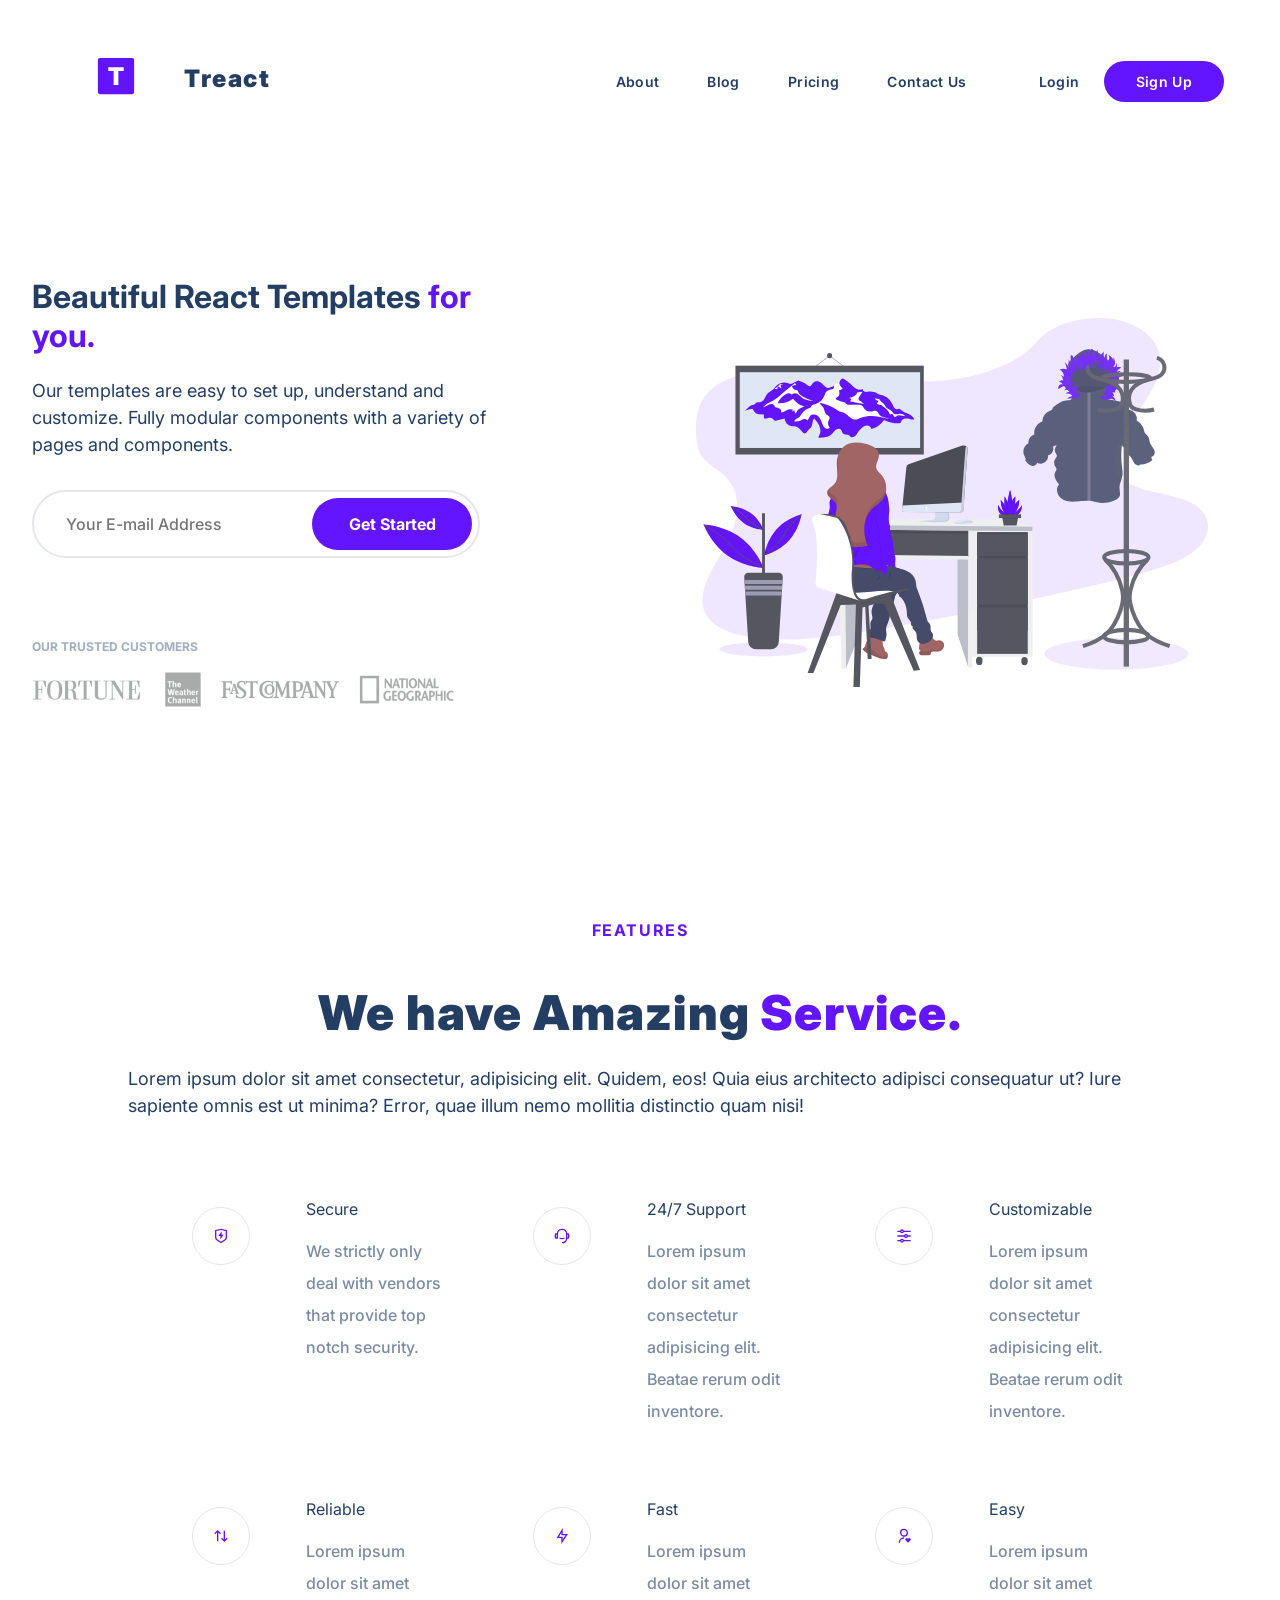
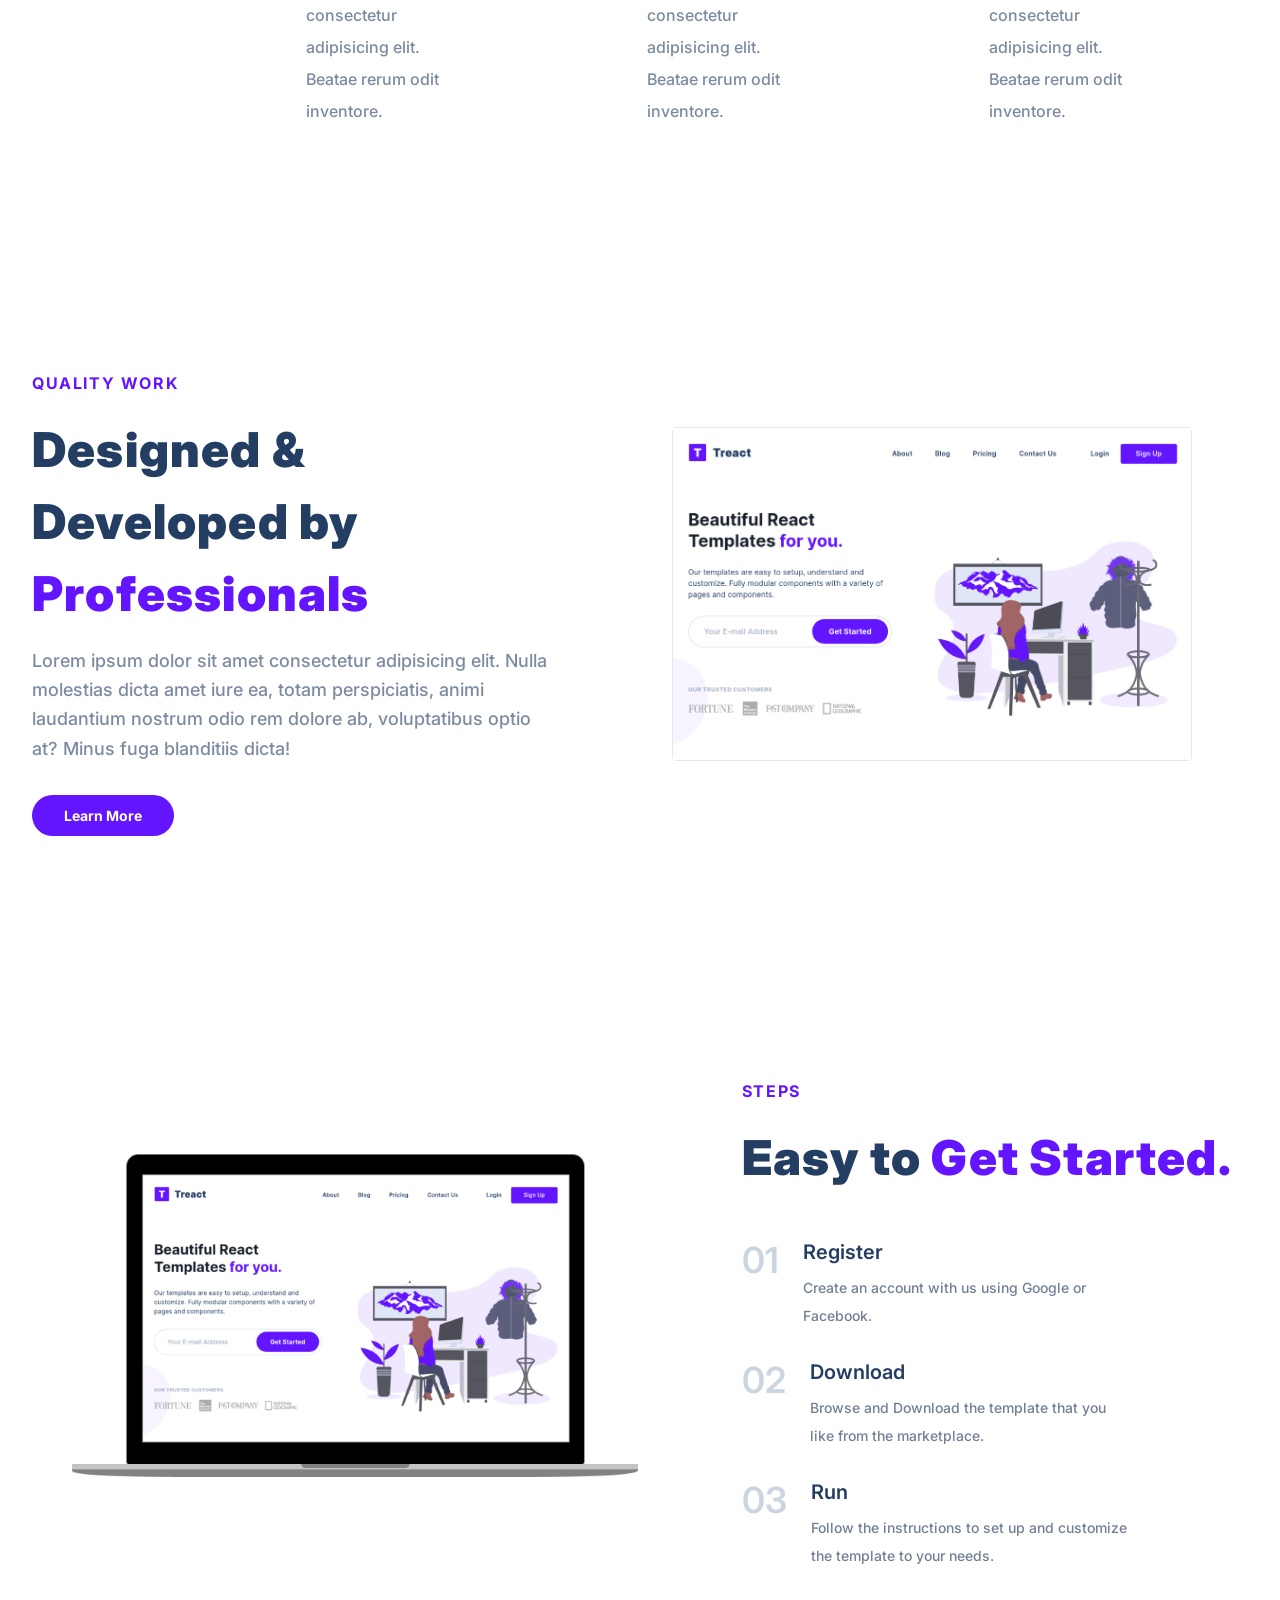
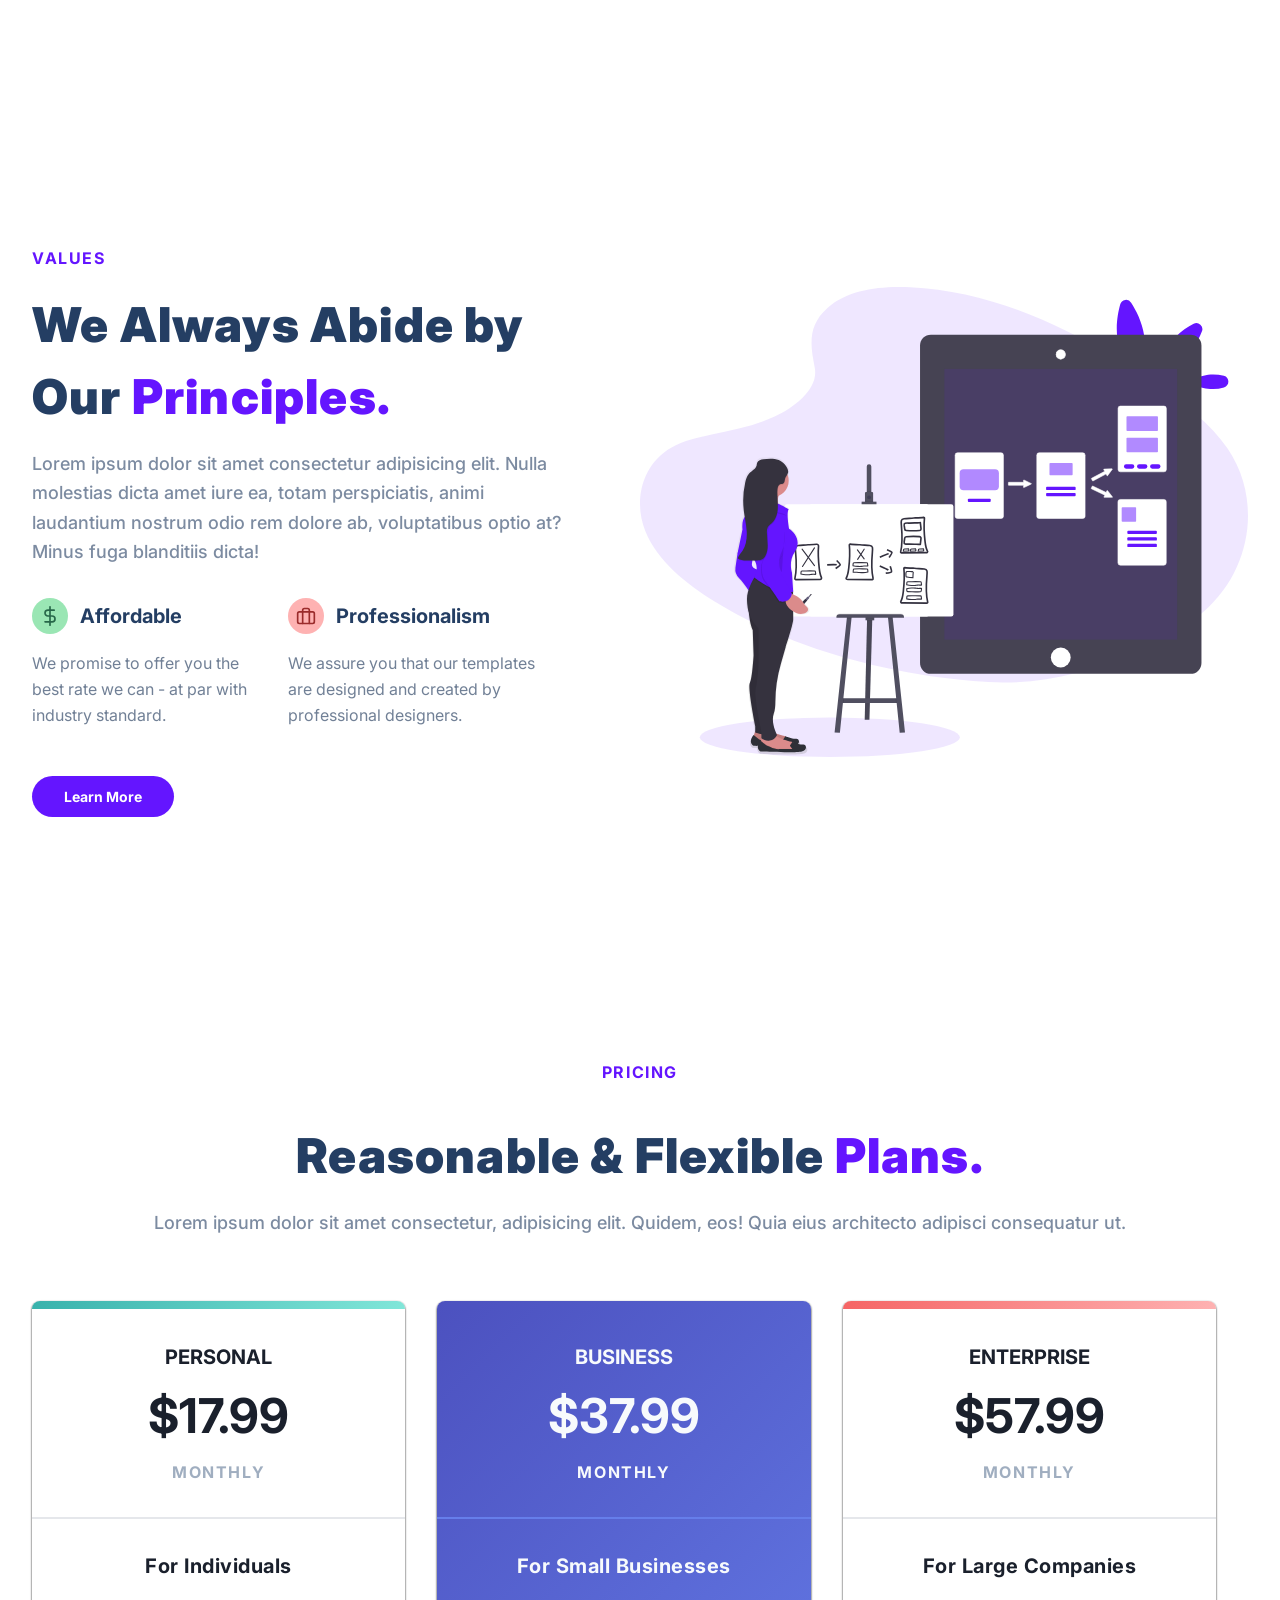
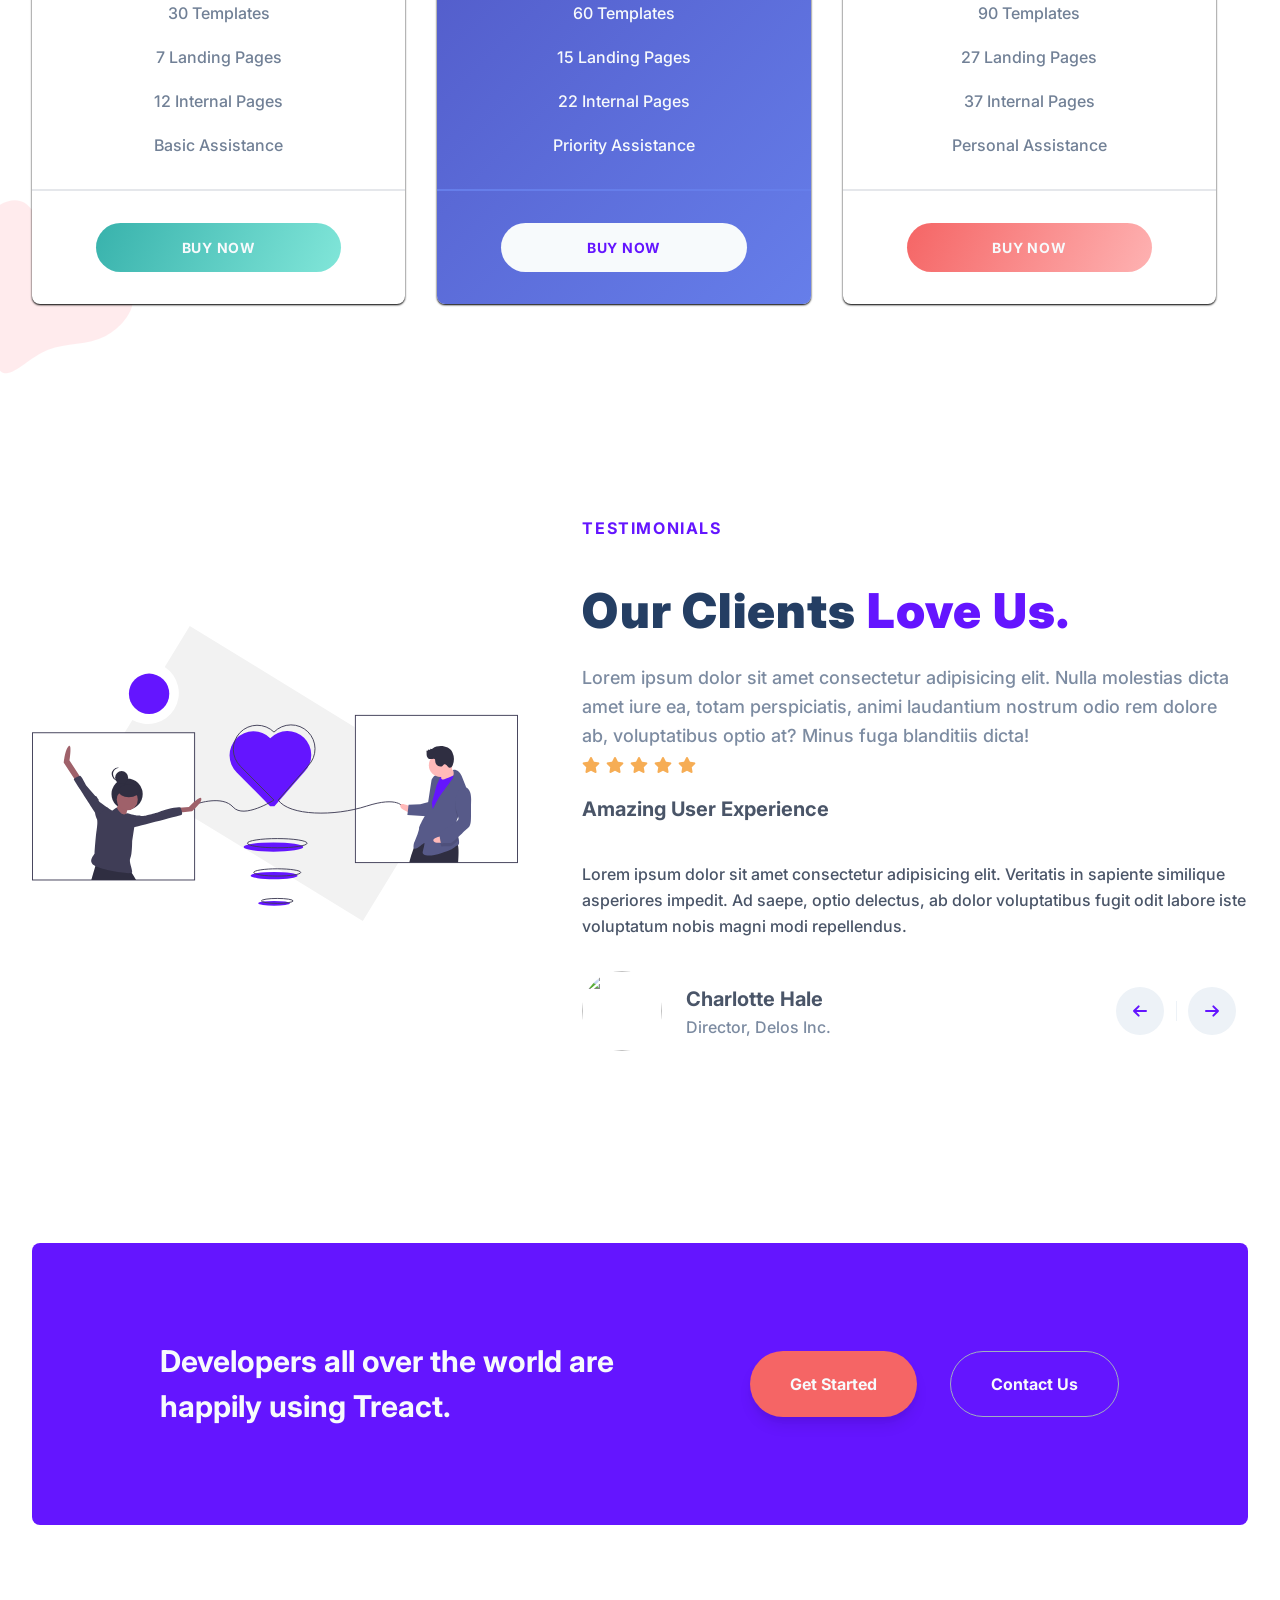
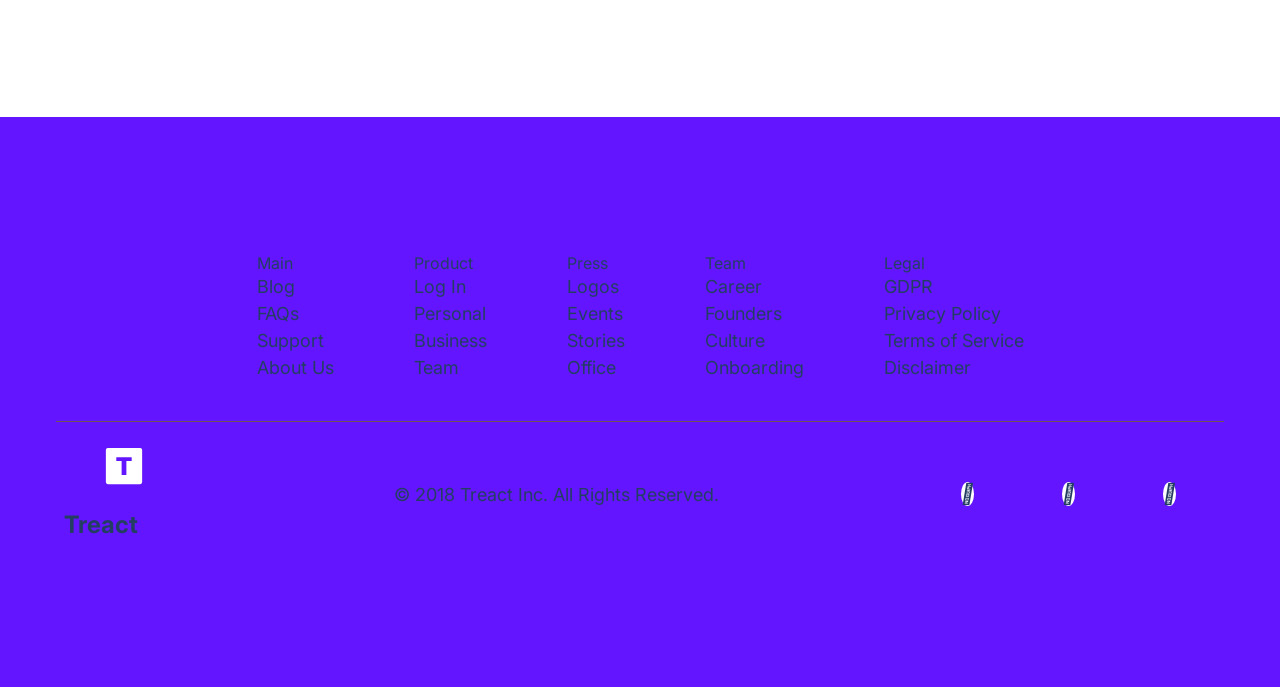
==== index.html @ 93092743 "fix: reconstruct cta section--trouble with svgs" ====
<!doctype html>
<html lang="en">
  <head>
    <meta charset="UTF-8" />
    <meta http-equiv="X-UA-Compatible" content="IE=edge" />
    <meta name="viewport" content="width=device-width, initial-scale=1.0" />
    <title>Document</title>
    <link rel="stylesheet" href="styles.css" />
    <link
      rel="stylesheet"
      href="https://pro.fontawesome.com/releases/v5.10.0/css/all.css"
      integrity="sha384-AYmEC3Yw5cVb3ZcuHtOA93w35dYTsvhLPVnYs9eStHfGJvOvKxVfELGroGkvsg+p"
      crossorigin="anonymous"
    />
    <script src="script.js"></script>

    <!-- -------- SELF -------------- -->
    <!-- <meta charset="UTF-8" />
    <meta name="viewport" content="width=device-width, initial-scale=1.0" />
    <title>Document</title>
    <link rel="stylesheet" href="styles.css" />
    <script src="https://kit.fontawesome.com/5955ae14d6.js" crossorigin="anonymous"></script>
    <script src="script.js"></script> -->
    <!-- ---------------------------- -->
  </head>

  <body>
    <section id="landing">
      <nav>
        <div class="row nav__row">
          <div class="nav__logo">
            <figure>
              <img
                class="logo__img"
                src="./assets/logo.2c489fc453a1783cbadacf914efa3df6.svg"
                alt="Treact Logo"
              />
            </figure>
            <div class="logo__text">Treact</div>
          </div>
          <div class="nav__links">
            <a href="#features" class="nav__link">About</a>
            <a href="#testimonials" class="nav__link">Blog</a>
            <a href="#pricing" class="nav__link">Pricing</a>
            <a href="" class="nav__link">Contact Us</a>
              <a href="" class="nav__link login">Login</a>
              <a href="" class="nav__link sign__button">Sign Up</a>
          </div>
          <button class="btn__menu" onclick="openMenu()">
                    <svg xmlns="http://www.w3.org/2000/svg" width="24" height="24" viewBox="0 0 24 24" fill="none"
                        stroke="currentColor" stroke-width="2" stroke-linecap="round" stroke-linejoin="round"
                        class="btn__menu--svg">
                        <line x1="3" y1="12" x2="21" y2="12"></line>
                        <line x1="3" y1="6" x2="21" y2="6"></line>
                        <line x1="3" y1="18" x2="21" y2="18"></line>
                    </svg>
                </button>
        </div>
      </nav>
      <div class="modal">
        <button class="btn__menu btn__menu--close" onclick="closeMenu()">
          <i class="fa fa-times"></i>
        </button>
        <div class="modal__links">
          <a class="modal__link">About</a>
          <a class="modal__link">Blog</a>
          <a class="modal__link">Pricing</a>
          <a class="modal__link">Contact Us</a>
          <a class="modal__link">Login</a>
          <a class="modal__link modal__link--primary">Sign Up</a>
        </div>
      </div>
      <header>
        <div class="container">
          <div class="row">
              <div class="hero__card">
                <div class="hero__desc--text">
                  <h1>
                    Beautiful React Templates
                    <span class="purple">for you.</span>
                  </h1>
                  <p>
                    Our templates are easy to set up, understand and customize.
                    Fully modular components with a variety of pages and
                    components.
                  </p>
                </div>
                <div class="email__container">
                  <input type="text" class="email__input" placeholder="Your E-mail Address" />
                  <button class="btn__email">Get Started</button>
                </div>
                  <p class="customers__text">OUR TRUSTED CUSTOMERS</p>
                  <img
                    class="customers__img"
                    src="./assets/customers-logo-strip.680ac7c2e8ae28161d2c.png"
                    alt="Logo strip of customers"
                  />

              </div>
              <figure>
                <img
                  class="hero__img"
                  src="./assets/design-illustration-2.6da6a00b20c07c4a9b65d1870679e1b8.svg"
                />
              </figure>
          </div>
        </div>
      </header>
    </section>
    <main>
      <section id="features">
        <div class="container">
          <div class="row__narrow">
            <h4 class="section__tag">FEATURES</h4>
            <h2 class="section__title">We have Amazing <span class="purple">Service.</span></h2>
            <p>
              Lorem ipsum dolor sit amet consectetur, adipisicing elit.
              Quidem, eos! Quia eius architecto adipisci consequatur ut?
              Iure sapiente omnis est ut minima? Error, quae illum nemo
              mollitia distinctio quam nisi!
            </p>
            <div class="features">
                <div class="feature">
                  <div class="feature__row">
                    <figure class="feat__img--wrapper">
                      <img
                        src="./assets/shield-icon.daefe14b320b14fbd9cbd18908ac93ec.svg"
                      />
                    </figure>
                    <div class="feature__text">
                      <div class="feature__title">Secure</div>
                      <p class="feat__para">
                        We strictly only deal with vendors that provide top notch
                        security.
                      </p>
                  </div>
                  </div>
                </div>
                <div class="feature">
                  <div class="feature__row">
                    <figure class="feat__img--wrapper">
                      <img
                        src="./assets/support-icon.f9253ffa8cb6ffde5bbaa05eb5136375.svg"
                      />
                    </figure>
                    <div class="feature__text">
                      <div class="feature__title">24/7 Support</div>
                      <p class="feat__para">
                        Lorem ipsum dolor sit amet consectetur adipisicing elit.
                        Beatae rerum odit inventore.
                      </p>
                    </div>
                  </div>
                </div>
                <div class="feature">
                  <div class="feature__row">
                    <figure class="feat__img--wrapper">
                      <img
                        src="./assets/customize-icon.367468c90fd796009b97fbfba67b2c6a.svg"
                      />
                    </figure>
                    <div class="feature__text">
                      <div class="feature__title">Customizable</div>
                      <p class="feat__para">
                        Lorem ipsum dolor sit amet consectetur adipisicing elit.
                        Beatae rerum odit inventore.
                      </p>
                    </div>
                  </div>
                </div>
                <div class="feature">
                  <div class="feature__row">
                    <figure class="feat__img--wrapper">
                      <img
                        src="./assets/reliable-icon.1367510a8f0a1bec76dc425d25f92f43.svg"
                      />
                    </figure>
                    <div class="feature__text">
                      <div class="feature__title">Reliable</div>
                      <p class="feat__para">
                        Lorem ipsum dolor sit amet consectetur adipisicing elit.
                        Beatae rerum odit inventore.
                      </p>
                    </div>
                  </div>
                </div>
                <div class="feature">
                  <div class="feature__row">
                    <figure class="feat__img--wrapper">
                      <img
                        src="./assets/fast-icon.dbb971a73d4805d2fc3bcdacdb55beba.svg"
                      />
                    </figure>
                    <div class="feature__text">
                      <div class="feature__title">Fast</div>
                      <p class="feat__para">
                        Lorem ipsum dolor sit amet consectetur adipisicing elit.
                        Beatae rerum odit inventore.
                      </p>
                    </div>
                  </div>
                </div>
                <div class="feature">
                  <div class="feature__row">
                    <figure class="feat__img--wrapper">
                      <img
                        src="./assets/simple-icon.673b7e1750b2a4ef32907fc164828d00.svg"
                      />
                    </figure>
                    <div class="feature__text">
                      <div class="feature__title">Easy</div>
                      <p class="feat__para">
                        Lorem ipsum dolor sit amet consectetur adipisicing elit.
                        Beatae rerum odit inventore.
                      </p>
                    </div>
                  </div>
                </div>
              </div>
            </div>
          </div>
        </div>
      </section>
      <section id="quality">
        <div class="container">
          <div class="row">
              <div class="quality__desc">
                <h4 class="section__tag">QUALITY WORK</h4>
                <h2 class="section__title">
                  Designed & Developed by
                  <span class="purple">Professionals</span>
                </h2>
                <p class="section__para">
                  Lorem ipsum dolor sit amet consectetur adipisicing elit. Nulla
                  molestias dicta amet iure ea, totam perspiciatis, animi
                  laudantium nostrum odio rem dolore ab, voluptatibus optio at?
                  Minus fuga blanditiis dicta!
                </p>
                
                <button class="btn">Learn More</button>
              </div>
              <figure class="quality__img--wrapper">
                <img
                  src="./assets/hero-screenshot-1.40a097b525c2f8c9808e.png"
                  class="quality__img"
                />
              </figure>
          </div>
        </div>
      </section>
      <section id="steps">
        <div class="container">
          <div class="row">
              <figure class="steps__img--wrapper">
                <img
                  src="./assets/hero-screenshot-2.241aac1fbc66db29d873.png"
                  class="steps__img"
                />
              </figure>
              <div class="steps__description">
                <h4 class="section__tag">STEPS</h4>
                <h2 class="section__title">Easy to <span class="purple">Get Started.</span></h2>
                <div class="steps__list">
                  <div class="step">
                    <div class="step__number">01</div>
                    <div class="step__description">
                      <div class="step__title">Register</div>
                      <p class="step__para">Create an account with us using Google or Facebook.</p>
                    </div>
                  </div>
                  <div class="step">
                    <div class="step__number">02</div>
                    <div class="step__description">
                      <div class="step__title">Download</div>
                      <p class="step__para">Browse and Download the template that you like from the marketplace.</p>
                    </div>
                  </div>
                  <div class="step">
                    <div class="step__number">03</div>
                    <div class="step__description">
                      <div class="step__title">Run</div>
                      <p class="step__para">Follow the instructions to set up and customize the template to your needs.</p>
                    </div>
                  </div>
                </div>
              </div>
          </div>
        </div>
      </section>
      <section id="values">
        <div class="container">
          <div class="row">
              <div class="values__description">
                <h4 class="section__tag">VALUES</h4>
                <h2 class="section__title">
                  We Always Abide by Our 
                  <span class="purple">Principles.</span>
                </h2>
                <p class="section__para">
                  Lorem ipsum dolor sit amet consectetur adipisicing elit. Nulla
                  molestias dicta amet iure ea, totam perspiciatis, animi
                  laudantium nostrum odio rem dolore ab, voluptatibus optio at?
                  Minus fuga blanditiis dicta!
                </p>
                <div class="values__list">
                  <div class="value">
                    <div class="value__title">
                      <div class="value__img--wrapper">
                        <svg xmlns="http://www.w3.org/2000/svg" width="24" height="24" viewBox="0 0 24 24" fill="none" stroke="rgba(39, 103, 73, 1)" stroke-width="2" stroke-linecap="round" stroke-linejoin="round" class="value__img">
                        <line x1="12" y1="1" x2="12" y2="23"></line>
                        <path d="M17 5H9.5a3.5 3.5 0 0 0 0 7h5a3.5 3.5 0 0 1 0 7H6"></path>
                      </svg>
                      </div>
                      <div class="value__name">Affordable</div>
                    </div>
                    <div class="value__para">
                      We promise to offer you the best rate we can - at par with industry standard.
                    </div>
                  </div>
                  <div class="value">
                    <div class="value__title">
                      <div class="value__img--wrapper">
                        <svg xmlns="http://www.w3.org/2000/svg" width="24" height="24" viewBox="0 0 24 24" fill="none" stroke="rgba(155, 44, 44, 1)" stroke-width="2" stroke-linecap="round" stroke-linejoin="round" class="value__img">
                        <rect x="2" y="7" width="20" height="14" rx="2" ry="2"></rect>
                        <path d="M16 21V5a2 2 0 0 0-2-2h-4a2 2 0 0 0-2 2v16"></path>
                      </svg>
                      </div>
                      <div class="value__name">Professionalism</div>
                    </div>
                    <div class="value__para">
                      We assure you that our templates are designed and created by professional designers.
                    </div>
                  </div>
                </div>
                <button class="btn">Learn More</button>
              </div>
                <img class="values__img" src="./assets/prototype-illustration.21bc4b3f612a2f257c3d361067582485.svg"
                  class="values__img"
                />
              </figure>
          </div>
        </div>
      </section>
      <section id="pricing">
        <div class="container">
          <div class="row">
              <h4 class="section__tag">PRICING</h4>
              <h2 class="section__title">Reasonable & Flexible <span class="purple">Plans.</span></h2>
              <p class="section__para">
                Lorem ipsum dolor sit amet consectetur, adipisicing elit.
                Quidem, eos! Quia eius architecto adipisci consequatur ut.
              </p>
              <div class="plans">
                <div class="plan">
                  <div class="plan__stripe">
                  </div>
                  <div class="plan__top">
                    <div class="plan__name">PERSONAL</div>
                    <div class="plan__price">$17.99</div>
                    <div class="plan__duration">MONTHLY</div>
                  </div>
                  <div class="plan__middle">
                    <div class="plan__target">For Individuals</div>
                    <p class="plan__feature">30 Templates</p>
                    <p class="plan__feature">7 Landing Pages</p>
                    <p class="plan__feature">12 Internal Pages</p>
                    <p class="plan__feature">Basic Assistance</p>
                  </div>
                  <div class="plan__bottom">
                    <button class="plan__button">Buy now</button>
                  </div>
                </div>
                <div class="plan">
                  <div class="plan__stripe">
                  </div>
                  <div class="plan__top">
                    <div class="plan__name">BUSINESS</div>
                    <div class="plan__price">$37.99</div>
                    <div class="plan__duration">MONTHLY</div>
                  </div>
                  <div class="plan__middle">
                    <div class="plan__target">For Small Businesses</div>
                    <p class="plan__feature">60 Templates</p>
                    <p class="plan__feature">15 Landing Pages</p>
                    <p class="plan__feature">22 Internal Pages</p>
                    <p class="plan__feature">Priority Assistance</p>
                  </div>
                  <div class="plan__bottom">
                    <button class="plan__button">Buy now</button>
                  </div>
                </div>
                <div class="plan">
                  <div class="plan__stripe">
                  </div>
                  <div class="plan__top">
                    <div class="plan__name">ENTERPRISE</div>
                    <div class="plan__price">$57.99</div>
                    <div class="plan__duration">MONTHLY</div>
                  </div>
                  <div class="plan__middle">
                    <div class="plan__target">For Large Companies</div>
                    <p class="plan__feature">90 Templates</p>
                    <p class="plan__feature">27 Landing Pages</p>
                    <p class="plan__feature">37 Internal Pages</p>
                    <p class="plan__feature">Personal Assistance</p>
                  </div>
                  <div class="plan__bottom">
                    <button class="plan__button">Buy now</button>
                  </div>
                </div>
                <svg width="600" height="600" viewBox="0 0 600 600" xmlns="http://www.w3.org/2000/svg" class="plans__blob">
                <g transform="translate(300,300)">
                  <path d="M82,-98.3C129.8,-57.7,208.2,-54.1,229.6,-26.6C251.1,1,215.6,52.5,172.9,74.9C130.2,97.2,80.3,90.4,37.8,107.5C-4.8,124.7,-40,165.7,-63.3,162.3C-86.5,158.8,-97.8,110.9,-109.3,72.2C-120.7,33.5,-132.2,4.1,-140.1,-37.4C-147.9,-79,-152.1,-132.6,-128.1,-177.3C-104.1,-222.1,-52.1,-258,-17.5,-237.2C17.1,-216.4,34.3,-138.9,82,-98.3Z" fill="#FFB4BC"></path>
                </g>
              </svg>
              </div>
          </div>
        </div>
      </section>
      <section id="testimonials">
        <div class="container">
          <div class="row">
              <img class="testimonials__img"
                src="./assets/love-illustration.c759090fa833369ad6ffb6eb19cacb3e.svg"
              />
              <div class="testimonials__description">
                <h4 class="section__tag">Testimonials</h4>
                <h2 class="section__title">
                  Our Clients  
                  <span class="purple">Love Us.</span>
                </h2>
                <p class="section__para">
                  Lorem ipsum dolor sit amet consectetur adipisicing elit. Nulla
                  molestias dicta amet iure ea, totam perspiciatis, animi
                  laudantium nostrum odio rem dolore ab, voluptatibus optio at?
                  Minus fuga blanditiis dicta!
                </p>
                <div class="testimonial__rating">
                  <i class="fas fa-star" aria-hidden="true"></i>
                  <i class="fas fa-star" aria-hidden="true"></i>
                  <i class="fas fa-star" aria-hidden="true"></i>
                  <i class="fas fa-star" aria-hidden="true"></i>
                  <i class="fas fa-star" aria-hidden="true"></i>
                </div>
                <h3 class="testimonial__title">Amazing User Experience</h3>
                <p class="testimonial__para">
                  Lorem ipsum dolor sit amet consectetur adipisicing elit. Veritatis in sapiente similique asperiores impedit. Ad saepe, optio delectus, ab dolor voluptatibus fugit odit labore iste voluptatum nobis magni modi repellendus.
                </p>
                <div class="testimonial__bottom">
                  <div class="testimonial__profile">
                    <img src="https://images.unsplash.com/photo-1494790108377-be9c29b29330?ixlib=rb-1.2.1&amp;ixid=eyJhcHBfaWQiOjEyMDd9&amp;auto=format&amp;fit=facearea&amp;facepad=3.25&amp;w=512&amp;h=512&amp;q=80" class="testimonial__img">
                    <div class="testimonial__details">
                      <div class="testimonial__name">Charlotte Hale</div>
                      <div class="testimonial__role">Director, Delos Inc.</div>
                    </div>
                  </div>
                  <div class="testimonial__buttons">
                    <button class="testimonial__button">
                      <svg fill="none" stroke="rgb(100,21,255)" stroke-linecap="round" stroke-linejoin="round" stroke-width="3" viewBox="0 0 24 24">
                        <path d="M10 19l-7-7m0 0l7-7m-7 7h18"></path>
                      </svg>
                    </button>
                    <div class="divider"></div>
                    <button class="testimonial__button">
                      <svg fill="none" stroke="rgb(100,21,255)" stroke-linecap="round" stroke-linejoin="round" stroke-width="3" viewBox="0 0 24 24">
                        <path d="M14 5l7 7m0 0l-7 7m7-7H3"></path>
                      </svg>
                    </button>
                  </div>
                </div>
              </div>
          </div>
        </div>
      </section>
      <section id="cta">
        <div class="container">
          <div class="row">
             <!-- <svg viewBox="0 0 600 600" class="start__blob--1">
              <g transform="translate(300,300)">
                <path d="M153.6,-239C199.1,-209.8,236,-167.2,258.4,-118C280.9,-68.9,288.9,-13.1,281.2,40.4C273.5,93.9,250.1,145.2,214.7,186.1C179.3,226.9,131.9,257.4,80,272.6C28.2,287.8,-28.2,287.8,-80,272.6C-131.9,257.4,-179.3,226.9,-214.7,186.1C-250.1,145.2,-273.5,93.9,-281.2,40.4C-288.9,-13.1,-280.9,-68.9,-258.4,-118C-236,-167.2,-199.1,-209.8,-153.6,-239C-108.1,-268.3,-54.1,-284.1,0,-284.1C54.1,-284.1,108.1,-268.3,153.6,-239Z" fill="rgb(80,17,204)"></path>
              </g>
            </svg>
            <svg viewBox="0 0 600 600" class="start__blob--2">
              <g transform="translate(300,300)">
                <path d="M153.6,-239C199.1,-209.8,236,-167.2,258.4,-118C280.9,-68.9,288.9,-13.1,281.2,40.4C273.5,93.9,250.1,145.2,214.7,186.1C179.3,226.9,131.9,257.4,80,272.6C28.2,287.8,-28.2,287.8,-80,272.6C-131.9,257.4,-179.3,226.9,-214.7,186.1C-250.1,145.2,-273.5,93.9,-281.2,40.4C-288.9,-13.1,-280.9,-68.9,-258.4,-118C-236,-167.2,-199.1,-209.8,-153.6,-239C-108.1,-268.3,-54.1,-284.1,0,-284.1C54.1,-284.1,108.1,-268.3,153.6,-239Z" fill="rgb(80,17,204)"></path>
              </g>
            </svg> -->
            <div class="start__container">
              <div class="start__row">
                <div class="start__title">
                  Developers all over the world are happily using Treact.
                </div>
                <div class="start__buttons">
                  <button class="start__button btn">Get Started</button>
                  <button class="start__button btn">Contact Us</button>
                </div>
              </div>
            </div>
              <!-- Developers all over the world are happy using Treact. -->
          </div>
        </div>
      </section>
    </main>
    <footer>
      <div class="row footer__row">
        <div class="footer__links">
          <div class="link">
            <div class="link__label">Main
            </div>
            <p>
              Blog <br>
              FAQs <br>
              Support <br>
              About Us
            </p>
          </div>
          <div class="link">
            <div class="link__label">Product
            </div>
            <p>
              Log In <br>
              Personal <br>
              Business <br>
              Team
            </p>
          </div>
          <div class="link">
            <div class="link__label">Press
            </div>
            <p>
              Logos <br>
              Events <br>
              Stories <br>
              Office
            </p>
          </div>
          <div class="link">
            <div class="link__label">Team
            </div>
            <p>
              Career <br>
              Founders <br>
              Culture <br>
              Onboarding
            </p>
          </div>
          <div class="link">
            <div class="link__label">Legal
            </div>
            <p>
              GDPR <br>
              Privacy Policy <br>
              Terms of Service <br>
              Disclaimer
            </p>
          </div>
        </div>
        <div class="tm__row">
          <div class="logo">
            <figure class="logo__img--wrapper">
              <img class="logo__img" src="./assets/logo-light.d9a5d1b5be5ea077b26864fdfc2e96a4.svg">
            </figure>
            <h2>Treact</h2>
          </div>
          <p class="tm"> &copy; 2018 Treact Inc. All Rights Reserved.</p>
          <div class="socials">
            <div class="social__imgs--wrapper">
              <figure class="icon__coin">
                <i class="fa-brands fa-facebook"></i>
              </figure>
              <figure class="icon__coin">
                <i class="fa-brands fa-twitter"></i>
              </figure>
              <figure class="icon__coin">
                <i class="fa-brands fa-youtube"></i>
              </figure>
            </div>
          </div>
        </div>
      </div>
    </footer>
  </body>
</html>
---- styles.css ----
@import url('https://fonts.googleapis.com/css2?family=Inter:wght@100;200;300;400;500;600;700;800;900&display=swap');

/* My own code is commented below the stencil sections to easily observe how what I wrote on my own without referencing compares to the stencil I integrated in the fixing stage */

* {
    margin: 0;
    padding: 0;
    box-sizing: border-box;
    font-family: 'Inter', system-ui;
    color: #243e63;
  }
  /* margin: 0;
    padding: 0;
    box-sizing: border-box; */

body {
    max-width: 100vw;
    overflow-x: hidden;
}

a {
  display: inline;
  text-decoration: none;
}

h1 {
  display: block;
    font-size: 2em;
    margin-block-start: 0.67em;
    margin-block-end: 0.67em;
    margin-inline-start: 0px;
    margin-inline-end: 0px;
    font-weight: bold;
    unicode-bidi: isolate; /*? WHAT!*/
}

h2 {
  display: block;
  font-size: 1.5em;
  margin-block-start: 0.83em;
  margin-block-end: 0.83em;
  margin-inline-start: 0px;
  margin-inline-end: 0px;
  font-weight: bold;
  unicode-bidi: isolate;
}

h3 {
  display: block;
  font-size: 1.17em;
  margin-block-start: 1em;
  margin-block-end: 1em;
  margin-inline-start: 0px;
  margin-inline-end: 0px;
  font-weight: bold;
  unicode-bidi: isolate;
}

h4 {
  display: block;
  margin-block-start: 1.33em;
  margin-block-end: 1.33em;
  margin-inline-start: 0px;
  margin-inline-end: 0px;
  font-weight: bold;
  unicode-bidi: isolate;
}

p {
  font-size: 18px;
  line-height: 1.5; /*vertical spacing between the lines*/
}

button {
  cursor: pointer;
  border: none;
  /* border: none;
  background-color: #622be2;
  color: white;
  border-radius: 16px;
  padding: 8px 24px; */
}
.btn {
    background-color: #6415ff;
    padding: 12px 32px;
    border: none;
    border-radius: 500px;
    font-size: 14px;
    color: #fff;
    font-weight: bold;
    transition: all 300ms ease;
    cursor: pointer;
}

img {
  width: 100%;
}

.row {
    width: 100%;
    max-width: 1280px;
    margin: 0 auto;
}


.row__narrow {
    width: 100%;
    max-width: 1024px;
    margin: 0 auto;
}
/* didnt have this section lol */

.container {
    padding: 96px 0;
}

.purple {
    color: #6415ff;
}
/* * */

section {
    padding: 0 32px;
}
/* * */

figure {
  display: block;
  margin-block-start: 1em;
  margin-block-end: 1em;
  margin-inline-start: 40px;
  margin-inline-end: 40px;
  unicode-bidi: isolate;
} /*moderate grasp on how these work but I'm not confident I could decide these values myself in full*/

svg [AttributesStyle] {
    width: 24;
    height: 24;
    fill: none;
    stroke: rgb(39, 103, 73);
    stroke-width: 2;
    stroke-linecap: round;
    stroke-linejoin: round;
}

svg [AttributesStyle] {
    width: 24;
    height: 24;
    fill: none;
    stroke: rgb(155, 44, 44);
    stroke-width: 2;
    stroke-linecap: round;
    stroke-linejoin: round;
}
/*Still iffy on how the attribute style works since we haven't covered it, but included it in the copy just for practice*/

.section__title {
  margin: 16px 0;
  font-size: 48px;
  font-weight: 900;
  color: rgb(36, 62, 99);
  line-height: 1.5;
  letter-spacing: 0.025em;
}

main {
    margin-bottom: 96px;
}
/* NA */


/* 

NAVBAR ↓

*/


nav {
    display: flex;
    padding-top: 32px;
}
/*  display:flex;
  justify-content: space-between;
  align-items: center;
  max-height: 32px; */

.nav__row {
    display: flex;
    justify-content: space-between;
    align-items: center;
    margin: 0 24px;
}

.nav__logo {
    display: flex;
    align-items: center;
    margin: 8px 0;
    padding-bottom: 4px;
}
/* .logo {
  display:flex;
  gap: 8px;
  align-items: center;
} */

.logo__img {
  width: 40px;
  height: 40px;
  margin-right: 8px;
}

.logo__text {
  font-size:24px;
  font-weight: 900;
  letter-spacing: 1.5px;
}

.nav__links {
  display: flex;
  align-items: center;
}

.nav__link {
  position: relative;
  font-size: 14px;
  font-weight: 600;
  padding-top: 4px;
  border-bottom: 2px solid transparent;
  letter-spacing: 0.35px;
  margin: 0 24px;
  transition: all 300ms ease;
}

.login {
  margin: 0 24px 0 48px;
}

.nav__link:after {
  content: "";
  position: absolute;
  left: 0;
  bottom: -6px;
  height: 2px;
  width: 100%;
  background: #6415ff;
  transition: all 300ms ease;
  opacity: 0;
}

.nav__link:hover:after {
    opacity: 1;
}


.sign__button {
  margin: 0;
  padding: 10px 32px;
  margin-top: 2px;
  border-radius: 9999px;
  color: #fff;
  background-color: #6415ff;
  line-height: 1.5;
  border: none;
  width: auto;
  transition: all 300ms ease;
}

.sign__button:hover {
  color: white;
  background:#410fa7;
}

.sign__button:after {
  width: 0;
  height: 0;
}

.btn__menu {
    display: none;
    background: transparent;
    border: none;
    transition: all 300ms ease;
    font-size: 24px;
}

.btn__menu--svg:hover {
    filter: invert(26%) sepia(94%) saturate(7476%) hue-rotate(261deg) brightness(94%) contrast(115%);
}

.btn__menu:hover {
  cursor: pointer;
}

.modal {
    position: fixed;
    top: 0;
    left: 0;
    right: 0;
    height: 378px;
    margin: 24px 16px;
    padding: 32px;
    background-color:#fff;
    border: 1px solid rgb(229, 231, 235);
    border-radius: 8px;
    z-index: 4;
    visibility: hidden;
    opacity: 0;
    transform: translateX(300%);
    transition: all 300ms ease;
}

.modal__links {
    width: 100%;
    height: 100%;
    display: flex;
    flex-direction: column;
    align-items: center;
}

.modal__link {
    color: #1a202c;
    font-size: 18px;
    font-weight: 600;
    line-height: 1.5;
    margin: 8px 0;
    padding-bottom: 4px;
    border-bottom: 2px solid transparent;
}

.modal__link--primary {
    color: #f7fafc;
    padding: 12px 32px;
    background: #6415ff;
    border-radius: 500px;
    border: none;
}

.menu--open .modal {
    visibility: visible;
    opacity: 1;
    transform: translateX(0);
}

.menu--open {
  max-height: 100vh;
  overflow-y: hidden;
} /* stops it from scrolling down if the menu is open */

.btn__menu--close {
    position: fixed;
    top: 24px;
    right: 18px;
}


/* 

HEADER / ABOUT US ↓

*/


header .row {
    display: flex;
    align-items: center;
    justify-content: space-between;
}
/* -- */

.hero {
  display: flex;
  justify-content: center;
  align-items: center;
  padding: 24px;
    /* border:solid blue; */
}

.hero__card {
  /* height:100%; */
  width: 40%;
  display: flex;
  flex-direction: column;
}

.hero__desc--text {
  margin: 32px 0;
}

.customers__text {
      margin-top: 80px;
    color: #a0aec0;
    font-size: 12px;
    font-weight: 700;
    letter-spacing: 0.6;  
}

.customers__img {
  margin-top: 16px;
  padding-right: 128px;
  opacity: 0.5;
}

.hero__img {
  width: 60vw;
  max-width: 768px;
}

input[type="email"] {
  font-size: 8px;
  box-sizing: border-box;
  border: none;
}

.email__container {
  width: 100%;
  position: relative;
  max-width: 448px;
  height: 68px;
  display: flex;
  justify-content: flex-end;
  align-items: center;
}


.email__input {
  width: 100%;
    border-radius: 500px;
    border: 2px solid rgb(229, 231, 235);
    padding: 20px 192px 20px 32px;
    color: rgb(36, 62, 99);
    font-size: 16px;
    font-weight: 500;
    position: absolute;
    top: 0;
    bottom: 0;
    z-index: 1;
    transition: border-color 300ms;
}

.btn__email {
  z-index: 2;
    margin: 8px;
    height: calc(100% - 16px);
    border-radius: 500px;
    width: 160px;
    border: none;
    background-color: #6415ff;
    color: #fff;
    font-weight: 700;
    font-size: 16px;
    transition: all 300ms ease;
}

/* 

FEATURES ↓

*/


#features {
    position: relative;
    justify-content: center;
}

#features .row__narrow {
    display: flex;
    flex-direction: column;
    align-items: center;
}
/* -- */

#features .section__para {
  text-align: center;
  max-width: 576px;
}

.section__tag {
  font-size: 16px;
  color:#6415ff;
  letter-spacing: 1.6px;
  font-weight: 700;
  text-transform: uppercase;
}

.section__para {
    font-size: 18px;
    font-weight: 500;
    color: #7c8ba1;
    line-height: 1.625;
}

.feature__row {
  display: flex;
  align-items: flex-start;
  padding: 32px 24px;
}

.features {
  display: flex;
  flex-wrap: wrap;
  margin-top: 40px;
}

.feature {
  width: calc(100%/3);
}

.feat__img--wrapper {
  display: flex;
  padding: 20px;
  border: 1px solid #e5e7eb;
  border-radius: 500px;
}

.feat__para {
  margin-top: 16px;
  font-size: 16px;
  max-width: calc(634px / 3);
  color: rgb(124, 139, 161);
  line-height: 2;
  font-weight: 500;
}

.feature__text {
  margin-top: 8px;
  margin-left: 16px;
}

/* 

QUALITY WORK ↓

*/


#quality .row {
    display: flex;
    justify-content: space-between;
    align-items: center;
}

#quality .btn {
  margin-top: 32px;
}

.quality__img--wrapper {
  border-radius: 4px;
  border: 1px solid #e5e7eb;
  position: relative;
  margin: 0 56px;
  z-index: 2;
  display: flex;
}

.quality__img {
  z-index: 1;
}

.quality__desc {
  max-width: 576px;
  margin-right: 64px;
}

.quality__desc,
.quality__img--wrapper {
  width: 50%;
}

.quality__img {
  max-width: 100%;
}

/* 

STEPS ↓

*/


#steps .row {
    display: flex;
    justify-content: space-between;
    align-items: center;
}

.steps {
  display: flex;
}

.steps__description {
  padding: 32px 0;
  padding-left: 64px;
}

.step {
  display: flex;
  align-items: flex-start;
  margin-top: 32px;
}

.step__number {
    color: #cbd5e0;
    font-size: 36px;
    font-weight: 600;
    line-height: 1;
}

.step__description {
  display: flex;
  flex-direction: column;
  margin-left: 24px;
  max-width: 320px;
}

.step__title {
  font-weight: 600;
  font-size: 20px;
  color: #243e63;
  line-height: 1;
}

.step__para {
    font-size: 14px;
    color: #718096;
    margin-top: 12px;
    font-weight: 500;
    line-height: 2;
}

.steps__description,
.steps__img--wrapper {
  width: 50%;
}

.steps__img--wrapper {
  display: flex;
  position: relative;
}

.steps__img {
  z-index: 2;
}

.steps__list {
  display: flex;
  flex-direction: column;
}


/* 

VALUES ↓

*/

#values .row {
    display: flex;
    justify-content: space-between;
    align-items: center;
}

#values .btn {
  margin-top: 48px;
}

.values {
  display: flex;
    /* border: 1px solid violet; */
}

.values__description, .values__img {
    width: 50%;
}

.values__description {
    padding: 32px 64px 32px 0;
}

.values__list {
  margin-left: 0px;
  margin-right: 0px;
  display: flex;
  max-width: none;
  flex-direction: row;
}

.value {
  margin-top: 2rem;
  margin-right: 2rem;
  align-items: flex-start;
  display: flex;
  flex-direction: column;
}

.value__title {
  display: flex;
  align-items: center;
}

.value__img--wrapper {
  border-radius: 50%;
  display: flex;
  justify-content: center;
  align-items: center;
  width: 36px;
  height: 36px;
}

.value__img {
  width: 20px;
  height: 20px;
}

svg:not(:root) {
    overflow-clip-margin: content-box;
    overflow: hidden;
}

.value__name {
  margin-left: 12px;
  font-size: 20px;
  font-weight: bold;
  color: #243e63;
}

.value__para {
  margin-top: 16px;
  line-height: 1.625;
  color: #718096;
}

.value:nth-of-type(1) {
    margin-top: 32px;
    margin-right: 32px;
}
.value:nth-child(2) .value__img--wrapper {
    background-color: #feb2b2;
}


.value:nth-child(1) .value__img--wrapper {
    background-color: #9ae6b4;
}

/*

PRICING ↓

*/


#pricing .row {
    display: flex;
    flex-direction: column;
    align-items: center;
}

.plans {
    display: flex;
    position: relative;
    flex-direction: row;
    width: 100%;
    justify-content: space-between;
}

.plan {
    position: relative;
    margin-top: 4rem;
    display: flex;
    width: 100%;
    max-width: 24rem;
    flex-direction: column;
    border-radius: 0.5rem;
    background-color: #fff;
    padding-left: 2rem;
    padding-right: 2rem;
    margin-right: 2rem;
    padding-top: 0.5rem;
    text-align: center;
    color: rgb(26 32 44);
    box-shadow: #000 0px 0px 0px 0px, rgba(0, 0, 0, 0) 0px 0px 0px 0px, rgba(0, 0, 0, 0.1) 0px 1px 3px 0px, #000 0px 1px 2px 0px;
}

.plan__top {
  display: flex;
  flex-direction: column;
  padding-top: 2rem;
  padding-bottom: 2rem;
  text-transform: uppercase;
  line-height: 1.625;
}

.plan__middle {
  margin-left: -2rem;
  margin-right: -2rem;
  display: flex;
  flex: 1 1 0%;
  flex-direction: column;
  border-top-width: 2px;
  border-bottom-width: 2px;
  padding: 2rem;
}

.plan__bottom {
  padding-left: 4rem;
  padding-right: 4rem;
  padding-top: 2rem;
  padding-bottom: 2rem;
}

.plan__name {
  font-size: 20px;
}

.plan__price {
  font-size: 48px;
  margin: 4px 0;
}

.plan__duration {
  font-size: 16px;
  letter-spacing: 0.1em;
}
.plan:nth-child(odd) .plan__duration {
  color: #a0aec0;
}

.plan__target {
  font-size: 20px;
  font-weight: 700;
  line-height: 1.5;
  letter-spacing: 0.025em;
}

.plan__feature {
  margin-top: 20px;
  font-weight: 500;
  color: #718096;
  font-size: 16px;
  line-height: 1.5;
}

.plan:nth-child(1) .plan__middle, .plan:nth-child(3) .plan__middle {
    border-top: 2px solid #e5e7eb;
    border-bottom: 2px solid #e5e7eb;
}

.plan__name, .plan__price, .plan__duration {
  font-weight: bold;
  line-height: 1.625;
}

.plan:nth-child(odd) .plan__name, .plan:nth-child(odd) .plan__price, .plan:nth-child(odd) .plan__target {
  color: #1a202c;
}

.plan__stripe {
  position: absolute;
  left: 0px;
  right: 0px;
  top: 0px;
  height: 0.5rem;
  border-top-left-radius: 0.5rem;
  border-top-right-radius: 0.5rem;
}

.plan:nth-child(1) .plan__stripe, .plan:nth-child(1) .plan__button {
  color: #f7fafc;
  background: linear-gradient(115deg, rgb(56, 178, 172) 0%, rgb(129, 230, 217) 100%);
}

.plan:nth-child(2) {
  background: linear-gradient(135deg, rgb(76, 81, 191) 0%, rgb(102, 126, 234) 100%);
}

.plan:nth-child(2) .plan__name, .plan:nth-child(2) .plan__price, .plan:nth-child(2) .plan__target, .plan:nth-child(2) .plan__duration, .plan:nth-child(2) .plan__feature {
    color: #f7fafc;
}

.plan:nth-child(2) .plan__button {
  color: #6415ff;
  background-color: #f7fafc;
}

.plan:nth-child(2) .plan__middle {
  border-top: 2px solid rgb(102, 126, 234);
  border-bottom: 2px solid rgb(102, 126, 234);
}

.plan:nth-child(3) .plan__stripe, .plan:nth-child(3) .plan__button {
  color: #f7fafc;
  background: linear-gradient(115deg, rgb(245, 101, 101) 0%, rgb(254, 178, 178) 100%);
}

.plans__blob {
  z-index: -10;
  position: absolute;
  left: 0;
  bottom: 0;
  transform: translateX(-50%) translateY(50%) scaleX(1) scaleY(1);
  height: 256px;
  width: 256px;
  opacity: 0.25;
}

.plan__button {
  border-radius: 0.25rem;
  background-color: #6415ff;
  padding: 0.75rem 2rem;
  font-weight: 700;
  color: #f7fafc;
  transition: all 300ms ease;
  width: 100%;
  border-radius: 200px;
  padding-top: 1rem;
  padding-bottom: 1rem;
  font-size: 0.875rem;
  text-transform: uppercase;
  letter-spacing: 0.05em;
}




/* 

TESTIMONIALS ↓

*/

#testimonials .row {
  margin-left: auto;
  margin-right: auto;
  max-width: 1280px;
  display: flex;
  align-items: center;
  justify-content: space-between;
}

.testimonial {
  margin-top: 40px;
}

.testimonial__title {
  color: #4a5568;
  line-height: 1.625;
  margin-top: 1rem;
  font-size: 1.25rem;
  font-weight: 700;
}

.testimonial__rating {
  color: #f6ad55;
  margin-right: 2px;
  margin-top: 4px;
}
.fa-star {
    color: rgb(246 173 85);
    display: inline-block;
    height: 1.25rem;
    width: 1.25rem;
}

.testimonials__description {
  display: flex;
  flex-direction: column;
  padding-left: 64px;
}

.testimonial__para {
  margin-top: 1rem;
  margin-bottom: 2rem;
  font-weight: 500;
  line-height: 1.625;
  font-size: 16px;
  color: rgb(74 85 104);
}

.testimonial__bottom {
  display: flex;
  justify-content: space-between;
}

.testimonial__details {
  margin-left: 24px;
}

.testimonial__name {
  color: #4a5568;
  line-height: 1.625;
  font-size: 1.25rem;
  font-weight: 700;
}

.testimonial__role {
  color: #7c8ba1;
  font-weight: 500;
  line-height: 1.5;
}

.testimonials__img, .testimonials__description {
  width: 50%;
}

.testimonial__profile {
  display: flex;
  align-items: center;
}

.testimonial__img {
  width: 80px;
  height: 80px;
  border-radius: 50%;
}

.testimonial__buttons {
  display: flex;
  align-items: center;
}

.testimonial__button {
  display: flex;
  justify-content: center;
  align-items: center;
  padding: 16px;
  background: #edf2f7;
  border-radius: 50%;
  margin: 0 12px;
  transition: all 300ms ease;
}

.testimonial__button svg {
  width: 16px;
  height: 16px;
}

.divider {
  margin-top: 0.75rem;
  margin-bottom: 0.75rem;
  border-right-width: 1px;
  width: 0.5px;
  background-color: #edf2f7;
  height: 20px;
}

/* 

START / CALL TO ACTION ↓

*/

.start__container {
  padding: 96px 0;
  width: 100%;
  background-color: rgb(100, 21, 255);
  border-radius: 8px;
  display: flex;
  justify-content: center;
  align-items: center;
}

g[AttributesStyle] {
  transform: translate(300, 300);
}
:not(svg) {
  transform-origin: 0px 0px;
}

.start__row {
  width: 100%;
  margin: 0 auto;
  max-width: 1024px;
  padding: 0 32px;
  display: flex;
  justify-content: center;
  align-items: center;
}

.start__title {
  color: #f7fafc;
  font-size: 30px;
  font-weight: 700;
  line-height: 1.5;
  z-index: 2;
}

.start__buttons {
  display: flex;
  justify-content: flex-end;
}

.start__title, .start__buttons {
  width: 50%;
}

.start__button {
  padding: 20px 40px;
  border-radius: 500px;
  font-weight: 700;
  font-size: 16px;
  color: #f7fafc;
  line-height: 1.5;
  letter-spacing: 0.025;
  margin: 1px;
  z-index: 2;
}

.start__button:nth-child(1) {
  background: #f56565;
  box-shadow: rgba(0, 0, 0, 0) 0px 0px 0px 0px, rgba(0, 0, 0, 0) 0px 0px 0px 0px, rgba(0, 0, 0, 0.1) 0px 10px 15px -3px, rgba(0, 0, 0, 0.05) 0px 4px 6px -2px;
  margin-right: 32px;
  transition: all 300ms ease;
}

  .start__button:nth-child(2) {
  border: 1px solid rgb(160, 174, 192);
  transition: all 300ms ease;
}

:not(svg) {
    transform-origin: 0px 0px;
}


/* MERGED */

#features .section__title,
#pricing .section__title {
  text-align: center;
}

/* 

FOOTER ↓

*/


footer {
    padding: 96px 32px;
    background-color: rgb(100, 21, 255);
    margin-bottom: -32px;
    position: relative;
    overflow: hidden;
}

.footer__row {
  background-color: #6415ff;
  color: white;
  padding: 24px;
  /* border: 1px solid violet; */
}

.footer__links {
  display: flex;
  max-width: 100%;
  padding: 16px;
  justify-content: center;
  gap: 80px;
  margin-bottom: 24px;
}

.tm__row {
  border-top: 1px solid #715353;
  display: flex;
  justify-content: space-between;
  padding: 8px;
  align-items: center;
  /* border: 1px solid violet; */
}

.social__imgs--wrapper {
  font-size: 20px;
  color: black;
  display: flex;
  gap: 8px;
    /* border: 1px solid violet; */
}

.icon__coin {
  background-color: white;
  border-radius: 50%;
  max-width: calc(100%/3);
  /* padding: 2px; */
}

/* 

MOBILE RESPONSIVENESS ↓

*/


@media(max-width: 1280px) {
  header .row {
      align-items: flex-end;
  }
  
  .hero__desc--text {
    font-size: 16px;
  }

  .hero__img {
      max-width: 512px;
  }

  .customers__img {
    padding-right: 64px;
  }

.plan__bottom {
    padding-left: 2rem;
    padding-right: 2rem;
  }

  .plan__button {
    max-width: none;
  }
  
  .testimonials__img {
    width: 40%;
  }

.testimonials__description {
    width: calc(100% - 40%);
  }
}

@media (max-width: 1024px) {
  .btn__menu {
      display: block;
  }
  .nav__links {
    display: none;
  }
  header .row {
      flex-direction: column;
      align-items: center;
  }
  footer {
      padding: 80px 32px;
  }
  .hero__card {
      text-align: center;
      display: flex;
      flex-direction: column;
      align-items: center;
  }

      .hero__card,
      .hero__img--wrapper {
      width: 100%;
      max-width: 512px;
      margin: 0 auto;
  }

  #features .section__title,
  #pricing .section__title {
    font-size: 48px;
  }

  .features {
    max-width: 768px;
  }

  .section__title {
    font-size: 36px;
  }

  .section__para {
    font-size: 16px;
  }

  .feature {
      width: calc(50%);
  }

  .feature__row {
    padding: 32px 8px;
    margin: 0 16px;
  }

  .quality__desc {
  margin-right: 0px;
  padding-right: 48px;
  }

  .values__list {
    max-width: 20rem;
    flex-direction: column;
  }

  .value {
    margin-top: 2.5rem;
  }

  .plans {
    flex-direction: column;
    align-items: center;
  }

  .plan {
    margin-right: 0px;
  }

  .testimonials__description {
    padding-left: 48px;
  }

  .start__row {
    flex-direction: column;
  }

  .start__title {
    text-align: center;
    width: 100%;
    max-width: 512px;
  }

  .start__buttons {
    width: auto;
    margin-top: 24px;
  }

  .start__button {
    padding: 16px 32px;
  }
}



@media(max-width: 768px) {
  #quality .row,
  #values .row {
      flex-direction: column-reverse;
  }
  #steps .row,
  #testimonials .row {
      flex-direction: column;
      align-items: center;
  }
  #pricing .row {
      margin-top: 40px;
  }

  .features {
    justify-content: center;
  }

  .section__para {
    font-size: 14px;
  }

  .feature {
  width: auto;
  max-width: 384px; /*aka half*/
  }

  .feature__title {
    line-height: 1;
  }

  .feat__para {
    max-width: none;
  }

  .quality__description, .quality__img--wrapper, .steps__description, .steps__img--wrapper, .values__description, .values__img, .testimonials__description, .testimonials__img {
    width: 100%;
    max-width: 448px;
    }

.quality__description, .steps__description, .values__description, .testimonials__description {
    padding: 0;
    margin-top: 64px;
    text-align: center;
  }

  .values__list {
    margin-left: auto;
    margin-right: auto;
  }

  .value:nth-of-type(1) {
    margin-right: 0px;
  }

  .value {
    margin-right: 0px;
    align-items: center;
  }

  .testimonials__description {
    padding-left: 0;
  }
}


@media(max-width: 640px) {
  .container {
      padding: 80px 0;
  }
  .nav__logo {
      margin: 8px 0;
      padding-bottom: 4px;
  }
  main {
      margin-bottom: 80px;
  }

  .btn {
    line-height: 1.5;
  }
  
  #features .section__title,
  #pricing .section__title {
    font-size: 36px;
  }

  .section__title {
    font-size: 30px;
    line-height: 1.25;
  }

  .feature__row {
    flex-direction: column;
    align-items: center;
    text-align: center;
  }

  .feature__text {
    margin-left: 0px;
    margin-top: 16px;
  }

  .feature__title {
    letter-spacing: 0.025em;
    line-height: 1;
  }

  .feat__para {
    margin-top: 4px;
    line-height: 2;
  }

  .steps__list {
    margin-top: 48px;
  }

  .plan__bottom {
    padding: 2rem 1rem;
  }

  .testimonial__para {
    margin-bottom: 32px;
  }

  .testimonial__bottom {
    flex-direction: column;
    align-items: center;
    padding-top: 4px;
  }

  .testimonial__profile {
    flex-direction: column;
    align-items: center;
  }

  .testimonial__img {
    height: 64px;
    width: 64px;
  }

  .testimonial__details {
    margin-left: 0;
    margin-top: 8px;
  }

  .testimonial__buttons {
    margin-top: 32px;
  }

  .start__container {
    padding: 80px 0;
  }
  
  .start__title {
    font-size: 24px;
  }

  .start__buttons {
    flex-direction: column;
  }

  .start__button:nth-child(1) {
    margin-right: 0;
  }

  .start__button:nth-child(2) {
    margin-top: 16px;
  }

  .start__button {
    padding: 12px 24px;
    font-size: 14px;
  }
}
---- styles.css ----
@import url('https://fonts.googleapis.com/css2?family=Inter:wght@100;200;300;400;500;600;700;800;900&display=swap');

/* My own code is commented below the stencil sections to easily observe how what I wrote on my own without referencing compares to the stencil I integrated in the fixing stage */

* {
    margin: 0;
    padding: 0;
    box-sizing: border-box;
    font-family: 'Inter', system-ui;
    color: #243e63;
  }
  /* margin: 0;
    padding: 0;
    box-sizing: border-box; */

body {
    max-width: 100vw;
    overflow-x: hidden;
}

a {
  display: inline;
  text-decoration: none;
}

h1 {
  display: block;
    font-size: 2em;
    margin-block-start: 0.67em;
    margin-block-end: 0.67em;
    margin-inline-start: 0px;
    margin-inline-end: 0px;
    font-weight: bold;
    unicode-bidi: isolate; /*? WHAT!*/
}

h2 {
  display: block;
  font-size: 1.5em;
  margin-block-start: 0.83em;
  margin-block-end: 0.83em;
  margin-inline-start: 0px;
  margin-inline-end: 0px;
  font-weight: bold;
  unicode-bidi: isolate;
}

h3 {
  display: block;
  font-size: 1.17em;
  margin-block-start: 1em;
  margin-block-end: 1em;
  margin-inline-start: 0px;
  margin-inline-end: 0px;
  font-weight: bold;
  unicode-bidi: isolate;
}

h4 {
  display: block;
  margin-block-start: 1.33em;
  margin-block-end: 1.33em;
  margin-inline-start: 0px;
  margin-inline-end: 0px;
  font-weight: bold;
  unicode-bidi: isolate;
}

p {
  font-size: 18px;
  line-height: 1.5; /*vertical spacing between the lines*/
}

button {
  cursor: pointer;
  border: none;
  /* border: none;
  background-color: #622be2;
  color: white;
  border-radius: 16px;
  padding: 8px 24px; */
}
.btn {
    background-color: #6415ff;
    padding: 12px 32px;
    border: none;
    border-radius: 500px;
    font-size: 14px;
    color: #fff;
    font-weight: bold;
    transition: all 300ms ease;
    cursor: pointer;
}

img {
  width: 100%;
}

.row {
    width: 100%;
    max-width: 1280px;
    margin: 0 auto;
}


.row__narrow {
    width: 100%;
    max-width: 1024px;
    margin: 0 auto;
}
/* didnt have this section lol */

.container {
    padding: 96px 0;
}

.purple {
    color: #6415ff;
}
/* * */

section {
    padding: 0 32px;
}
/* * */

figure {
  display: block;
  margin-block-start: 1em;
  margin-block-end: 1em;
  margin-inline-start: 40px;
  margin-inline-end: 40px;
  unicode-bidi: isolate;
} /*moderate grasp on how these work but I'm not confident I could decide these values myself in full*/

svg [AttributesStyle] {
    width: 24;
    height: 24;
    fill: none;
    stroke: rgb(39, 103, 73);
    stroke-width: 2;
    stroke-linecap: round;
    stroke-linejoin: round;
}

svg [AttributesStyle] {
    width: 24;
    height: 24;
    fill: none;
    stroke: rgb(155, 44, 44);
    stroke-width: 2;
    stroke-linecap: round;
    stroke-linejoin: round;
}
/*Still iffy on how the attribute style works since we haven't covered it, but included it in the copy just for practice*/

.section__title {
  margin: 16px 0;
  font-size: 48px;
  font-weight: 900;
  color: rgb(36, 62, 99);
  line-height: 1.5;
  letter-spacing: 0.025em;
}

main {
    margin-bottom: 96px;
}
/* NA */


/* 

NAVBAR ↓

*/


nav {
    display: flex;
    padding-top: 32px;
}
/*  display:flex;
  justify-content: space-between;
  align-items: center;
  max-height: 32px; */

.nav__row {
    display: flex;
    justify-content: space-between;
    align-items: center;
    margin: 0 24px;
}

.nav__logo {
    display: flex;
    align-items: center;
    margin: 8px 0;
    padding-bottom: 4px;
}
/* .logo {
  display:flex;
  gap: 8px;
  align-items: center;
} */

.logo__img {
  width: 40px;
  height: 40px;
  margin-right: 8px;
}

.logo__text {
  font-size:24px;
  font-weight: 900;
  letter-spacing: 1.5px;
}

.nav__links {
  display: flex;
  align-items: center;
}

.nav__link {
  position: relative;
  font-size: 14px;
  font-weight: 600;
  padding-top: 4px;
  border-bottom: 2px solid transparent;
  letter-spacing: 0.35px;
  margin: 0 24px;
  transition: all 300ms ease;
}

.login {
  margin: 0 24px 0 48px;
}

.nav__link:after {
  content: "";
  position: absolute;
  left: 0;
  bottom: -6px;
  height: 2px;
  width: 100%;
  background: #6415ff;
  transition: all 300ms ease;
  opacity: 0;
}

.nav__link:hover:after {
    opacity: 1;
}


.sign__button {
  margin: 0;
  padding: 10px 32px;
  margin-top: 2px;
  border-radius: 9999px;
  color: #fff;
  background-color: #6415ff;
  line-height: 1.5;
  border: none;
  width: auto;
  transition: all 300ms ease;
}

.sign__button:hover {
  color: white;
  background:#410fa7;
}

.sign__button:after {
  width: 0;
  height: 0;
}

.btn__menu {
    display: none;
    background: transparent;
    border: none;
    transition: all 300ms ease;
    font-size: 24px;
}

.btn__menu--svg:hover {
    filter: invert(26%) sepia(94%) saturate(7476%) hue-rotate(261deg) brightness(94%) contrast(115%);
}

.btn__menu:hover {
  cursor: pointer;
}

.modal {
    position: fixed;
    top: 0;
    left: 0;
    right: 0;
    height: 378px;
    margin: 24px 16px;
    padding: 32px;
    background-color:#fff;
    border: 1px solid rgb(229, 231, 235);
    border-radius: 8px;
    z-index: 4;
    visibility: hidden;
    opacity: 0;
    transform: translateX(300%);
    transition: all 300ms ease;
}

.modal__links {
    width: 100%;
    height: 100%;
    display: flex;
    flex-direction: column;
    align-items: center;
}

.modal__link {
    color: #1a202c;
    font-size: 18px;
    font-weight: 600;
    line-height: 1.5;
    margin: 8px 0;
    padding-bottom: 4px;
    border-bottom: 2px solid transparent;
}

.modal__link--primary {
    color: #f7fafc;
    padding: 12px 32px;
    background: #6415ff;
    border-radius: 500px;
    border: none;
}

.menu--open .modal {
    visibility: visible;
    opacity: 1;
    transform: translateX(0);
}

.menu--open {
  max-height: 100vh;
  overflow-y: hidden;
} /* stops it from scrolling down if the menu is open */

.btn__menu--close {
    position: fixed;
    top: 24px;
    right: 18px;
}


/* 

HEADER / ABOUT US ↓

*/


header .row {
    display: flex;
    align-items: center;
    justify-content: space-between;
}
/* -- */

.hero {
  display: flex;
  justify-content: center;
  align-items: center;
  padding: 24px;
    /* border:solid blue; */
}

.hero__card {
  /* height:100%; */
  width: 40%;
  display: flex;
  flex-direction: column;
}

.hero__desc--text {
  margin: 32px 0;
}

.customers__text {
      margin-top: 80px;
    color: #a0aec0;
    font-size: 12px;
    font-weight: 700;
    letter-spacing: 0.6;  
}

.customers__img {
  margin-top: 16px;
  padding-right: 128px;
  opacity: 0.5;
}

.hero__img {
  width: 60vw;
  max-width: 768px;
}

input[type="email"] {
  font-size: 8px;
  box-sizing: border-box;
  border: none;
}

.email__container {
  width: 100%;
  position: relative;
  max-width: 448px;
  height: 68px;
  display: flex;
  justify-content: flex-end;
  align-items: center;
}


.email__input {
  width: 100%;
    border-radius: 500px;
    border: 2px solid rgb(229, 231, 235);
    padding: 20px 192px 20px 32px;
    color: rgb(36, 62, 99);
    font-size: 16px;
    font-weight: 500;
    position: absolute;
    top: 0;
    bottom: 0;
    z-index: 1;
    transition: border-color 300ms;
}

.btn__email {
  z-index: 2;
    margin: 8px;
    height: calc(100% - 16px);
    border-radius: 500px;
    width: 160px;
    border: none;
    background-color: #6415ff;
    color: #fff;
    font-weight: 700;
    font-size: 16px;
    transition: all 300ms ease;
}

/* 

FEATURES ↓

*/


#features {
    position: relative;
    justify-content: center;
}

#features .row__narrow {
    display: flex;
    flex-direction: column;
    align-items: center;
}
/* -- */

#features .section__para {
  text-align: center;
  max-width: 576px;
}

.section__tag {
  font-size: 16px;
  color:#6415ff;
  letter-spacing: 1.6px;
  font-weight: 700;
  text-transform: uppercase;
}

.section__para {
    font-size: 18px;
    font-weight: 500;
    color: #7c8ba1;
    line-height: 1.625;
}

.feature__row {
  display: flex;
  align-items: flex-start;
  padding: 32px 24px;
}

.features {
  display: flex;
  flex-wrap: wrap;
  margin-top: 40px;
}

.feature {
  width: calc(100%/3);
}

.feat__img--wrapper {
  display: flex;
  padding: 20px;
  border: 1px solid #e5e7eb;
  border-radius: 500px;
}

.feat__para {
  margin-top: 16px;
  font-size: 16px;
  max-width: calc(634px / 3);
  color: rgb(124, 139, 161);
  line-height: 2;
  font-weight: 500;
}

.feature__text {
  margin-top: 8px;
  margin-left: 16px;
}

/* 

QUALITY WORK ↓

*/


#quality .row {
    display: flex;
    justify-content: space-between;
    align-items: center;
}

#quality .btn {
  margin-top: 32px;
}

.quality__img--wrapper {
  border-radius: 4px;
  border: 1px solid #e5e7eb;
  position: relative;
  margin: 0 56px;
  z-index: 2;
  display: flex;
}

.quality__img {
  z-index: 1;
}

.quality__desc {
  max-width: 576px;
  margin-right: 64px;
}

.quality__desc,
.quality__img--wrapper {
  width: 50%;
}

.quality__img {
  max-width: 100%;
}

/* 

STEPS ↓

*/


#steps .row {
    display: flex;
    justify-content: space-between;
    align-items: center;
}

.steps {
  display: flex;
}

.steps__description {
  padding: 32px 0;
  padding-left: 64px;
}

.step {
  display: flex;
  align-items: flex-start;
  margin-top: 32px;
}

.step__number {
    color: #cbd5e0;
    font-size: 36px;
    font-weight: 600;
    line-height: 1;
}

.step__description {
  display: flex;
  flex-direction: column;
  margin-left: 24px;
  max-width: 320px;
}

.step__title {
  font-weight: 600;
  font-size: 20px;
  color: #243e63;
  line-height: 1;
}

.step__para {
    font-size: 14px;
    color: #718096;
    margin-top: 12px;
    font-weight: 500;
    line-height: 2;
}

.steps__description,
.steps__img--wrapper {
  width: 50%;
}

.steps__img--wrapper {
  display: flex;
  position: relative;
}

.steps__img {
  z-index: 2;
}

.steps__list {
  display: flex;
  flex-direction: column;
}


/* 

VALUES ↓

*/

#values .row {
    display: flex;
    justify-content: space-between;
    align-items: center;
}

#values .btn {
  margin-top: 48px;
}

.values {
  display: flex;
    /* border: 1px solid violet; */
}

.values__description, .values__img {
    width: 50%;
}

.values__description {
    padding: 32px 64px 32px 0;
}

.values__list {
  margin-left: 0px;
  margin-right: 0px;
  display: flex;
  max-width: none;
  flex-direction: row;
}

.value {
  margin-top: 2rem;
  margin-right: 2rem;
  align-items: flex-start;
  display: flex;
  flex-direction: column;
}

.value__title {
  display: flex;
  align-items: center;
}

.value__img--wrapper {
  border-radius: 50%;
  display: flex;
  justify-content: center;
  align-items: center;
  width: 36px;
  height: 36px;
}

.value__img {
  width: 20px;
  height: 20px;
}

svg:not(:root) {
    overflow-clip-margin: content-box;
    overflow: hidden;
}

.value__name {
  margin-left: 12px;
  font-size: 20px;
  font-weight: bold;
  color: #243e63;
}

.value__para {
  margin-top: 16px;
  line-height: 1.625;
  color: #718096;
}

.value:nth-of-type(1) {
    margin-top: 32px;
    margin-right: 32px;
}
.value:nth-child(2) .value__img--wrapper {
    background-color: #feb2b2;
}


.value:nth-child(1) .value__img--wrapper {
    background-color: #9ae6b4;
}

/*

PRICING ↓

*/


#pricing .row {
    display: flex;
    flex-direction: column;
    align-items: center;
}

.plans {
    display: flex;
    position: relative;
    flex-direction: row;
    width: 100%;
    justify-content: space-between;
}

.plan {
    position: relative;
    margin-top: 4rem;
    display: flex;
    width: 100%;
    max-width: 24rem;
    flex-direction: column;
    border-radius: 0.5rem;
    background-color: #fff;
    padding-left: 2rem;
    padding-right: 2rem;
    margin-right: 2rem;
    padding-top: 0.5rem;
    text-align: center;
    color: rgb(26 32 44);
    box-shadow: #000 0px 0px 0px 0px, rgba(0, 0, 0, 0) 0px 0px 0px 0px, rgba(0, 0, 0, 0.1) 0px 1px 3px 0px, #000 0px 1px 2px 0px;
}

.plan__top {
  display: flex;
  flex-direction: column;
  padding-top: 2rem;
  padding-bottom: 2rem;
  text-transform: uppercase;
  line-height: 1.625;
}

.plan__middle {
  margin-left: -2rem;
  margin-right: -2rem;
  display: flex;
  flex: 1 1 0%;
  flex-direction: column;
  border-top-width: 2px;
  border-bottom-width: 2px;
  padding: 2rem;
}

.plan__bottom {
  padding-left: 4rem;
  padding-right: 4rem;
  padding-top: 2rem;
  padding-bottom: 2rem;
}

.plan__name {
  font-size: 20px;
}

.plan__price {
  font-size: 48px;
  margin: 4px 0;
}

.plan__duration {
  font-size: 16px;
  letter-spacing: 0.1em;
}
.plan:nth-child(odd) .plan__duration {
  color: #a0aec0;
}

.plan__target {
  font-size: 20px;
  font-weight: 700;
  line-height: 1.5;
  letter-spacing: 0.025em;
}

.plan__feature {
  margin-top: 20px;
  font-weight: 500;
  color: #718096;
  font-size: 16px;
  line-height: 1.5;
}

.plan:nth-child(1) .plan__middle, .plan:nth-child(3) .plan__middle {
    border-top: 2px solid #e5e7eb;
    border-bottom: 2px solid #e5e7eb;
}

.plan__name, .plan__price, .plan__duration {
  font-weight: bold;
  line-height: 1.625;
}

.plan:nth-child(odd) .plan__name, .plan:nth-child(odd) .plan__price, .plan:nth-child(odd) .plan__target {
  color: #1a202c;
}

.plan__stripe {
  position: absolute;
  left: 0px;
  right: 0px;
  top: 0px;
  height: 0.5rem;
  border-top-left-radius: 0.5rem;
  border-top-right-radius: 0.5rem;
}

.plan:nth-child(1) .plan__stripe, .plan:nth-child(1) .plan__button {
  color: #f7fafc;
  background: linear-gradient(115deg, rgb(56, 178, 172) 0%, rgb(129, 230, 217) 100%);
}

.plan:nth-child(2) {
  background: linear-gradient(135deg, rgb(76, 81, 191) 0%, rgb(102, 126, 234) 100%);
}

.plan:nth-child(2) .plan__name, .plan:nth-child(2) .plan__price, .plan:nth-child(2) .plan__target, .plan:nth-child(2) .plan__duration, .plan:nth-child(2) .plan__feature {
    color: #f7fafc;
}

.plan:nth-child(2) .plan__button {
  color: #6415ff;
  background-color: #f7fafc;
}

.plan:nth-child(2) .plan__middle {
  border-top: 2px solid rgb(102, 126, 234);
  border-bottom: 2px solid rgb(102, 126, 234);
}

.plan:nth-child(3) .plan__stripe, .plan:nth-child(3) .plan__button {
  color: #f7fafc;
  background: linear-gradient(115deg, rgb(245, 101, 101) 0%, rgb(254, 178, 178) 100%);
}

.plans__blob {
  z-index: -10;
  position: absolute;
  left: 0;
  bottom: 0;
  transform: translateX(-50%) translateY(50%) scaleX(1) scaleY(1);
  height: 256px;
  width: 256px;
  opacity: 0.25;
}

.plan__button {
  border-radius: 0.25rem;
  background-color: #6415ff;
  padding: 0.75rem 2rem;
  font-weight: 700;
  color: #f7fafc;
  transition: all 300ms ease;
  width: 100%;
  border-radius: 200px;
  padding-top: 1rem;
  padding-bottom: 1rem;
  font-size: 0.875rem;
  text-transform: uppercase;
  letter-spacing: 0.05em;
}




/* 

TESTIMONIALS ↓

*/

#testimonials .row {
  margin-left: auto;
  margin-right: auto;
  max-width: 1280px;
  display: flex;
  align-items: center;
  justify-content: space-between;
}

.testimonial {
  margin-top: 40px;
}

.testimonial__title {
  color: #4a5568;
  line-height: 1.625;
  margin-top: 1rem;
  font-size: 1.25rem;
  font-weight: 700;
}

.testimonial__rating {
  color: #f6ad55;
  margin-right: 2px;
  margin-top: 4px;
}
.fa-star {
    color: rgb(246 173 85);
    display: inline-block;
    height: 1.25rem;
    width: 1.25rem;
}

.testimonials__description {
  display: flex;
  flex-direction: column;
  padding-left: 64px;
}

.testimonial__para {
  margin-top: 1rem;
  margin-bottom: 2rem;
  font-weight: 500;
  line-height: 1.625;
  font-size: 16px;
  color: rgb(74 85 104);
}

.testimonial__bottom {
  display: flex;
  justify-content: space-between;
}

.testimonial__details {
  margin-left: 24px;
}

.testimonial__name {
  color: #4a5568;
  line-height: 1.625;
  font-size: 1.25rem;
  font-weight: 700;
}

.testimonial__role {
  color: #7c8ba1;
  font-weight: 500;
  line-height: 1.5;
}

.testimonials__img, .testimonials__description {
  width: 50%;
}

.testimonial__profile {
  display: flex;
  align-items: center;
}

.testimonial__img {
  width: 80px;
  height: 80px;
  border-radius: 50%;
}

.testimonial__buttons {
  display: flex;
  align-items: center;
}

.testimonial__button {
  display: flex;
  justify-content: center;
  align-items: center;
  padding: 16px;
  background: #edf2f7;
  border-radius: 50%;
  margin: 0 12px;
  transition: all 300ms ease;
}

.testimonial__button svg {
  width: 16px;
  height: 16px;
}

.divider {
  margin-top: 0.75rem;
  margin-bottom: 0.75rem;
  border-right-width: 1px;
  width: 0.5px;
  background-color: #edf2f7;
  height: 20px;
}

/* 

START / CALL TO ACTION ↓

*/

.start__container {
  padding: 96px 0;
  width: 100%;
  background-color: rgb(100, 21, 255);
  border-radius: 8px;
  display: flex;
  justify-content: center;
  align-items: center;
}

g[AttributesStyle] {
  transform: translate(300, 300);
}
:not(svg) {
  transform-origin: 0px 0px;
}

.start__row {
  width: 100%;
  margin: 0 auto;
  max-width: 1024px;
  padding: 0 32px;
  display: flex;
  justify-content: center;
  align-items: center;
}

.start__title {
  color: #f7fafc;
  font-size: 30px;
  font-weight: 700;
  line-height: 1.5;
  z-index: 2;
}

.start__buttons {
  display: flex;
  justify-content: flex-end;
}

.start__title, .start__buttons {
  width: 50%;
}

.start__button {
  padding: 20px 40px;
  border-radius: 500px;
  font-weight: 700;
  font-size: 16px;
  color: #f7fafc;
  line-height: 1.5;
  letter-spacing: 0.025;
  margin: 1px;
  z-index: 2;
}

.start__button:nth-child(1) {
  background: #f56565;
  box-shadow: rgba(0, 0, 0, 0) 0px 0px 0px 0px, rgba(0, 0, 0, 0) 0px 0px 0px 0px, rgba(0, 0, 0, 0.1) 0px 10px 15px -3px, rgba(0, 0, 0, 0.05) 0px 4px 6px -2px;
  margin-right: 32px;
  transition: all 300ms ease;
}

  .start__button:nth-child(2) {
  border: 1px solid rgb(160, 174, 192);
  transition: all 300ms ease;
}

:not(svg) {
    transform-origin: 0px 0px;
}


/* MERGED */

#features .section__title,
#pricing .section__title {
  text-align: center;
}

/* 

FOOTER ↓

*/


footer {
    padding: 96px 32px;
    background-color: rgb(100, 21, 255);
    margin-bottom: -32px;
    position: relative;
    overflow: hidden;
}

.footer__row {
  background-color: #6415ff;
  color: white;
  padding: 24px;
  /* border: 1px solid violet; */
}

.footer__links {
  display: flex;
  max-width: 100%;
  padding: 16px;
  justify-content: center;
  gap: 80px;
  margin-bottom: 24px;
}

.tm__row {
  border-top: 1px solid #715353;
  display: flex;
  justify-content: space-between;
  padding: 8px;
  align-items: center;
  /* border: 1px solid violet; */
}

.social__imgs--wrapper {
  font-size: 20px;
  color: black;
  display: flex;
  gap: 8px;
    /* border: 1px solid violet; */
}

.icon__coin {
  background-color: white;
  border-radius: 50%;
  max-width: calc(100%/3);
  /* padding: 2px; */
}

/* 

MOBILE RESPONSIVENESS ↓

*/


@media(max-width: 1280px) {
  header .row {
      align-items: flex-end;
  }
  
  .hero__desc--text {
    font-size: 16px;
  }

  .hero__img {
      max-width: 512px;
  }

  .customers__img {
    padding-right: 64px;
  }

.plan__bottom {
    padding-left: 2rem;
    padding-right: 2rem;
  }

  .plan__button {
    max-width: none;
  }
  
  .testimonials__img {
    width: 40%;
  }

.testimonials__description {
    width: calc(100% - 40%);
  }
}

@media (max-width: 1024px) {
  .btn__menu {
      display: block;
  }
  .nav__links {
    display: none;
  }
  header .row {
      flex-direction: column;
      align-items: center;
  }
  footer {
      padding: 80px 32px;
  }
  .hero__card {
      text-align: center;
      display: flex;
      flex-direction: column;
      align-items: center;
  }

      .hero__card,
      .hero__img--wrapper {
      width: 100%;
      max-width: 512px;
      margin: 0 auto;
  }

  #features .section__title,
  #pricing .section__title {
    font-size: 48px;
  }

  .features {
    max-width: 768px;
  }

  .section__title {
    font-size: 36px;
  }

  .section__para {
    font-size: 16px;
  }

  .feature {
      width: calc(50%);
  }

  .feature__row {
    padding: 32px 8px;
    margin: 0 16px;
  }

  .quality__desc {
  margin-right: 0px;
  padding-right: 48px;
  }

  .values__list {
    max-width: 20rem;
    flex-direction: column;
  }

  .value {
    margin-top: 2.5rem;
  }

  .plans {
    flex-direction: column;
    align-items: center;
  }

  .plan {
    margin-right: 0px;
  }

  .testimonials__description {
    padding-left: 48px;
  }

  .start__row {
    flex-direction: column;
  }

  .start__title {
    text-align: center;
    width: 100%;
    max-width: 512px;
  }

  .start__buttons {
    width: auto;
    margin-top: 24px;
  }

  .start__button {
    padding: 16px 32px;
  }
}



@media(max-width: 768px) {
  #quality .row,
  #values .row {
      flex-direction: column-reverse;
  }
  #steps .row,
  #testimonials .row {
      flex-direction: column;
      align-items: center;
  }
  #pricing .row {
      margin-top: 40px;
  }

  .features {
    justify-content: center;
  }

  .section__para {
    font-size: 14px;
  }

  .feature {
  width: auto;
  max-width: 384px; /*aka half*/
  }

  .feature__title {
    line-height: 1;
  }

  .feat__para {
    max-width: none;
  }

  .quality__description, .quality__img--wrapper, .steps__description, .steps__img--wrapper, .values__description, .values__img, .testimonials__description, .testimonials__img {
    width: 100%;
    max-width: 448px;
    }

.quality__description, .steps__description, .values__description, .testimonials__description {
    padding: 0;
    margin-top: 64px;
    text-align: center;
  }

  .values__list {
    margin-left: auto;
    margin-right: auto;
  }

  .value:nth-of-type(1) {
    margin-right: 0px;
  }

  .value {
    margin-right: 0px;
    align-items: center;
  }

  .testimonials__description {
    padding-left: 0;
  }
}


@media(max-width: 640px) {
  .container {
      padding: 80px 0;
  }
  .nav__logo {
      margin: 8px 0;
      padding-bottom: 4px;
  }
  main {
      margin-bottom: 80px;
  }

  .btn {
    line-height: 1.5;
  }
  
  #features .section__title,
  #pricing .section__title {
    font-size: 36px;
  }

  .section__title {
    font-size: 30px;
    line-height: 1.25;
  }

  .feature__row {
    flex-direction: column;
    align-items: center;
    text-align: center;
  }

  .feature__text {
    margin-left: 0px;
    margin-top: 16px;
  }

  .feature__title {
    letter-spacing: 0.025em;
    line-height: 1;
  }

  .feat__para {
    margin-top: 4px;
    line-height: 2;
  }

  .steps__list {
    margin-top: 48px;
  }

  .plan__bottom {
    padding: 2rem 1rem;
  }

  .testimonial__para {
    margin-bottom: 32px;
  }

  .testimonial__bottom {
    flex-direction: column;
    align-items: center;
    padding-top: 4px;
  }

  .testimonial__profile {
    flex-direction: column;
    align-items: center;
  }

  .testimonial__img {
    height: 64px;
    width: 64px;
  }

  .testimonial__details {
    margin-left: 0;
    margin-top: 8px;
  }

  .testimonial__buttons {
    margin-top: 32px;
  }

  .start__container {
    padding: 80px 0;
  }
  
  .start__title {
    font-size: 24px;
  }

  .start__buttons {
    flex-direction: column;
  }

  .start__button:nth-child(1) {
    margin-right: 0;
  }

  .start__button:nth-child(2) {
    margin-top: 16px;
  }

  .start__button {
    padding: 12px 24px;
    font-size: 14px;
  }
}
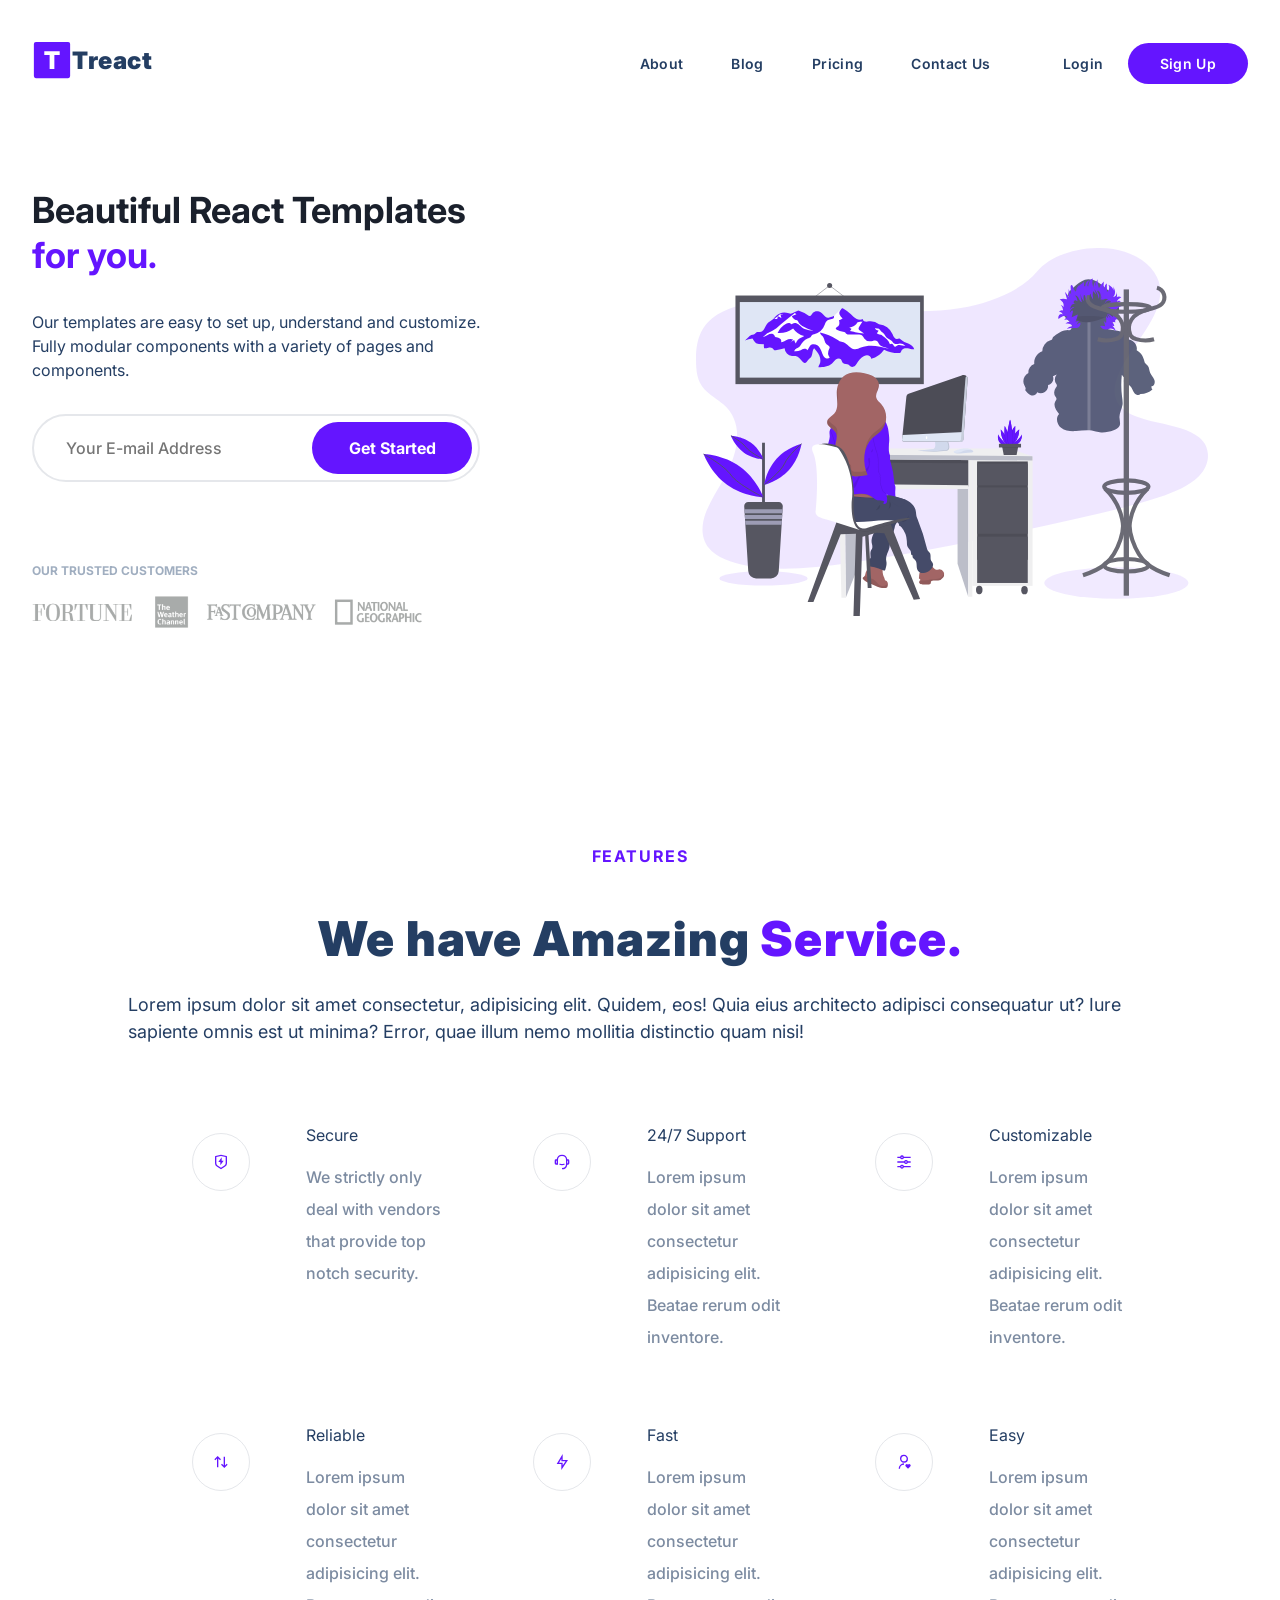
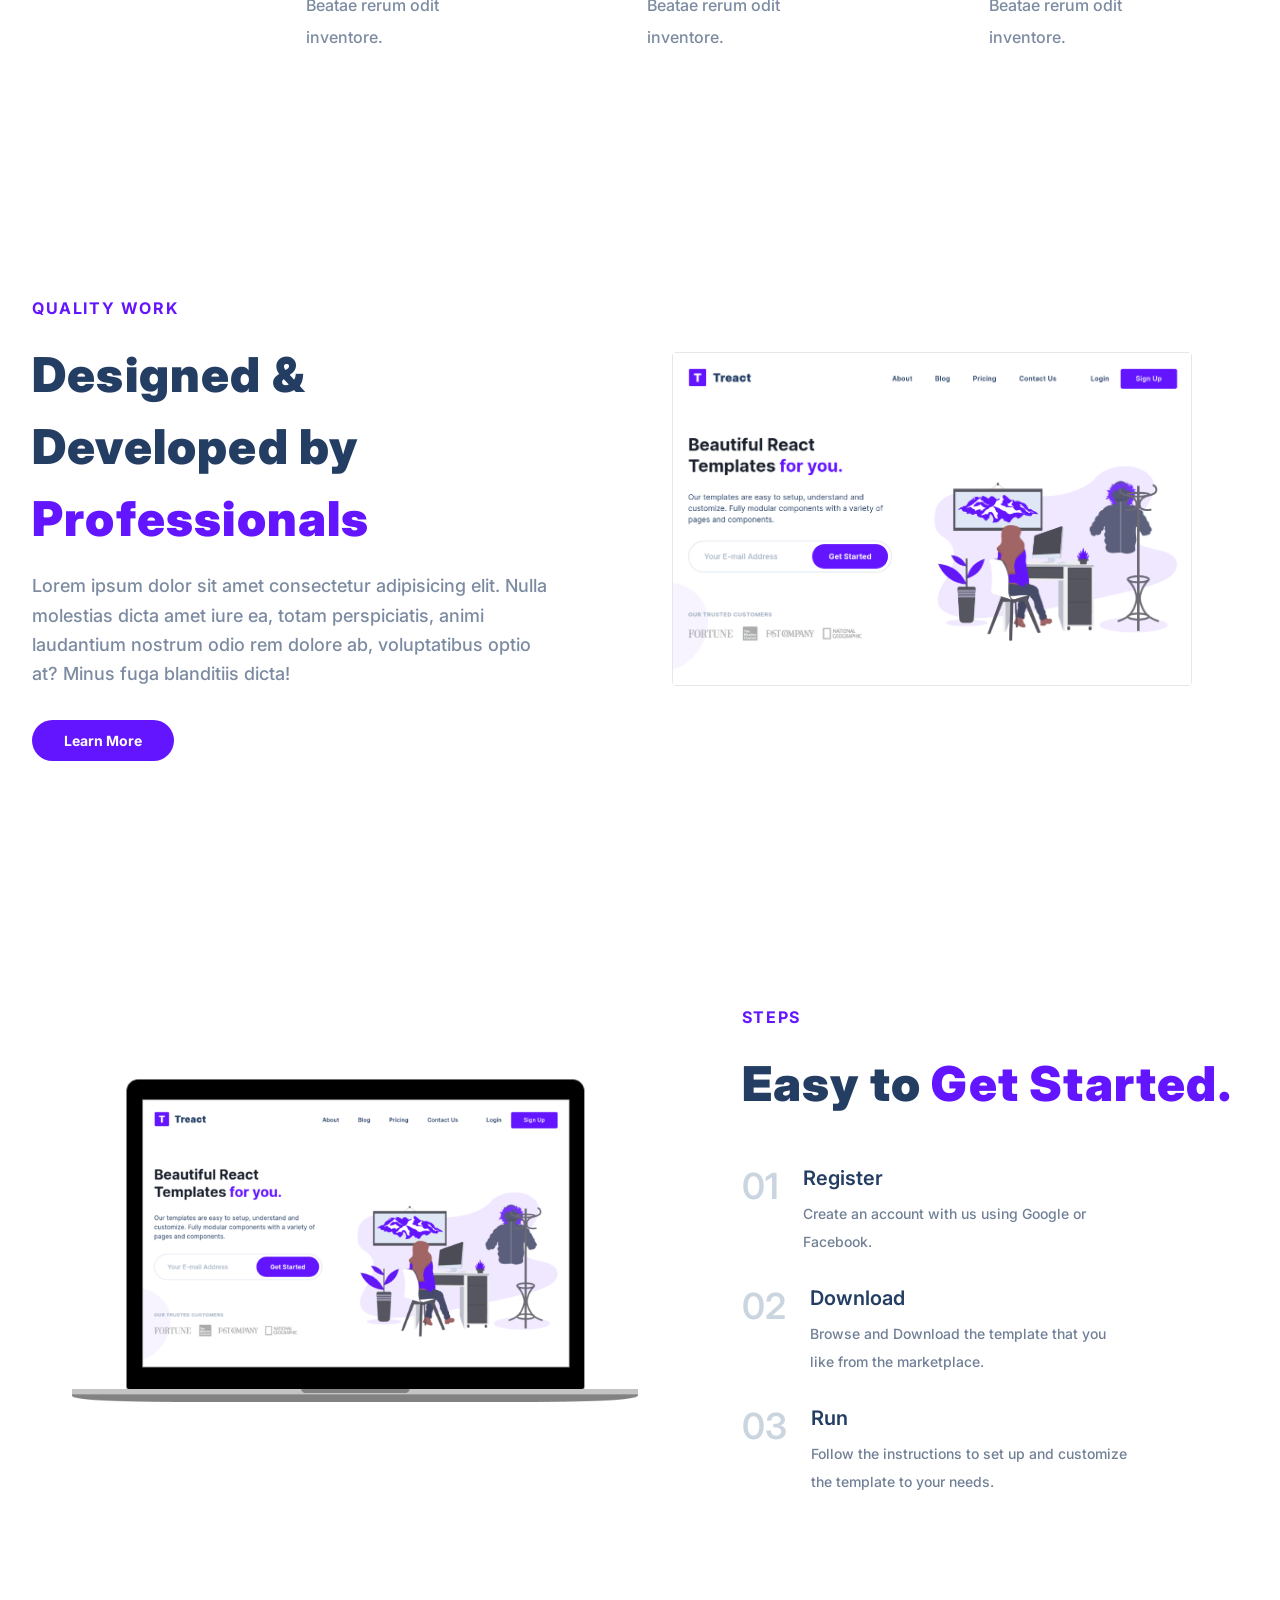
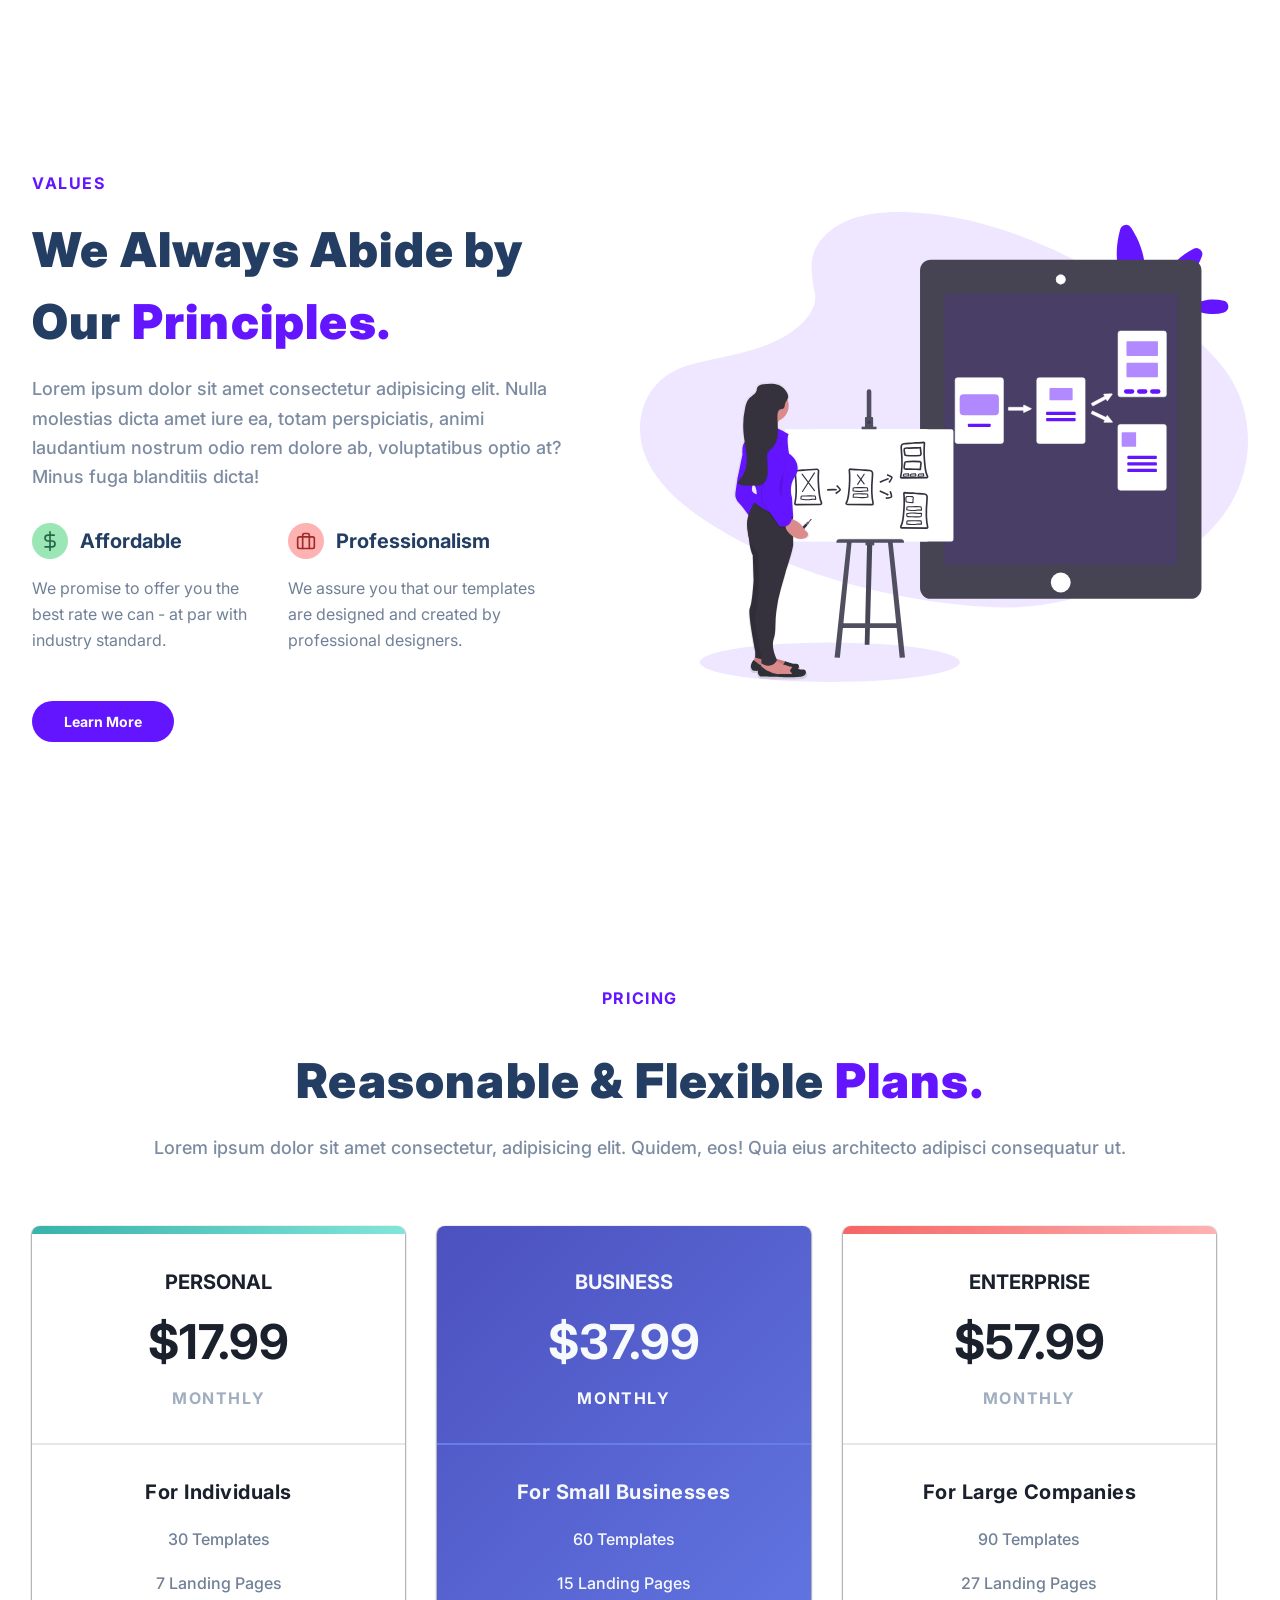
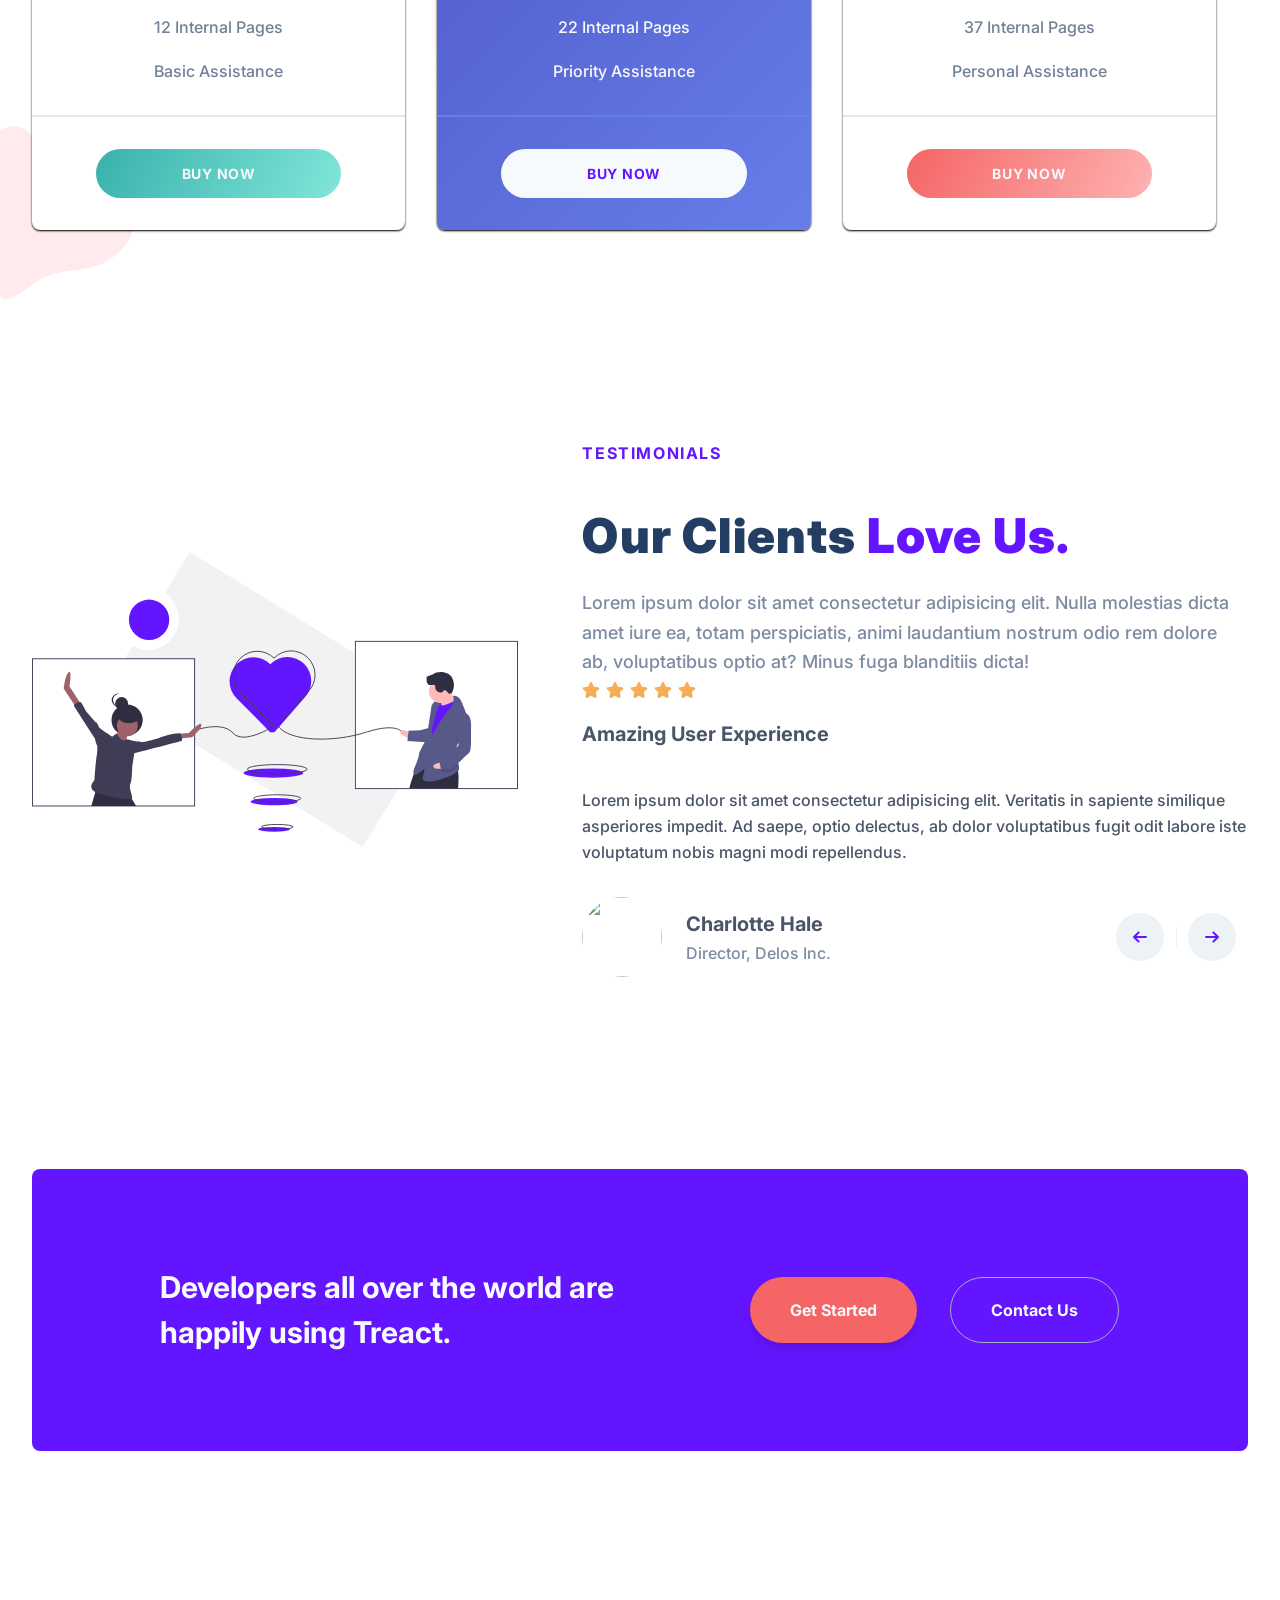
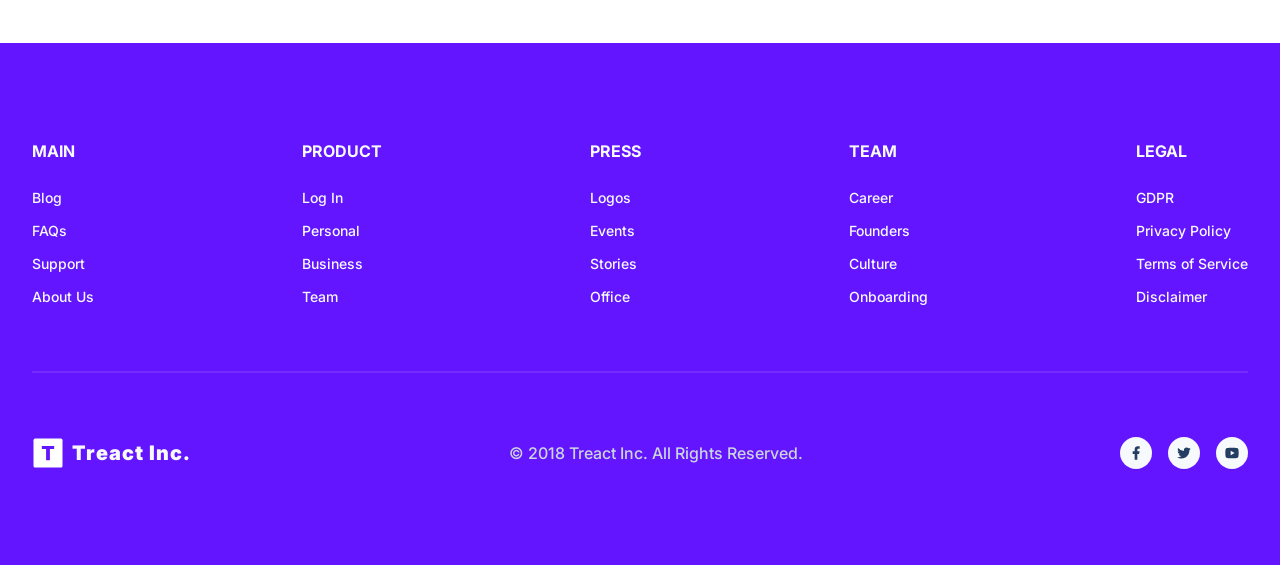
==== commit 48ac5823: "fix: adjust header structure + labels" ====
--- a/index.html
+++ b/index.html
@@ -29,13 +29,11 @@
       <nav>
         <div class="row nav__row">
           <div class="nav__logo">
-            <figure>
-              <img
-                class="logo__img"
-                src="./assets/logo.2c489fc453a1783cbadacf914efa3df6.svg"
-                alt="Treact Logo"
-              />
-            </figure>
+            <img
+              class="logo__img"
+              src="./assets/logo.2c489fc453a1783cbadacf914efa3df6.svg"
+              alt="Treact Logo"
+            />
             <div class="logo__text">Treact</div>
           </div>
           <div class="nav__links">
@@ -73,36 +71,26 @@
       <header>
         <div class="container">
           <div class="row">
-              <div class="hero__card">
-                <div class="hero__desc--text">
-                  <h1>
-                    Beautiful React Templates
-                    <span class="purple">for you.</span>
-                  </h1>
-                  <p>
-                    Our templates are easy to set up, understand and customize.
-                    Fully modular components with a variety of pages and
-                    components.
-                  </p>
-                </div>
-                <div class="email__container">
-                  <input type="text" class="email__input" placeholder="Your E-mail Address" />
-                  <button class="btn__email">Get Started</button>
-                </div>
-                  <p class="customers__text">OUR TRUSTED CUSTOMERS</p>
-                  <img
-                    class="customers__img"
-                    src="./assets/customers-logo-strip.680ac7c2e8ae28161d2c.png"
-                    alt="Logo strip of customers"
-                  />
-
-              </div>
-              <figure>
-                <img
-                  class="hero__img"
-                  src="./assets/design-illustration-2.6da6a00b20c07c4a9b65d1870679e1b8.svg"
-                />
-              </figure>
+            <div class="header__description">
+              <h1>
+                Beautiful React Templates
+                <span class="purple">for you.</span>
+              </h1>
+              <p class="header__description--para">
+                Our templates are easy to set up, understand and customize.
+                Fully modular components with a variety of pages and
+                components.
+              </p>
+              <div class="header__email">
+                <input type="text" class="header__email--input" placeholder="Your E-mail Address" />
+                <button class="header__email--btn">Get Started</button>
+              </div>
+              <p class="header__customers--title">OUR TRUSTED CUSTOMERS</p>
+              <img src="./assets/customers-logo-strip.680ac7c2e8ae28161d2c.png" class="header__customers">
+            </div>
+            <figure class="header__img--wrapper">
+              <img src="./assets/design-illustration-2.6da6a00b20c07c4a9b65d1870679e1b8.svg" class="header__img">
+            </figure>
           </div>
         </div>
       </header>
@@ -503,78 +491,68 @@
     </main>
     <footer>
       <div class="row footer__row">
-        <div class="footer__links">
-          <div class="link">
-            <div class="link__label">Main
-            </div>
-            <p>
-              Blog <br>
-              FAQs <br>
-              Support <br>
-              About Us
-            </p>
-          </div>
-          <div class="link">
-            <div class="link__label">Product
-            </div>
-            <p>
-              Log In <br>
-              Personal <br>
-              Business <br>
-              Team
-            </p>
-          </div>
-          <div class="link">
-            <div class="link__label">Press
-            </div>
-            <p>
-              Logos <br>
-              Events <br>
-              Stories <br>
-              Office
-            </p>
-          </div>
-          <div class="link">
-            <div class="link__label">Team
-            </div>
-            <p>
-              Career <br>
-              Founders <br>
-              Culture <br>
-              Onboarding
-            </p>
-          </div>
-          <div class="link">
-            <div class="link__label">Legal
-            </div>
-            <p>
-              GDPR <br>
-              Privacy Policy <br>
-              Terms of Service <br>
-              Disclaimer
-            </p>
-          </div>
-        </div>
-        <div class="tm__row">
-          <div class="logo">
-            <figure class="logo__img--wrapper">
-              <img class="logo__img" src="./assets/logo-light.d9a5d1b5be5ea077b26864fdfc2e96a4.svg">
-            </figure>
-            <h2>Treact</h2>
-          </div>
-          <p class="tm"> &copy; 2018 Treact Inc. All Rights Reserved.</p>
-          <div class="socials">
-            <div class="social__imgs--wrapper">
-              <figure class="icon__coin">
-                <i class="fa-brands fa-facebook"></i>
-              </figure>
-              <figure class="icon__coin">
-                <i class="fa-brands fa-twitter"></i>
-              </figure>
-              <figure class="icon__coin">
-                <i class="fa-brands fa-youtube"></i>
-              </figure>
-            </div>
+        <div class="footer__columns">
+          <div class="footer__column">
+            <div class="footer__column--title">MAIN</div>
+            <a href="" class="footer__column--link">Blog</a>
+            <a href="" class="footer__column--link">FAQs</a>
+            <a href="" class="footer__column--link">Support</a>
+            <a href="" class="footer__column--link">About Us</a>
+          </div>
+          <div class="footer__column">
+            <div class="footer__column--title">PRODUCT</div>
+            <a href="" class="footer__column--link">Log In</a>
+            <a href="" class="footer__column--link">Personal</a>
+            <a href="" class="footer__column--link">Business</a>
+            <a href="" class="footer__column--link">Team</a>
+          </div>
+          <div class="footer__column">
+            <div class="footer__column--title">PRESS</div>
+            <a href="" class="footer__column--link">Logos</a>
+            <a href="" class="footer__column--link">Events</a>
+            <a href="" class="footer__column--link">Stories</a>
+            <a href="" class="footer__column--link">Office</a>
+          </div>
+          <div class="footer__column">
+            <div class="footer__column--title">TEAM</div>
+            <a href="" class="footer__column--link">Career</a>
+            <a href="" class="footer__column--link">Founders</a>
+            <a href="" class="footer__column--link">Culture</a>
+            <a href="" class="footer__column--link">Onboarding</a>
+          </div>
+          <div class="footer__column">
+            <div class="footer__column--title">LEGAL</div>
+            <a href="" class="footer__column--link">GDPR</a>
+            <a href="" class="footer__column--link">Privacy Policy</a>
+            <a href="" class="footer__column--link">Terms of Service</a>
+            <a href="" class="footer__column--link">Disclaimer</a>
+          </div>
+        </div>
+        <div class="footer__divider"></div>
+        <div class="footer__bottom">
+          <div class="footer__logo">
+            <img src="./assets/logo-light.d9a5d1b5be5ea077b26864fdfc2e96a4.svg" alt="" class="footer__logo--img">
+            <h5 class="footer__logo--text">Treact Inc.</h5>
+          </div>
+          <div class="footer__copyright">
+            © 2018 Treact Inc. All Rights Reserved.
+          </div>
+          <div class="footer__socials">
+            <a class="footer__social--link">
+              <svg fill="currentColor" viewBox="0 0 24 24">
+                <path d="M14 13.5h2.5l1-4H14v-2c0-1.03 0-2 2-2h1.5V2.14c-.326-.043-1.557-.14-2.857-.14C11.928 2 10 3.657 10 6.7v2.8H7v4h3V22h4v-8.5z"></path>
+              </svg>
+            </a>
+            <a class="footer__social--link">
+              <svg fill="currentColor" viewBox="0 0 24 24">
+                <path d="M22.162 5.656a8.384 8.384 0 01-2.402.658A4.196 4.196 0 0021.6 4c-.82.488-1.719.83-2.656 1.015a4.182 4.182 0 00-7.126 3.814 11.874 11.874 0 01-8.62-4.37 4.168 4.168 0 00-.566 2.103c0 1.45.738 2.731 1.86 3.481a4.168 4.168 0 01-1.894-.523v.052a4.185 4.185 0 003.355 4.101 4.21 4.21 0 01-1.89.072A4.185 4.185 0 007.97 16.65a8.394 8.394 0 01-6.191 1.732 11.83 11.83 0 006.41 1.88c7.693 0 11.9-6.373 11.9-11.9 0-.18-.005-.362-.013-.54a8.496 8.496 0 002.087-2.165z"></path>
+              </svg>
+            </a>
+            <a class="footer__social--link">
+              <svg fill="currentColor" viewBox="0 0 24 24">
+                <path d="M21.543 6.498C22 8.28 22 12 22 12s0 3.72-.457 5.502c-.254.985-.997 1.76-1.938 2.022C17.896 20 12 20 12 20s-5.893 0-7.605-.476c-.945-.266-1.687-1.04-1.938-2.022C2 15.72 2 12 2 12s0-3.72.457-5.502c.254-.985.997-1.76 1.938-2.022C6.107 4 12 4 12 4s5.896 0 7.605.476c.945.266 1.687 1.04 1.938 2.022zM10 15.5l6-3.5-6-3.5v7z"></path>
+              </svg>
+            </a>
           </div>
         </div>
       </div>
--- a/styles.css
+++ b/styles.css
@@ -22,16 +22,10 @@
   display: inline;
   text-decoration: none;
 }
-
 h1 {
-  display: block;
-    font-size: 2em;
-    margin-block-start: 0.67em;
-    margin-block-end: 0.67em;
-    margin-inline-start: 0px;
-    margin-inline-end: 0px;
-    font-weight: bold;
-    unicode-bidi: isolate; /*? WHAT!*/
+  font-size: 48px;
+  color: #1a202c;
+  line-height: 1.25;
 }
 
 h2 {
@@ -188,8 +182,6 @@
 .nav__row {
     display: flex;
     justify-content: space-between;
-    align-items: center;
-    margin: 0 24px;
 }
 
 .nav__logo {
@@ -207,13 +199,12 @@
 .logo__img {
   width: 40px;
   height: 40px;
-  margin-right: 8px;
 }
 
 .logo__text {
   font-size:24px;
   font-weight: 900;
-  letter-spacing: 1.5px;
+  letter-spacing: 0.6px;
 }
 
 .nav__links {
@@ -368,88 +359,71 @@
 }
 /* -- */
 
-.hero {
-  display: flex;
-  justify-content: center;
+
+
+.header__description {
+    width: 40%;
+}
+.header__description--para {
+  margin: 32px 0;
+}
+
+.header__email {
+  width: 100%;
+  max-width: 448px;
+  height: 68px;
+  position: relative;
+  display: flex;
+  justify-content: flex-end;
   align-items: center;
-  padding: 24px;
-    /* border:solid blue; */
-}
-
-.hero__card {
-  /* height:100%; */
-  width: 40%;
-  display: flex;
-  flex-direction: column;
-}
-
-.hero__desc--text {
-  margin: 32px 0;
-}
-
-.customers__text {
-      margin-top: 80px;
-    color: #a0aec0;
-    font-size: 12px;
-    font-weight: 700;
-    letter-spacing: 0.6;  
-}
-
-.customers__img {
+}
+.header__email--input {
+  width: 100%;
+  border-radius: 500px;
+  border: 2px solid #e5e7eb;
+  padding: 20px 192px 20px 32px;
+  color: #243e63;
+  font-size: 16px;
+  font-weight: 500;
+  position: absolute;
+  top: 0;
+  bottom: 0;
+  z-index: 1;
+  transition: border-color 300ms;
+}
+.header__email--btn {
+  z-index: 2;
+  margin: 8px;
+  height: calc(100% - 16px);
+  border-radius: 500px;
+  width: 160px;
+  border: none;
+  background-color: #6415ff;
+  color: #fff;
+  font-weight: 700;
+  font-size: 16px;
+  transition: all 300ms ease;
+}
+
+.header__customers--title {
+  margin-top: 80px;
+  color: #a0aec0;
+  font-size: 12px;
+  font-weight: 700;
+  letter-spacing: 0.6;
+}
+.header__customers {
   margin-top: 16px;
   padding-right: 128px;
   opacity: 0.5;
 }
 
-.hero__img {
-  width: 60vw;
+.header__img--wrapper {
+  width: calc(100% - 40%);
+}
+.header__img {
+  width: 100%;
   max-width: 768px;
-}
-
-input[type="email"] {
-  font-size: 8px;
-  box-sizing: border-box;
-  border: none;
-}
-
-.email__container {
-  width: 100%;
-  position: relative;
-  max-width: 448px;
-  height: 68px;
-  display: flex;
-  justify-content: flex-end;
-  align-items: center;
-}
-
-
-.email__input {
-  width: 100%;
-    border-radius: 500px;
-    border: 2px solid rgb(229, 231, 235);
-    padding: 20px 192px 20px 32px;
-    color: rgb(36, 62, 99);
-    font-size: 16px;
-    font-weight: 500;
-    position: absolute;
-    top: 0;
-    bottom: 0;
-    z-index: 1;
-    transition: border-color 300ms;
-}
-
-.btn__email {
-  z-index: 2;
-    margin: 8px;
-    height: calc(100% - 16px);
-    border-radius: 500px;
-    width: 160px;
-    border: none;
-    background-color: #6415ff;
-    color: #fff;
-    font-weight: 700;
-    font-size: 16px;
-    transition: all 300ms ease;
 }
 
 /* 
@@ -1140,51 +1114,116 @@
 
 footer {
     padding: 96px 32px;
-    background-color: rgb(100, 21, 255);
+    background-color: #6415ff;
     margin-bottom: -32px;
     position: relative;
     overflow: hidden;
 }
 
-.footer__row {
-  background-color: #6415ff;
-  color: white;
-  padding: 24px;
-  /* border: 1px solid violet; */
-}
-
-.footer__links {
-  display: flex;
-  max-width: 100%;
-  padding: 16px;
+.footer__columns {
+  margin-top: -48px;
+  display: flex;
+  justify-content: space-between;
+  flex-wrap: wrap;
+}
+
+.footer__column {
+  margin-top: 48px;
+  display: flex;
+  flex-direction: column;
+  align-items: flex-start;
+  z-index: 2;
+}
+
+.footer__column--title {
+  font-weight: 700;
+  color: #f7fafc;
+  line-height: 1.5;
+}
+
+.footer__column--link:nth-child(2) {
+  margin-top: 24px;
+}
+
+.footer__column--link {
+  color: #f7fafc;
+  font-size: 14px;
+  margin-top: 12px;
+  line-height: 1.5;
+  font-weight: 500;
+  position: relative;
+  cursor: pointer;
+}
+.footer__column--link:after {
+  content: "";
+  position: absolute;
+  left: 0;
+  bottom: -6px;
+  height: 2px;
+  width: 100%;
+  background: #fff;
+  transition: all 300ms ease;
+  opacity: 0;
+}
+.footer__column--link:hover:after {
+  opacity: 1;
+}
+
+.footer__divider {
+  width: 100%;
+  height: 2px;
+  margin: 64px 0;
+  background: #742cff;
+}
+
+.footer__bottom {
+  display: flex;
+  justify-content: space-between;
+  align-items: center;
+}
+
+.footer__logo {
+  display: flex;
+  align-items: center;
+}
+.footer__logo--img {
+  height: 32px;
+  width: 32px;
+}
+.footer__logo--text {
+  font-size: 20px;
+  color: #f7fafc;
+  font-weight: 900;
+  margin-left: 8px;
+  letter-spacing: 0.05em;
+}
+
+.footer__copyright {
+  color: #cbd5e0;
+  font-weight: 500;
+}
+
+.footer__socials {
+  display: flex;
+  align-items: center;
+  margin-left: -16px;
+}
+.footer__social--link {
+  margin-left: 16px;
+  padding: 8px;
+  background: #f7fafc;
+  display: flex;
   justify-content: center;
-  gap: 80px;
-  margin-bottom: 24px;
-}
-
-.tm__row {
-  border-top: 1px solid #715353;
-  display: flex;
-  justify-content: space-between;
-  padding: 8px;
-  align-items: center;
-  /* border: 1px solid violet; */
-}
-
-.social__imgs--wrapper {
-  font-size: 20px;
-  color: black;
-  display: flex;
-  gap: 8px;
-    /* border: 1px solid violet; */
-}
-
-.icon__coin {
-  background-color: white;
   border-radius: 50%;
-  max-width: calc(100%/3);
-  /* padding: 2px; */
-}
+  z-index: 2;
+  cursor: pointer;
+  transition: all 300ms ease;
+}
+.footer__social--link svg {
+  height: 16px;
+  width: 16px;
+}
+
 
 /* 
 
@@ -1197,13 +1236,26 @@
   header .row {
       align-items: flex-end;
   }
+  h1 {
+    font-size: 36px;
+    color: #1a202c;
+    line-height: 1.25;
+  }
   
-  .hero__desc--text {
+  .header__description--para {
     font-size: 16px;
   }
 
-  .hero__img {
-      max-width: 512px;
+  .header__img--wrapper {
+    display: flex;
+    justify-content: flex-end;
+  }
+  .header__img {
+    max-width: 512px;
+  }
+
+  .header__customers {
+    padding-right: 64px;
   }
 
   .customers__img {
@@ -1242,18 +1294,31 @@
   footer {
       padding: 80px 32px;
   }
-  .hero__card {
-      text-align: center;
-      display: flex;
-      flex-direction: column;
-      align-items: center;
-  }
-
-      .hero__card,
-      .hero__img--wrapper {
-      width: 100%;
-      max-width: 512px;
-      margin: 0 auto;
+  h1 {
+    font-size: 30px;
+  }
+
+  .header__description {
+    text-align: center;
+    display: flex;
+    flex-direction: column;
+    align-items: center;
+  }
+  .header__description, .header__img--wrapper {
+    width: 100%;
+    max-width: 512px;
+    margin: 0 auto;
+  }
+  .header__description--para {
+    margin: 20px 0;
+  }
+
+  .header__customers--title, .header__img--wrapper {
+    margin-top: 48px;
+  }
+
+  .header__customers {
+    padding-right: 0px;
   }
 
   #features .section__title,
@@ -1394,6 +1459,27 @@
   .testimonials__description {
     padding-left: 0;
   }
+
+  .footer__columns {
+    justify-content: flex-start;
+  }
+  .footer__column {
+    width: calc(100% / 3);
+  }
+  .footer__bottom {
+    flex-direction: column;
+    align-items: center;
+  }
+  .footer__socials {
+    margin-left: 0px;
+  }
+  .footer__copyright, .footer__socials {
+    margin-top: 32px;
+  }
+
+  .footer__social--link:first-child {
+    margin-left: 0px;
+  }
 }
 
 
@@ -1407,6 +1493,29 @@
   }
   main {
       margin-bottom: 80px;
+  }
+
+  .header__email {
+    flex-direction: column;
+    height: auto;
+  }
+  .header__email--input {
+    position: static;
+    padding: 16px 0;
+    padding-left: 32px;
+    line-height: 1.5;
+  }
+  .header__email--btn {
+    width: 100%;
+    padding: 16px 0;
+    margin: 16px 0;
+    margin-bottom: 0px;
+    line-height: 1.5;
+  }
+
+  .header__customers--title {
+    font-size: 14px;
+    letter-spacing: 0.05em;
   }
 
   .btn {
@@ -1505,4 +1614,20 @@
     padding: 12px 24px;
     font-size: 14px;
   }
+
+  .footer__columns {
+    justify-content: center;
+  }
+  .footer__column {
+    width: auto;
+    padding: 0 16px;
+    text-align: center;
+    align-items: center;
+  }
+
+  .footer__copyright {
+    font-size: 14px;
+    text-align: center;
+    line-height: 1.5;
+  }
 }
--- a/styles.css
+++ b/styles.css
@@ -22,16 +22,10 @@
   display: inline;
   text-decoration: none;
 }
-
 h1 {
-  display: block;
-    font-size: 2em;
-    margin-block-start: 0.67em;
-    margin-block-end: 0.67em;
-    margin-inline-start: 0px;
-    margin-inline-end: 0px;
-    font-weight: bold;
-    unicode-bidi: isolate; /*? WHAT!*/
+  font-size: 48px;
+  color: #1a202c;
+  line-height: 1.25;
 }
 
 h2 {
@@ -188,8 +182,6 @@
 .nav__row {
     display: flex;
     justify-content: space-between;
-    align-items: center;
-    margin: 0 24px;
 }
 
 .nav__logo {
@@ -207,13 +199,12 @@
 .logo__img {
   width: 40px;
   height: 40px;
-  margin-right: 8px;
 }
 
 .logo__text {
   font-size:24px;
   font-weight: 900;
-  letter-spacing: 1.5px;
+  letter-spacing: 0.6px;
 }
 
 .nav__links {
@@ -368,88 +359,71 @@
 }
 /* -- */
 
-.hero {
-  display: flex;
-  justify-content: center;
+
+
+.header__description {
+    width: 40%;
+}
+.header__description--para {
+  margin: 32px 0;
+}
+
+.header__email {
+  width: 100%;
+  max-width: 448px;
+  height: 68px;
+  position: relative;
+  display: flex;
+  justify-content: flex-end;
   align-items: center;
-  padding: 24px;
-    /* border:solid blue; */
-}
-
-.hero__card {
-  /* height:100%; */
-  width: 40%;
-  display: flex;
-  flex-direction: column;
-}
-
-.hero__desc--text {
-  margin: 32px 0;
-}
-
-.customers__text {
-      margin-top: 80px;
-    color: #a0aec0;
-    font-size: 12px;
-    font-weight: 700;
-    letter-spacing: 0.6;  
-}
-
-.customers__img {
+}
+.header__email--input {
+  width: 100%;
+  border-radius: 500px;
+  border: 2px solid #e5e7eb;
+  padding: 20px 192px 20px 32px;
+  color: #243e63;
+  font-size: 16px;
+  font-weight: 500;
+  position: absolute;
+  top: 0;
+  bottom: 0;
+  z-index: 1;
+  transition: border-color 300ms;
+}
+.header__email--btn {
+  z-index: 2;
+  margin: 8px;
+  height: calc(100% - 16px);
+  border-radius: 500px;
+  width: 160px;
+  border: none;
+  background-color: #6415ff;
+  color: #fff;
+  font-weight: 700;
+  font-size: 16px;
+  transition: all 300ms ease;
+}
+
+.header__customers--title {
+  margin-top: 80px;
+  color: #a0aec0;
+  font-size: 12px;
+  font-weight: 700;
+  letter-spacing: 0.6;
+}
+.header__customers {
   margin-top: 16px;
   padding-right: 128px;
   opacity: 0.5;
 }
 
-.hero__img {
-  width: 60vw;
+.header__img--wrapper {
+  width: calc(100% - 40%);
+}
+.header__img {
+  width: 100%;
   max-width: 768px;
-}
-
-input[type="email"] {
-  font-size: 8px;
-  box-sizing: border-box;
-  border: none;
-}
-
-.email__container {
-  width: 100%;
-  position: relative;
-  max-width: 448px;
-  height: 68px;
-  display: flex;
-  justify-content: flex-end;
-  align-items: center;
-}
-
-
-.email__input {
-  width: 100%;
-    border-radius: 500px;
-    border: 2px solid rgb(229, 231, 235);
-    padding: 20px 192px 20px 32px;
-    color: rgb(36, 62, 99);
-    font-size: 16px;
-    font-weight: 500;
-    position: absolute;
-    top: 0;
-    bottom: 0;
-    z-index: 1;
-    transition: border-color 300ms;
-}
-
-.btn__email {
-  z-index: 2;
-    margin: 8px;
-    height: calc(100% - 16px);
-    border-radius: 500px;
-    width: 160px;
-    border: none;
-    background-color: #6415ff;
-    color: #fff;
-    font-weight: 700;
-    font-size: 16px;
-    transition: all 300ms ease;
 }
 
 /* 
@@ -1140,51 +1114,116 @@
 
 footer {
     padding: 96px 32px;
-    background-color: rgb(100, 21, 255);
+    background-color: #6415ff;
     margin-bottom: -32px;
     position: relative;
     overflow: hidden;
 }
 
-.footer__row {
-  background-color: #6415ff;
-  color: white;
-  padding: 24px;
-  /* border: 1px solid violet; */
-}
-
-.footer__links {
-  display: flex;
-  max-width: 100%;
-  padding: 16px;
+.footer__columns {
+  margin-top: -48px;
+  display: flex;
+  justify-content: space-between;
+  flex-wrap: wrap;
+}
+
+.footer__column {
+  margin-top: 48px;
+  display: flex;
+  flex-direction: column;
+  align-items: flex-start;
+  z-index: 2;
+}
+
+.footer__column--title {
+  font-weight: 700;
+  color: #f7fafc;
+  line-height: 1.5;
+}
+
+.footer__column--link:nth-child(2) {
+  margin-top: 24px;
+}
+
+.footer__column--link {
+  color: #f7fafc;
+  font-size: 14px;
+  margin-top: 12px;
+  line-height: 1.5;
+  font-weight: 500;
+  position: relative;
+  cursor: pointer;
+}
+.footer__column--link:after {
+  content: "";
+  position: absolute;
+  left: 0;
+  bottom: -6px;
+  height: 2px;
+  width: 100%;
+  background: #fff;
+  transition: all 300ms ease;
+  opacity: 0;
+}
+.footer__column--link:hover:after {
+  opacity: 1;
+}
+
+.footer__divider {
+  width: 100%;
+  height: 2px;
+  margin: 64px 0;
+  background: #742cff;
+}
+
+.footer__bottom {
+  display: flex;
+  justify-content: space-between;
+  align-items: center;
+}
+
+.footer__logo {
+  display: flex;
+  align-items: center;
+}
+.footer__logo--img {
+  height: 32px;
+  width: 32px;
+}
+.footer__logo--text {
+  font-size: 20px;
+  color: #f7fafc;
+  font-weight: 900;
+  margin-left: 8px;
+  letter-spacing: 0.05em;
+}
+
+.footer__copyright {
+  color: #cbd5e0;
+  font-weight: 500;
+}
+
+.footer__socials {
+  display: flex;
+  align-items: center;
+  margin-left: -16px;
+}
+.footer__social--link {
+  margin-left: 16px;
+  padding: 8px;
+  background: #f7fafc;
+  display: flex;
   justify-content: center;
-  gap: 80px;
-  margin-bottom: 24px;
-}
-
-.tm__row {
-  border-top: 1px solid #715353;
-  display: flex;
-  justify-content: space-between;
-  padding: 8px;
-  align-items: center;
-  /* border: 1px solid violet; */
-}
-
-.social__imgs--wrapper {
-  font-size: 20px;
-  color: black;
-  display: flex;
-  gap: 8px;
-    /* border: 1px solid violet; */
-}
-
-.icon__coin {
-  background-color: white;
   border-radius: 50%;
-  max-width: calc(100%/3);
-  /* padding: 2px; */
-}
+  z-index: 2;
+  cursor: pointer;
+  transition: all 300ms ease;
+}
+.footer__social--link svg {
+  height: 16px;
+  width: 16px;
+}
+
 
 /* 
 
@@ -1197,13 +1236,26 @@
   header .row {
       align-items: flex-end;
   }
+  h1 {
+    font-size: 36px;
+    color: #1a202c;
+    line-height: 1.25;
+  }
   
-  .hero__desc--text {
+  .header__description--para {
     font-size: 16px;
   }
 
-  .hero__img {
-      max-width: 512px;
+  .header__img--wrapper {
+    display: flex;
+    justify-content: flex-end;
+  }
+  .header__img {
+    max-width: 512px;
+  }
+
+  .header__customers {
+    padding-right: 64px;
   }
 
   .customers__img {
@@ -1242,18 +1294,31 @@
   footer {
       padding: 80px 32px;
   }
-  .hero__card {
-      text-align: center;
-      display: flex;
-      flex-direction: column;
-      align-items: center;
-  }
-
-      .hero__card,
-      .hero__img--wrapper {
-      width: 100%;
-      max-width: 512px;
-      margin: 0 auto;
+  h1 {
+    font-size: 30px;
+  }
+
+  .header__description {
+    text-align: center;
+    display: flex;
+    flex-direction: column;
+    align-items: center;
+  }
+  .header__description, .header__img--wrapper {
+    width: 100%;
+    max-width: 512px;
+    margin: 0 auto;
+  }
+  .header__description--para {
+    margin: 20px 0;
+  }
+
+  .header__customers--title, .header__img--wrapper {
+    margin-top: 48px;
+  }
+
+  .header__customers {
+    padding-right: 0px;
   }
 
   #features .section__title,
@@ -1394,6 +1459,27 @@
   .testimonials__description {
     padding-left: 0;
   }
+
+  .footer__columns {
+    justify-content: flex-start;
+  }
+  .footer__column {
+    width: calc(100% / 3);
+  }
+  .footer__bottom {
+    flex-direction: column;
+    align-items: center;
+  }
+  .footer__socials {
+    margin-left: 0px;
+  }
+  .footer__copyright, .footer__socials {
+    margin-top: 32px;
+  }
+
+  .footer__social--link:first-child {
+    margin-left: 0px;
+  }
 }
 
 
@@ -1407,6 +1493,29 @@
   }
   main {
       margin-bottom: 80px;
+  }
+
+  .header__email {
+    flex-direction: column;
+    height: auto;
+  }
+  .header__email--input {
+    position: static;
+    padding: 16px 0;
+    padding-left: 32px;
+    line-height: 1.5;
+  }
+  .header__email--btn {
+    width: 100%;
+    padding: 16px 0;
+    margin: 16px 0;
+    margin-bottom: 0px;
+    line-height: 1.5;
+  }
+
+  .header__customers--title {
+    font-size: 14px;
+    letter-spacing: 0.05em;
   }
 
   .btn {
@@ -1505,4 +1614,20 @@
     padding: 12px 24px;
     font-size: 14px;
   }
+
+  .footer__columns {
+    justify-content: center;
+  }
+  .footer__column {
+    width: auto;
+    padding: 0 16px;
+    text-align: center;
+    align-items: center;
+  }
+
+  .footer__copyright {
+    font-size: 14px;
+    text-align: center;
+    line-height: 1.5;
+  }
 }
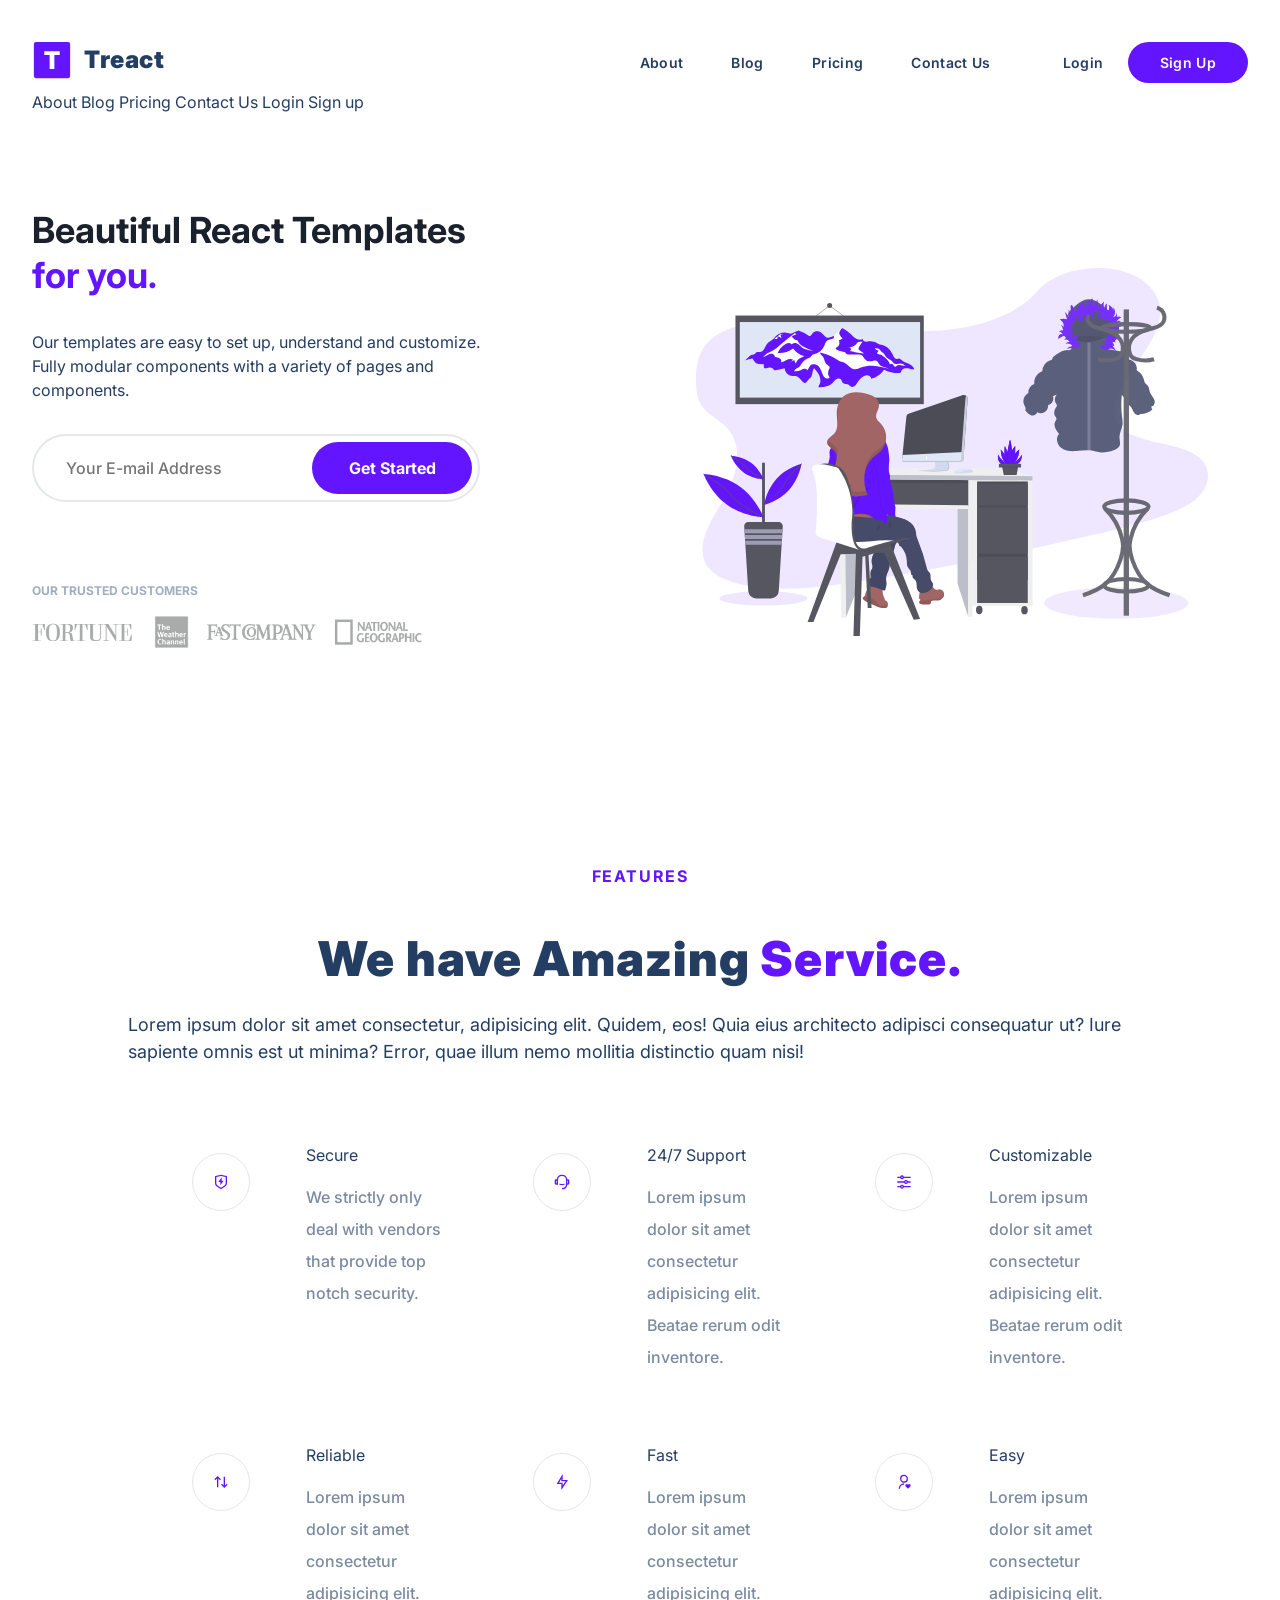
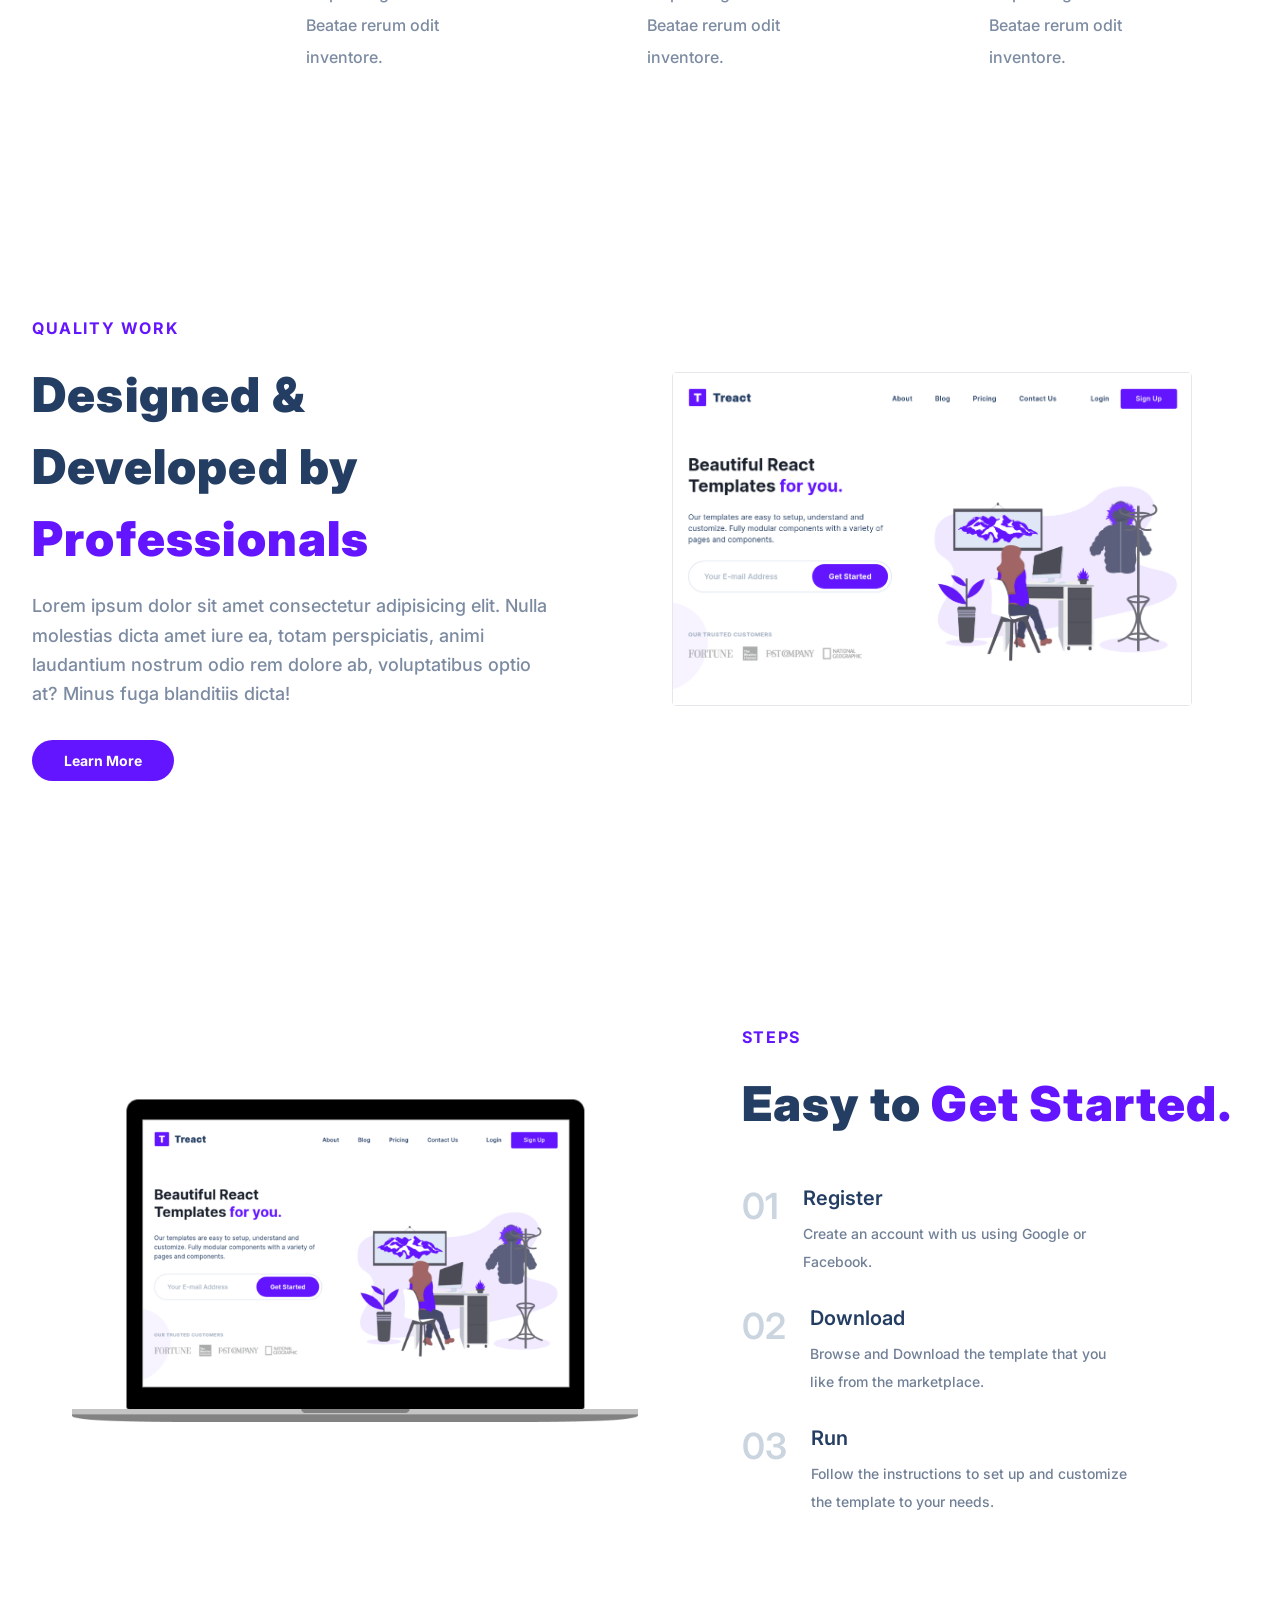
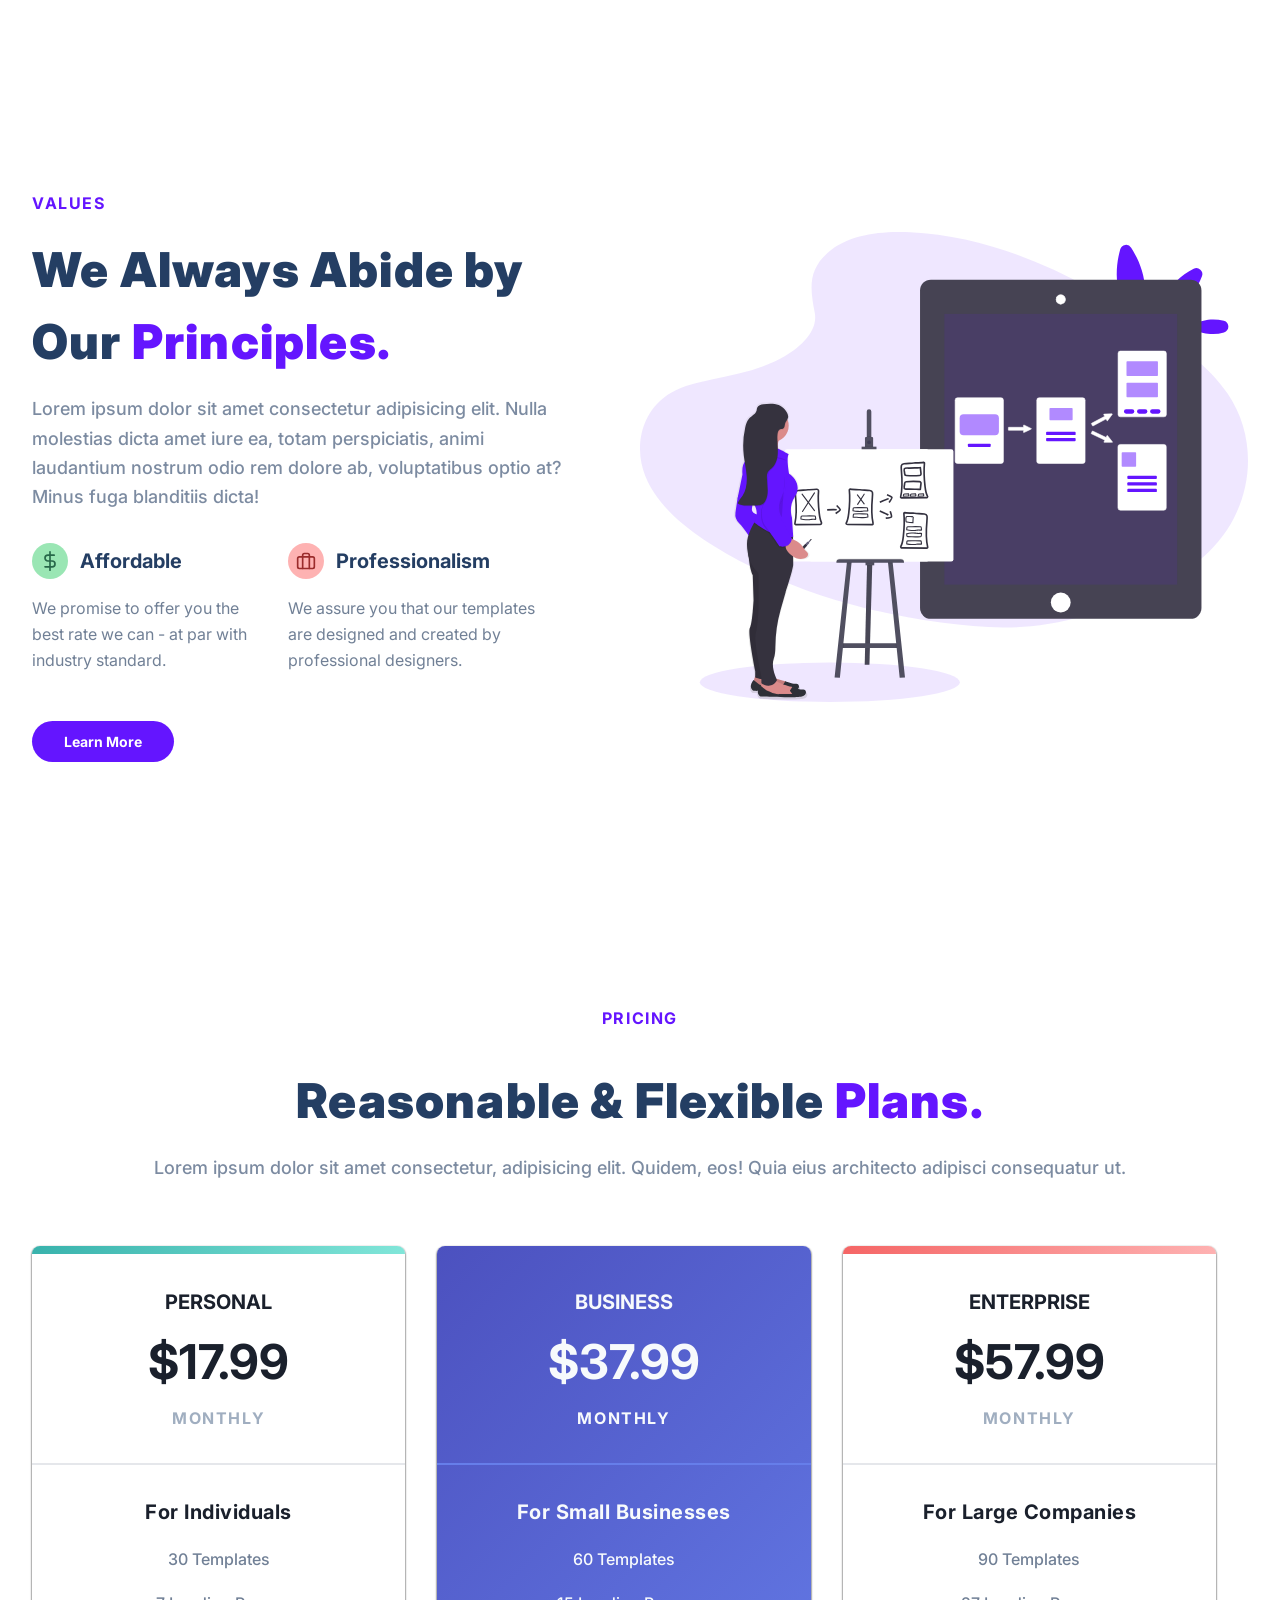
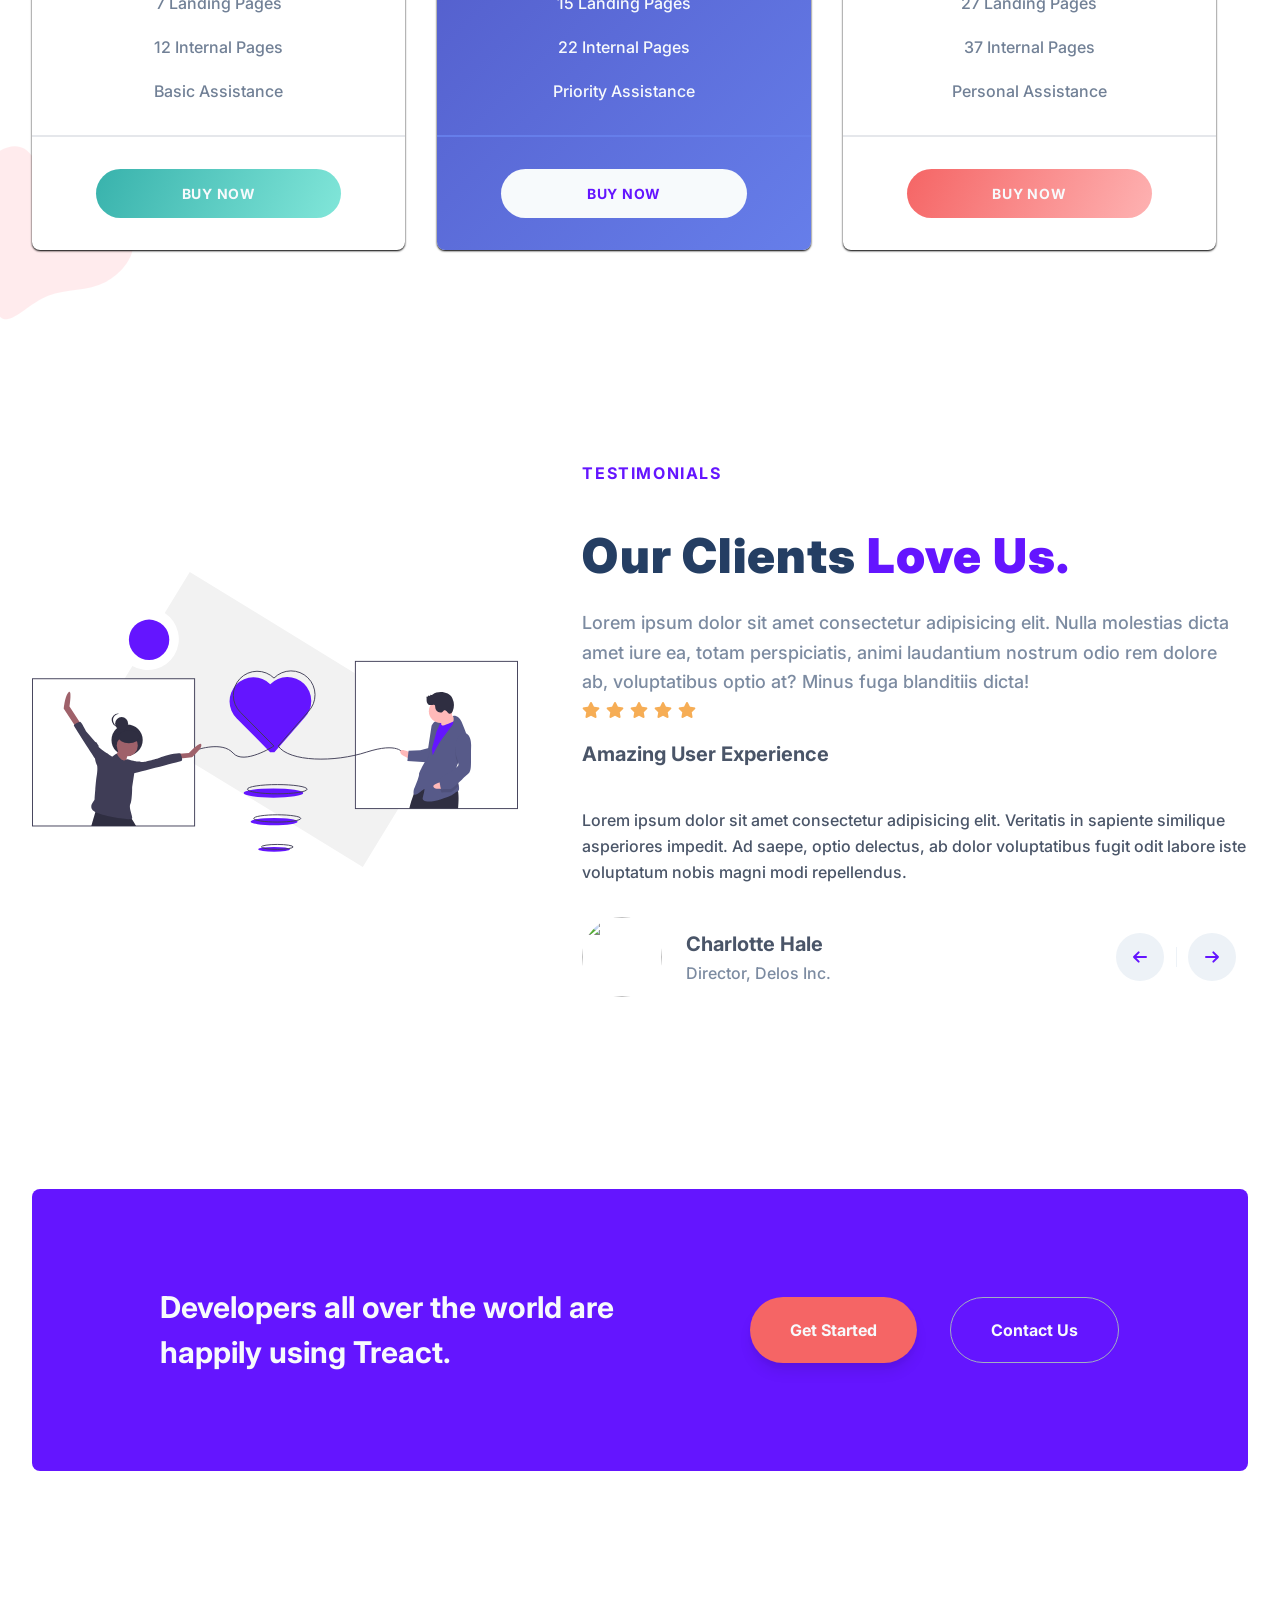
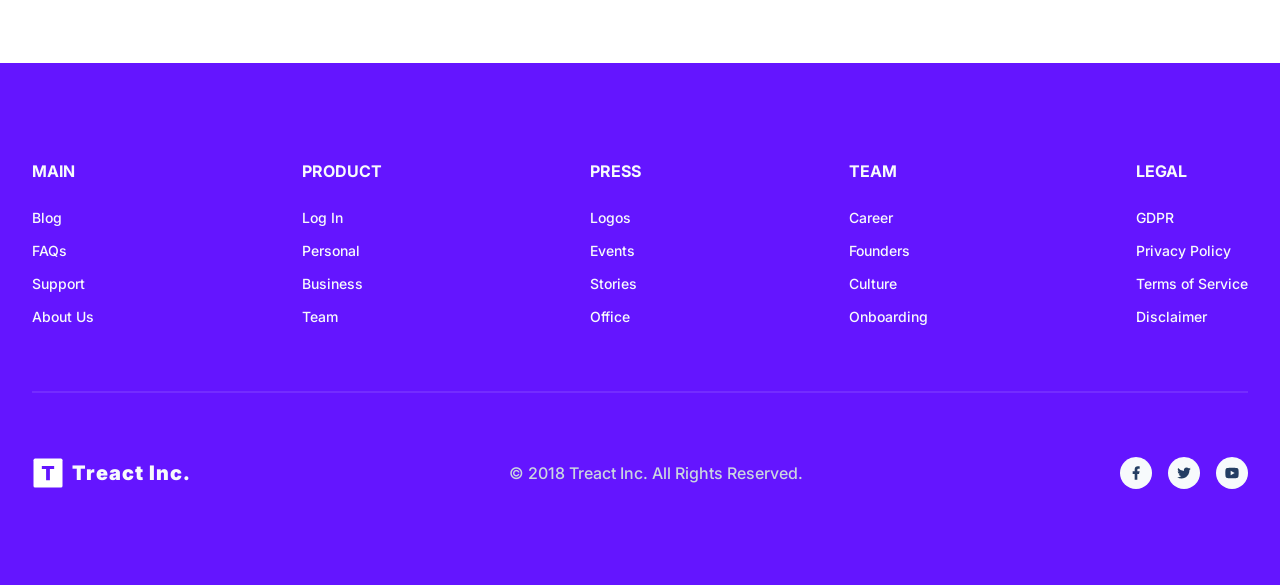
==== commit fd430c4a: "fix: nav section labels + structure matching" ====
--- a/index.html
+++ b/index.html
@@ -30,11 +30,11 @@
         <div class="row nav__row">
           <div class="nav__logo">
             <img
-              class="logo__img"
+              class="nav__logo--img"
               src="./assets/logo.2c489fc453a1783cbadacf914efa3df6.svg"
               alt="Treact Logo"
             />
-            <div class="logo__text">Treact</div>
+            <div class="nav__logo--title">Treact</div>
           </div>
           <div class="nav__links">
             <a href="#features" class="nav__link">About</a>
@@ -52,20 +52,23 @@
                         <line x1="3" y1="6" x2="21" y2="6"></line>
                         <line x1="3" y1="18" x2="21" y2="18"></line>
                     </svg>
-                </button>
+          </button>
         </div>
       </nav>
-      <div class="modal">
+      <div class="menu">
         <button class="btn__menu btn__menu--close" onclick="closeMenu()">
-          <i class="fa fa-times"></i>
+          <svg xmlns="http://www.w3.org/2000/svg" width="24" height="24" viewBox="0 0 24 24" fill="none" stroke="currentColor" stroke-width="2" stroke-linecap="round" stroke-linejoin="round" class="light___StyledCloseIcon-lj69nl-14 fASujC">
+            <line x1="18" y1="6" x2="6" y2="18"></line>
+            <line x1="6" y1="6" x2="18" y2="18"></line>
+          </svg>
         </button>
-        <div class="modal__links">
-          <a class="modal__link">About</a>
-          <a class="modal__link">Blog</a>
-          <a class="modal__link">Pricing</a>
-          <a class="modal__link">Contact Us</a>
-          <a class="modal__link">Login</a>
-          <a class="modal__link modal__link--primary">Sign Up</a>
+        <div class="menu__links">
+          <a href="#about" class="menu__link" onclick="closeMenu()">About</a>
+          <a href="#blog" class="menu__link" onclick="closeMenu()">Blog</a>
+          <a href="#pricing" class="menu__link" onclick="closeMenu()">Pricing</a>
+          <a href="#contact__us" class="menu__link" onclick="closeMenu()">Contact Us</a>
+          <a href="#login" class="menu__link" onclick="closeMenu()">Login</a>
+          <a href="#signup" class="menu__link menu__link--primary" onclick="closeMenu()">Sign up</a>
         </div>
       </div>
       <header>
--- a/styles.css
+++ b/styles.css
@@ -190,37 +190,33 @@
     margin: 8px 0;
     padding-bottom: 4px;
 }
-/* .logo {
-  display:flex;
-  gap: 8px;
+.nav__logo--img {
+  height: 40px;
+  width: 40px;
+}
+.nav__logo--title {
+  font-weight: 900;
+  font-size: 24px;
+  margin-left: 12px;
+  padding-bottom: 2px;
+  letter-spacing: 0.6px;
+}
+
+.nav__links {
+  display: flex;
   align-items: center;
-} */
-
-.logo__img {
-  width: 40px;
-  height: 40px;
-}
-
-.logo__text {
-  font-size:24px;
-  font-weight: 900;
-  letter-spacing: 0.6px;
-}
-
-.nav__links {
-  display: flex;
-  align-items: center;
+  padding-bottom: 2px;
 }
 
 .nav__link {
-  position: relative;
   font-size: 14px;
   font-weight: 600;
   padding-top: 4px;
+  letter-spacing: 0.35px;
   border-bottom: 2px solid transparent;
-  letter-spacing: 0.35px;
+  position: relative;
+  transition: all 300ms;
   margin: 0 24px;
-  transition: all 300ms ease;
 }
 
 .login {
--- a/styles.css
+++ b/styles.css
@@ -190,37 +190,33 @@
     margin: 8px 0;
     padding-bottom: 4px;
 }
-/* .logo {
-  display:flex;
-  gap: 8px;
+.nav__logo--img {
+  height: 40px;
+  width: 40px;
+}
+.nav__logo--title {
+  font-weight: 900;
+  font-size: 24px;
+  margin-left: 12px;
+  padding-bottom: 2px;
+  letter-spacing: 0.6px;
+}
+
+.nav__links {
+  display: flex;
   align-items: center;
-} */
-
-.logo__img {
-  width: 40px;
-  height: 40px;
-}
-
-.logo__text {
-  font-size:24px;
-  font-weight: 900;
-  letter-spacing: 0.6px;
-}
-
-.nav__links {
-  display: flex;
-  align-items: center;
+  padding-bottom: 2px;
 }
 
 .nav__link {
-  position: relative;
   font-size: 14px;
   font-weight: 600;
   padding-top: 4px;
+  letter-spacing: 0.35px;
   border-bottom: 2px solid transparent;
-  letter-spacing: 0.35px;
+  position: relative;
+  transition: all 300ms;
   margin: 0 24px;
-  transition: all 300ms ease;
 }
 
 .login {
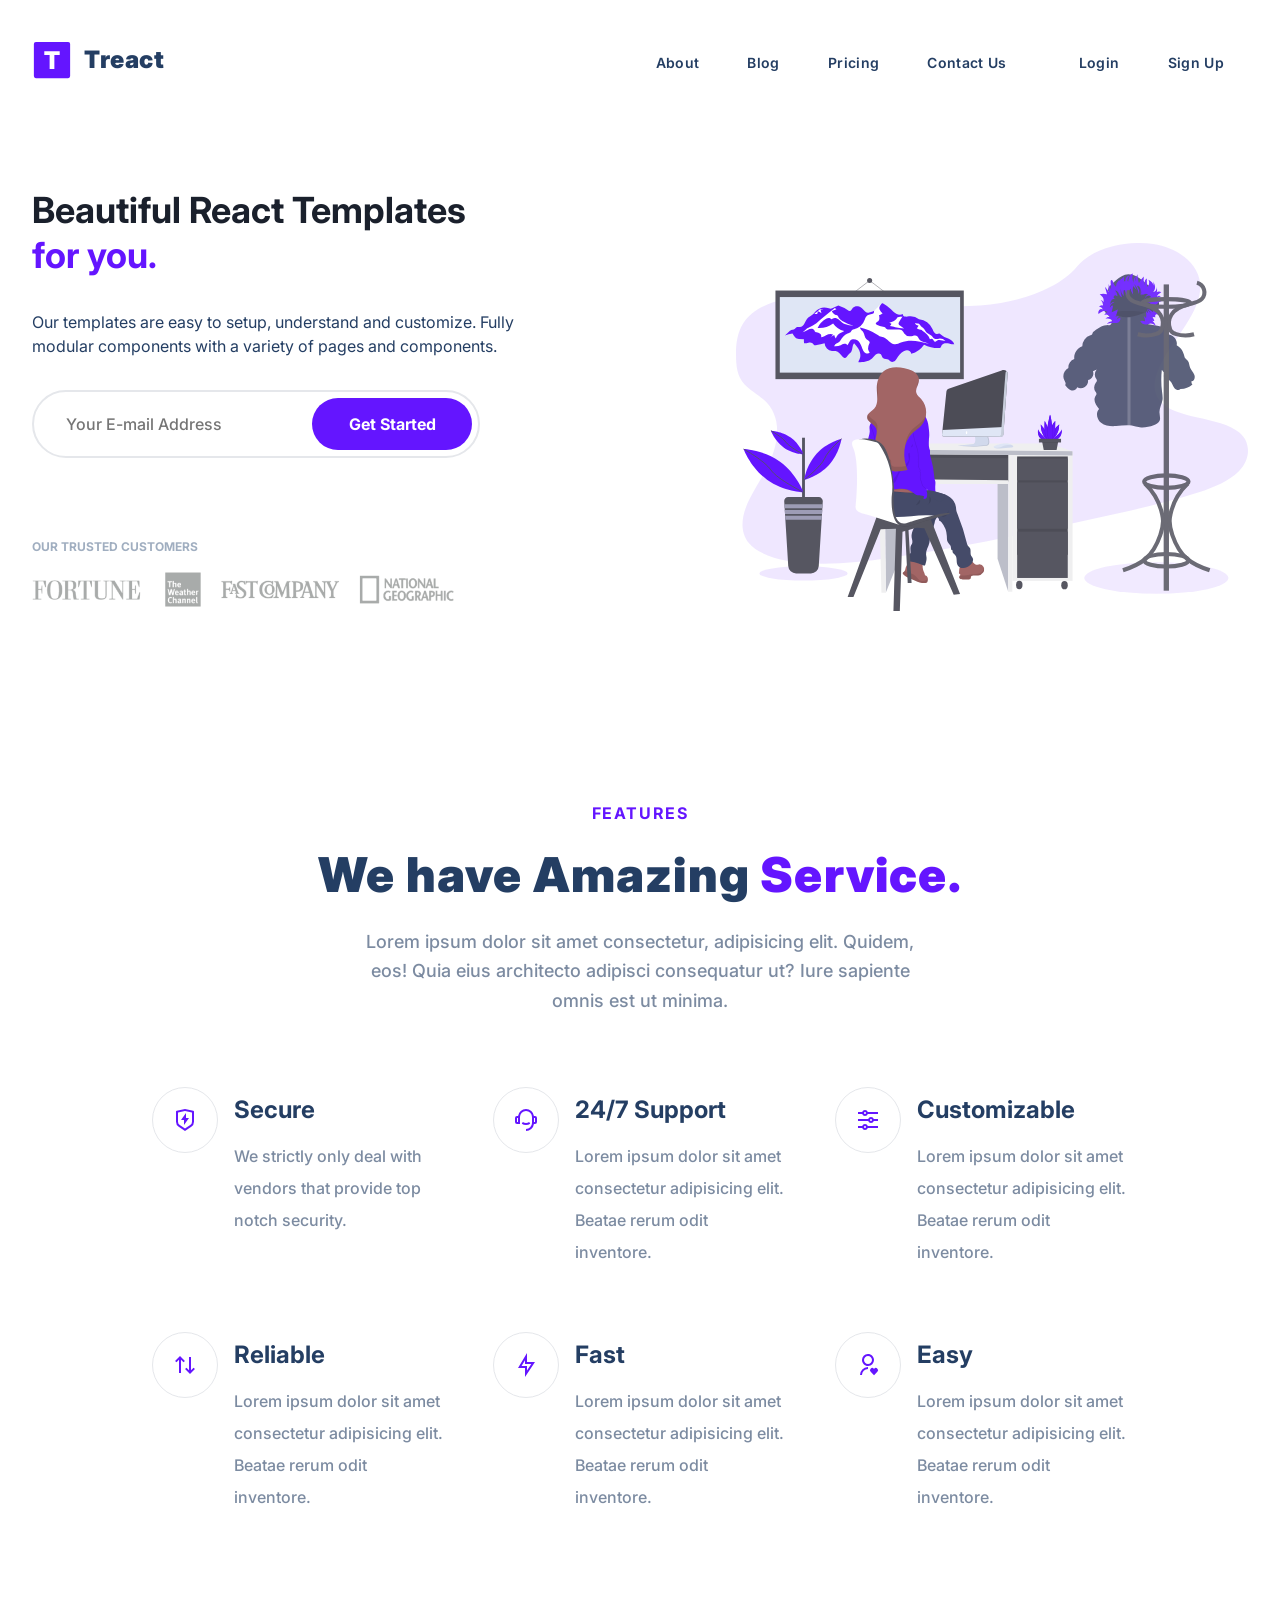
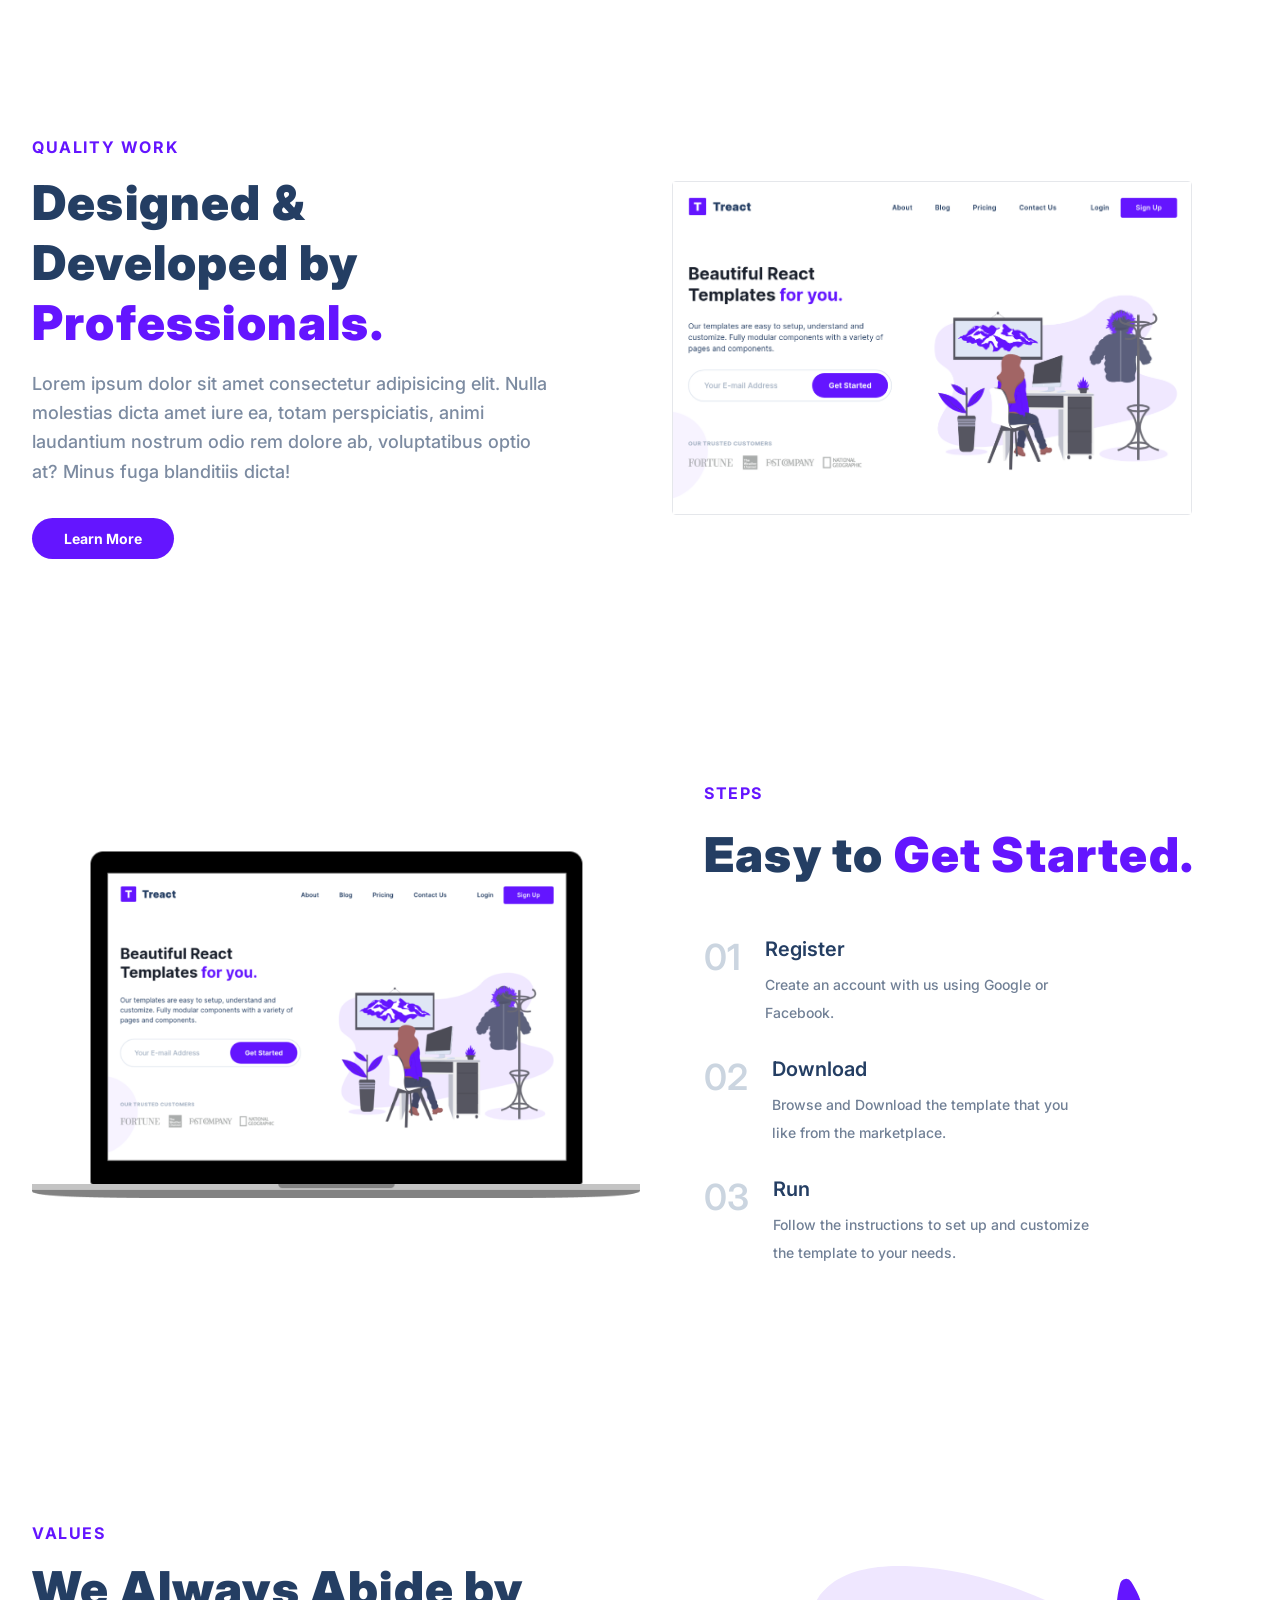
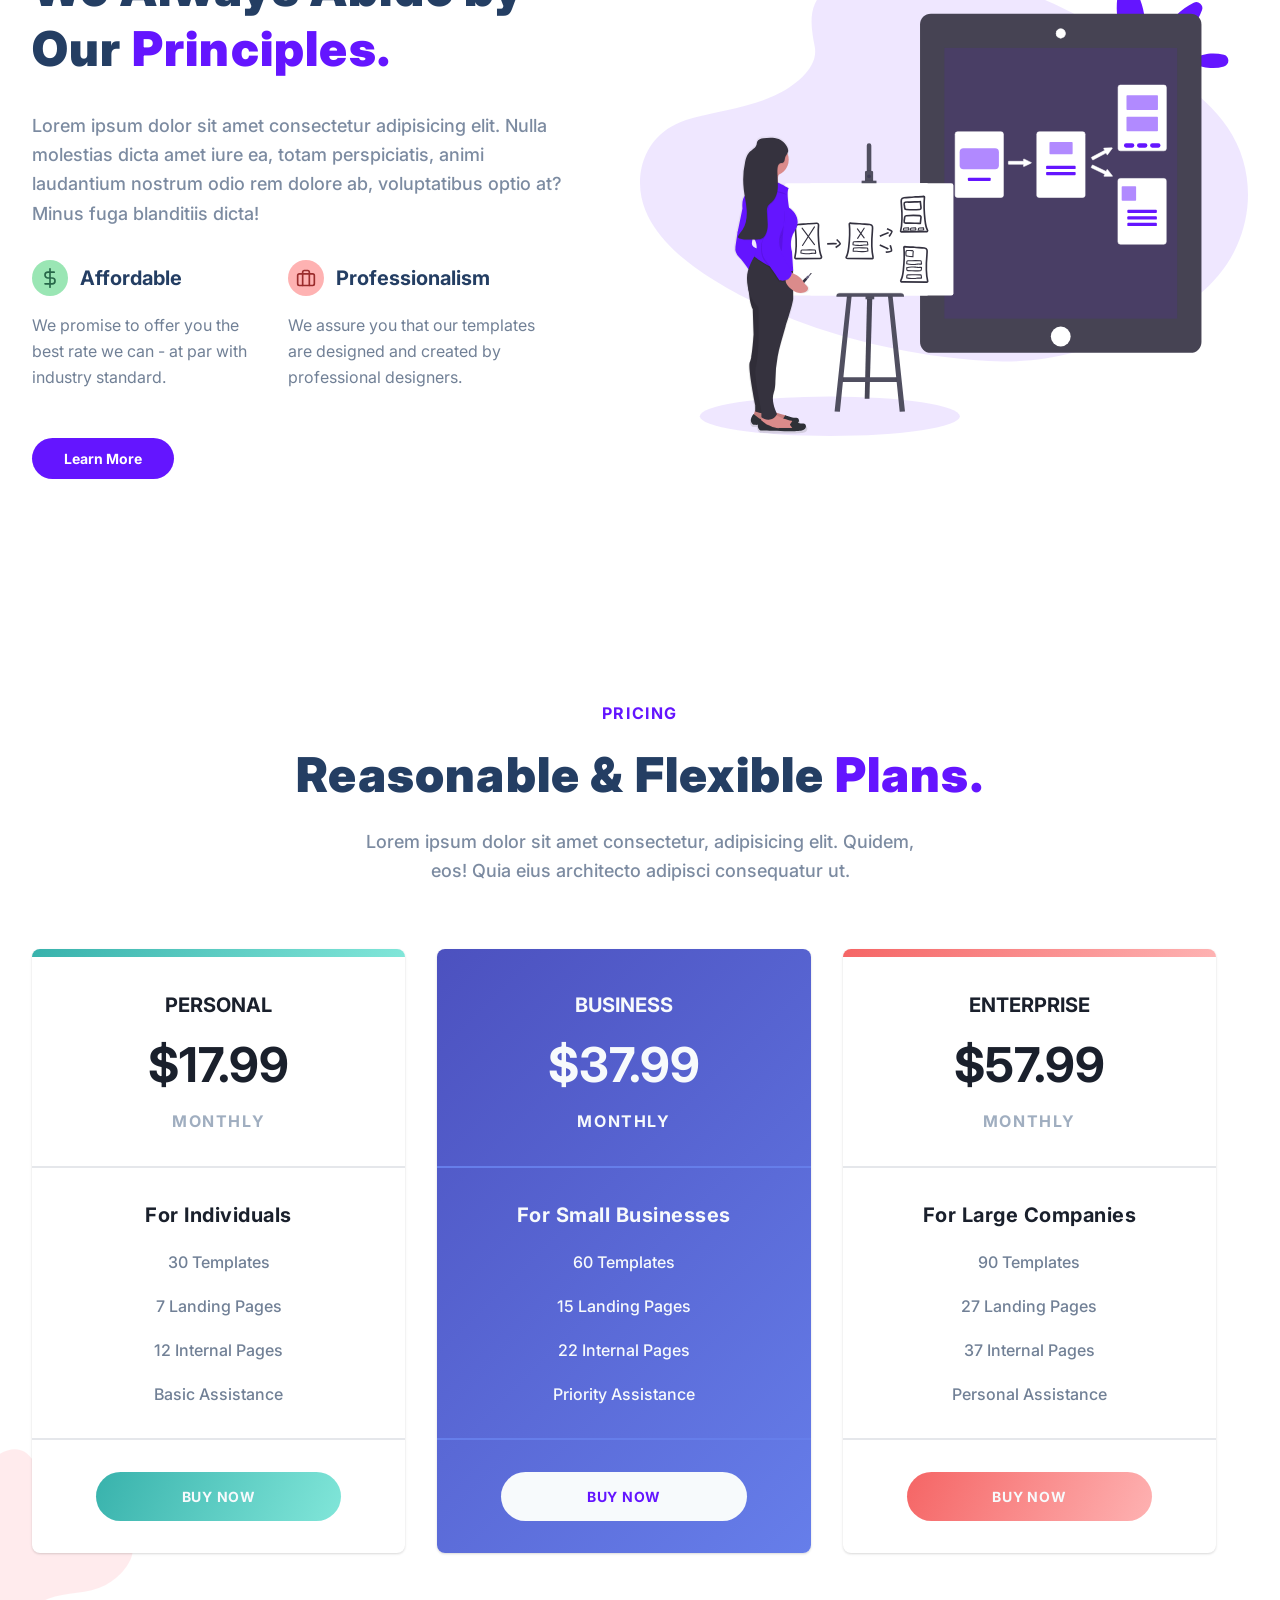
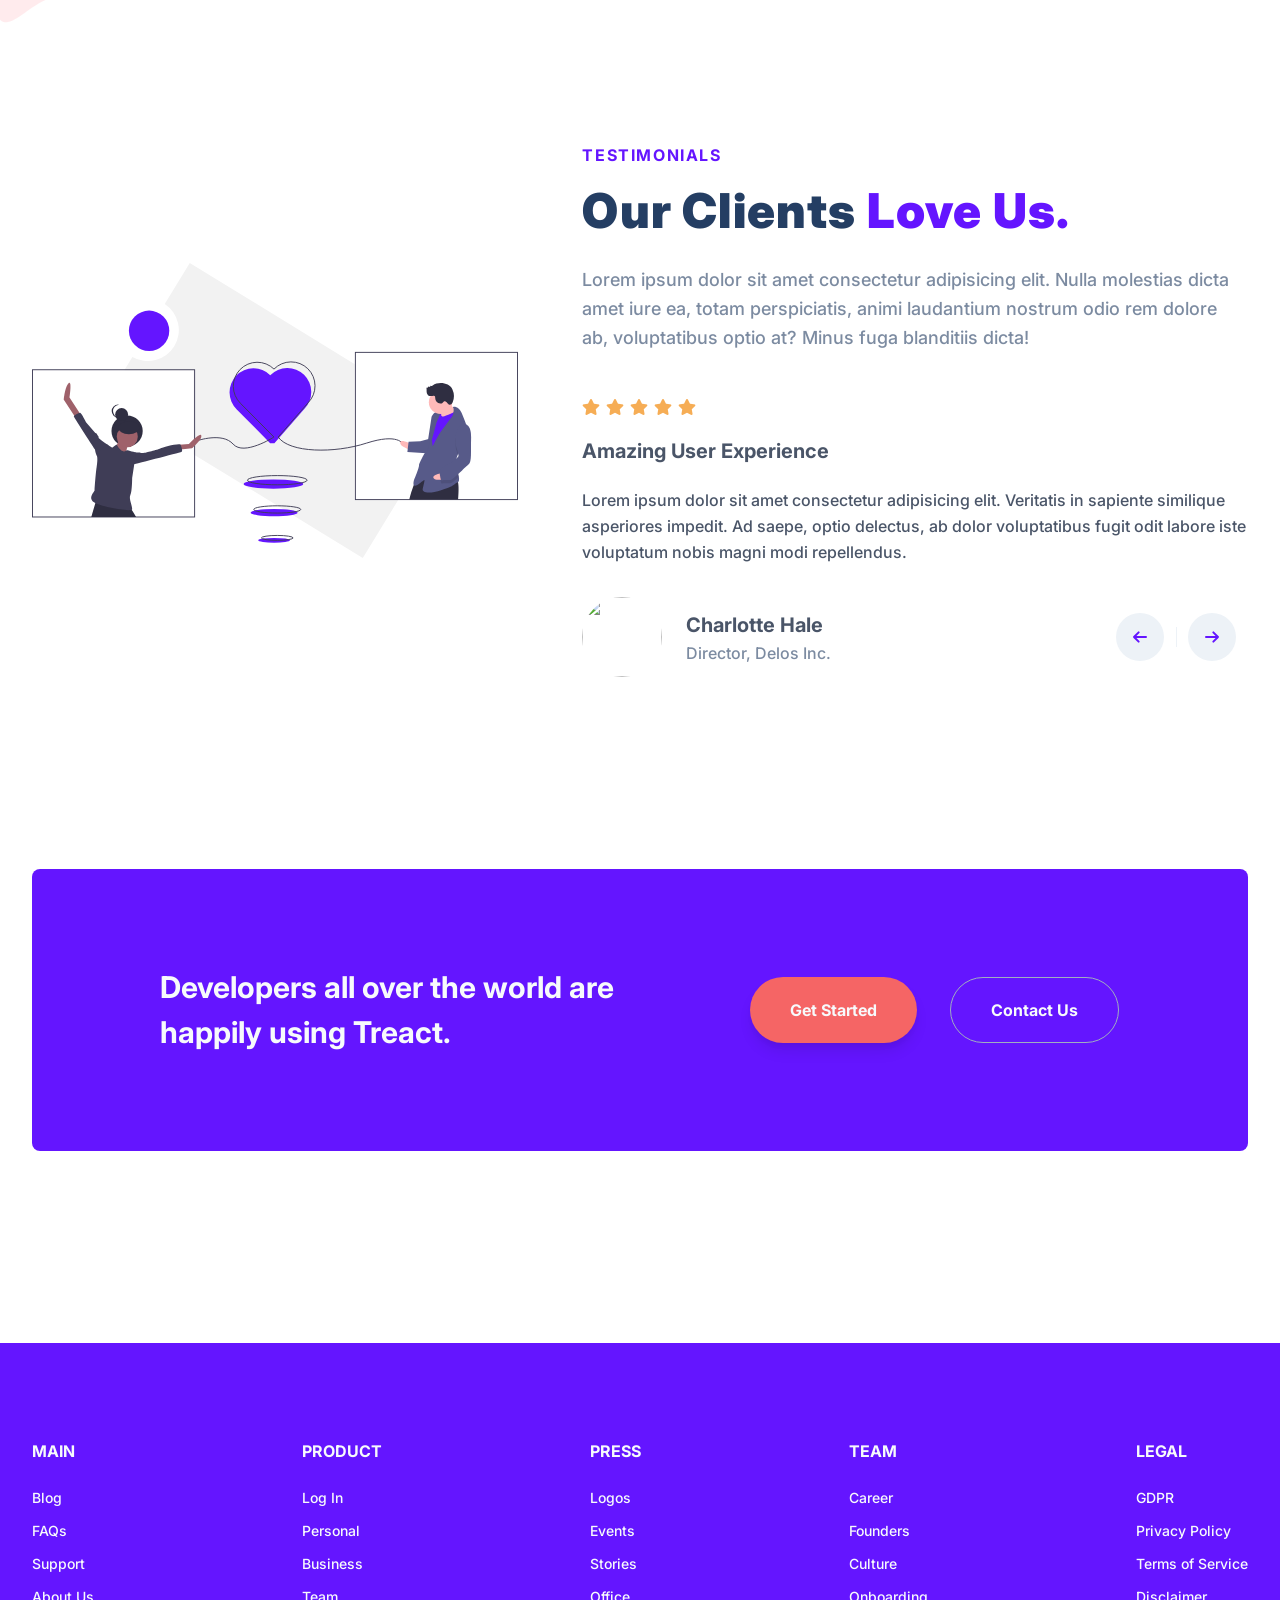
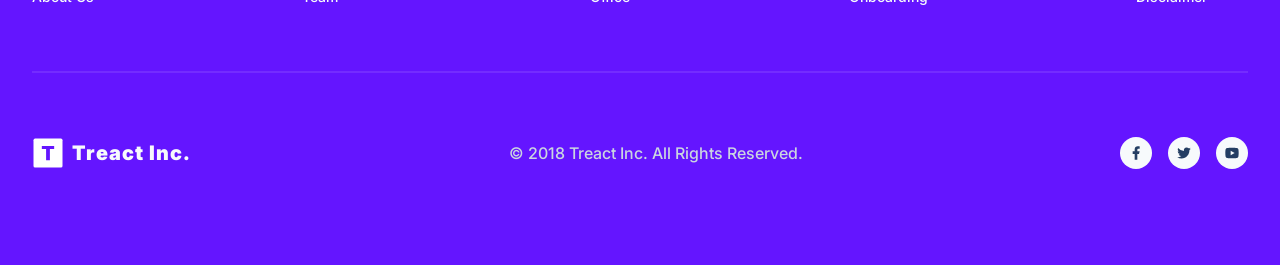
==== commit 0374aa4b: "refactor: final formatting pass correct margins" ====
--- a/index.html
+++ b/index.html
@@ -45,13 +45,11 @@
               <a href="" class="nav__link sign__button">Sign Up</a>
           </div>
           <button class="btn__menu" onclick="openMenu()">
-                    <svg xmlns="http://www.w3.org/2000/svg" width="24" height="24" viewBox="0 0 24 24" fill="none"
-                        stroke="currentColor" stroke-width="2" stroke-linecap="round" stroke-linejoin="round"
-                        class="btn__menu--svg">
-                        <line x1="3" y1="12" x2="21" y2="12"></line>
-                        <line x1="3" y1="6" x2="21" y2="6"></line>
-                        <line x1="3" y1="18" x2="21" y2="18"></line>
-                    </svg>
+            <svg xmlns="http://www.w3.org/2000/svg" width="24" height="24" viewBox="0 0 24 24" fill="none" stroke="currentColor" stroke-width="2" stroke-linecap="round" stroke-linejoin="round" class="btn__menu--svg">
+              <line x1="3" y1="12" x2="21" y2="12"></line>
+              <line x1="3" y1="6" x2="21" y2="6"></line>
+              <line x1="3" y1="18" x2="21" y2="18"></line>
+            </svg>
           </button>
         </div>
       </nav>
@@ -80,7 +78,7 @@
                 <span class="purple">for you.</span>
               </h1>
               <p class="header__description--para">
-                Our templates are easy to set up, understand and customize.
+                Our templates are easy to setup, understand and customize.
                 Fully modular components with a variety of pages and
                 components.
               </p>
@@ -104,23 +102,21 @@
           <div class="row__narrow">
             <h4 class="section__tag">FEATURES</h4>
             <h2 class="section__title">We have Amazing <span class="purple">Service.</span></h2>
-            <p>
+            <p class="section__para">
               Lorem ipsum dolor sit amet consectetur, adipisicing elit.
               Quidem, eos! Quia eius architecto adipisci consequatur ut?
-              Iure sapiente omnis est ut minima? Error, quae illum nemo
-              mollitia distinctio quam nisi!
+              Iure sapiente omnis est ut minima.
             </p>
             <div class="features">
                 <div class="feature">
                   <div class="feature__row">
-                    <figure class="feat__img--wrapper">
-                      <img
-                        src="./assets/shield-icon.daefe14b320b14fbd9cbd18908ac93ec.svg"
+                    <figure class="feature__img--wrapper">
+                      <img class="feature__img" src="./assets/shield-icon.daefe14b320b14fbd9cbd18908ac93ec.svg"
                       />
                     </figure>
                     <div class="feature__text">
-                      <div class="feature__title">Secure</div>
-                      <p class="feat__para">
+                      <h2 class="feature__title">Secure</h2>
+                      <p class="feature__para">
                         We strictly only deal with vendors that provide top notch
                         security.
                       </p>
@@ -129,14 +125,13 @@
                 </div>
                 <div class="feature">
                   <div class="feature__row">
-                    <figure class="feat__img--wrapper">
-                      <img
-                        src="./assets/support-icon.f9253ffa8cb6ffde5bbaa05eb5136375.svg"
+                    <figure class="feature__img--wrapper">
+                      <img class="feature__img" src="./assets/support-icon.f9253ffa8cb6ffde5bbaa05eb5136375.svg"
                       />
                     </figure>
                     <div class="feature__text">
-                      <div class="feature__title">24/7 Support</div>
-                      <p class="feat__para">
+                      <h2 class="feature__title">24/7 Support</h2>
+                      <p class="feature__para">
                         Lorem ipsum dolor sit amet consectetur adipisicing elit.
                         Beatae rerum odit inventore.
                       </p>
@@ -145,14 +140,14 @@
                 </div>
                 <div class="feature">
                   <div class="feature__row">
-                    <figure class="feat__img--wrapper">
-                      <img
+                    <figure class="feature__img--wrapper">
+                      <img class="feature__img" 
                         src="./assets/customize-icon.367468c90fd796009b97fbfba67b2c6a.svg"
                       />
                     </figure>
                     <div class="feature__text">
-                      <div class="feature__title">Customizable</div>
-                      <p class="feat__para">
+                      <h2 class="feature__title">Customizable</h2>
+                      <p class="feature__para">
                         Lorem ipsum dolor sit amet consectetur adipisicing elit.
                         Beatae rerum odit inventore.
                       </p>
@@ -161,14 +156,14 @@
                 </div>
                 <div class="feature">
                   <div class="feature__row">
-                    <figure class="feat__img--wrapper">
-                      <img
+                    <figure class="feature__img--wrapper">
+                      <img class="feature__img" 
                         src="./assets/reliable-icon.1367510a8f0a1bec76dc425d25f92f43.svg"
                       />
                     </figure>
                     <div class="feature__text">
-                      <div class="feature__title">Reliable</div>
-                      <p class="feat__para">
+                      <h2 class="feature__title">Reliable</h2>
+                      <p class="feature__para">
                         Lorem ipsum dolor sit amet consectetur adipisicing elit.
                         Beatae rerum odit inventore.
                       </p>
@@ -177,14 +172,14 @@
                 </div>
                 <div class="feature">
                   <div class="feature__row">
-                    <figure class="feat__img--wrapper">
-                      <img
+                    <figure class="feature__img--wrapper">
+                      <img class="feature__img" 
                         src="./assets/fast-icon.dbb971a73d4805d2fc3bcdacdb55beba.svg"
                       />
                     </figure>
                     <div class="feature__text">
-                      <div class="feature__title">Fast</div>
-                      <p class="feat__para">
+                      <h2 class="feature__title">Fast</h2>
+                      <p class="feature__para">
                         Lorem ipsum dolor sit amet consectetur adipisicing elit.
                         Beatae rerum odit inventore.
                       </p>
@@ -193,14 +188,14 @@
                 </div>
                 <div class="feature">
                   <div class="feature__row">
-                    <figure class="feat__img--wrapper">
-                      <img
+                    <figure class="feature__img--wrapper">
+                      <img class="feature__img" 
                         src="./assets/simple-icon.673b7e1750b2a4ef32907fc164828d00.svg"
                       />
                     </figure>
                     <div class="feature__text">
-                      <div class="feature__title">Easy</div>
-                      <p class="feat__para">
+                      <h2 class="feature__title">Easy</h2>
+                      <p class="feature__para">
                         Lorem ipsum dolor sit amet consectetur adipisicing elit.
                         Beatae rerum odit inventore.
                       </p>
@@ -215,11 +210,11 @@
       <section id="quality">
         <div class="container">
           <div class="row">
-              <div class="quality__desc">
+              <div class="quality__description">
                 <h4 class="section__tag">QUALITY WORK</h4>
                 <h2 class="section__title">
                   Designed & Developed by
-                  <span class="purple">Professionals</span>
+                  <span class="purple">Professionals.</span>
                 </h2>
                 <p class="section__para">
                   Lorem ipsum dolor sit amet consectetur adipisicing elit. Nulla
@@ -335,7 +330,7 @@
       <section id="pricing">
         <div class="container">
           <div class="row">
-              <h4 class="section__tag">PRICING</h4>
+              <div class="section__tag">PRICING</div>
               <h2 class="section__title">Reasonable & Flexible <span class="purple">Plans.</span></h2>
               <p class="section__para">
                 Lorem ipsum dolor sit amet consectetur, adipisicing elit.
@@ -426,37 +421,39 @@
                   laudantium nostrum odio rem dolore ab, voluptatibus optio at?
                   Minus fuga blanditiis dicta!
                 </p>
-                <div class="testimonial__rating">
-                  <i class="fas fa-star" aria-hidden="true"></i>
-                  <i class="fas fa-star" aria-hidden="true"></i>
-                  <i class="fas fa-star" aria-hidden="true"></i>
-                  <i class="fas fa-star" aria-hidden="true"></i>
-                  <i class="fas fa-star" aria-hidden="true"></i>
-                </div>
-                <h3 class="testimonial__title">Amazing User Experience</h3>
-                <p class="testimonial__para">
-                  Lorem ipsum dolor sit amet consectetur adipisicing elit. Veritatis in sapiente similique asperiores impedit. Ad saepe, optio delectus, ab dolor voluptatibus fugit odit labore iste voluptatum nobis magni modi repellendus.
-                </p>
-                <div class="testimonial__bottom">
-                  <div class="testimonial__profile">
-                    <img src="https://images.unsplash.com/photo-1494790108377-be9c29b29330?ixlib=rb-1.2.1&amp;ixid=eyJhcHBfaWQiOjEyMDd9&amp;auto=format&amp;fit=facearea&amp;facepad=3.25&amp;w=512&amp;h=512&amp;q=80" class="testimonial__img">
-                    <div class="testimonial__details">
-                      <div class="testimonial__name">Charlotte Hale</div>
-                      <div class="testimonial__role">Director, Delos Inc.</div>
-                    </div>
-                  </div>
-                  <div class="testimonial__buttons">
-                    <button class="testimonial__button">
-                      <svg fill="none" stroke="rgb(100,21,255)" stroke-linecap="round" stroke-linejoin="round" stroke-width="3" viewBox="0 0 24 24">
-                        <path d="M10 19l-7-7m0 0l7-7m-7 7h18"></path>
-                      </svg>
-                    </button>
-                    <div class="divider"></div>
-                    <button class="testimonial__button">
-                      <svg fill="none" stroke="rgb(100,21,255)" stroke-linecap="round" stroke-linejoin="round" stroke-width="3" viewBox="0 0 24 24">
-                        <path d="M14 5l7 7m0 0l-7 7m7-7H3"></path>
-                      </svg>
-                    </button>
+                <div class="testimonial">
+                  <div class="testimonial__rating">
+                    <i class="fas fa-star" aria-hidden="true"></i>
+                    <i class="fas fa-star" aria-hidden="true"></i>
+                    <i class="fas fa-star" aria-hidden="true"></i>
+                    <i class="fas fa-star" aria-hidden="true"></i>
+                    <i class="fas fa-star" aria-hidden="true"></i>
+                  </div>
+                  <h3 class="testimonial__title">Amazing User Experience</h3>
+                  <p class="testimonial__para">
+                    Lorem ipsum dolor sit amet consectetur adipisicing elit. Veritatis in sapiente similique asperiores impedit. Ad saepe, optio delectus, ab dolor voluptatibus fugit odit labore iste voluptatum nobis magni modi repellendus.
+                  </p>
+                  <div class="testimonial__bottom">
+                    <div class="testimonial__profile">
+                      <img src="https://images.unsplash.com/photo-1494790108377-be9c29b29330?ixlib=rb-1.2.1&amp;ixid=eyJhcHBfaWQiOjEyMDd9&amp;auto=format&amp;fit=facearea&amp;facepad=3.25&amp;w=512&amp;h=512&amp;q=80" class="testimonial__img">
+                      <div class="testimonial__details">
+                        <div class="testimonial__name">Charlotte Hale</div>
+                        <div class="testimonial__role">Director, Delos Inc.</div>
+                      </div>
+                    </div>
+                    <div class="testimonial__buttons">
+                      <button class="testimonial__button">
+                        <svg fill="none" stroke="rgb(100,21,255)" stroke-linecap="round" stroke-linejoin="round" stroke-width="3" viewBox="0 0 24 24">
+                          <path d="M10 19l-7-7m0 0l7-7m-7 7h18"></path>
+                        </svg>
+                      </button>
+                      <div class="divider"></div>
+                      <button class="testimonial__button">
+                        <svg fill="none" stroke="rgb(100,21,255)" stroke-linecap="round" stroke-linejoin="round" stroke-width="3" viewBox="0 0 24 24">
+                          <path d="M14 5l7 7m0 0l-7 7m7-7H3"></path>
+                        </svg>
+                      </button>
+                    </div>
                   </div>
                 </div>
               </div>
--- a/styles.css
+++ b/styles.css
@@ -9,9 +9,10 @@
     font-family: 'Inter', system-ui;
     color: #243e63;
   }
-  /* margin: 0;
-    padding: 0;
-    box-sizing: border-box; */
+
+html {
+  scroll-behavior: smooth;
+}
 
 body {
     max-width: 100vw;
@@ -26,17 +27,6 @@
   font-size: 48px;
   color: #1a202c;
   line-height: 1.25;
-}
-
-h2 {
-  display: block;
-  font-size: 1.5em;
-  margin-block-start: 0.83em;
-  margin-block-end: 0.83em;
-  margin-inline-start: 0px;
-  margin-inline-end: 0px;
-  font-weight: bold;
-  unicode-bidi: isolate;
 }
 
 h3 {
@@ -50,15 +40,7 @@
   unicode-bidi: isolate;
 }
 
-h4 {
-  display: block;
-  margin-block-start: 1.33em;
-  margin-block-end: 1.33em;
-  margin-inline-start: 0px;
-  margin-inline-end: 0px;
-  font-weight: bold;
-  unicode-bidi: isolate;
-}
+
 
 p {
   font-size: 18px;
@@ -68,11 +50,6 @@
 button {
   cursor: pointer;
   border: none;
-  /* border: none;
-  background-color: #622be2;
-  color: white;
-  border-radius: 16px;
-  padding: 8px 24px; */
 }
 .btn {
     background-color: #6415ff;
@@ -85,6 +62,9 @@
     transition: all 300ms ease;
     cursor: pointer;
 }
+.btn:hover {
+  background-color: #5011cc;
+}
 
 img {
   width: 100%;
@@ -117,15 +97,6 @@
     padding: 0 32px;
 }
 /* * */
-
-figure {
-  display: block;
-  margin-block-start: 1em;
-  margin-block-end: 1em;
-  margin-inline-start: 40px;
-  margin-inline-end: 40px;
-  unicode-bidi: isolate;
-} /*moderate grasp on how these work but I'm not confident I could decide these values myself in full*/
 
 svg [AttributesStyle] {
     width: 24;
@@ -152,7 +123,7 @@
   margin: 16px 0;
   font-size: 48px;
   font-weight: 900;
-  color: rgb(36, 62, 99);
+  color: #243e63;
   line-height: 1.5;
   letter-spacing: 0.025em;
 }
@@ -174,10 +145,6 @@
     display: flex;
     padding-top: 32px;
 }
-/*  display:flex;
-  justify-content: space-between;
-  align-items: center;
-  max-height: 32px; */
 
 .nav__row {
     display: flex;
@@ -240,35 +207,11 @@
 }
 
 
-.sign__button {
-  margin: 0;
-  padding: 10px 32px;
-  margin-top: 2px;
-  border-radius: 9999px;
-  color: #fff;
-  background-color: #6415ff;
-  line-height: 1.5;
-  border: none;
-  width: auto;
-  transition: all 300ms ease;
-}
-
-.sign__button:hover {
-  color: white;
-  background:#410fa7;
-}
-
-.sign__button:after {
-  width: 0;
-  height: 0;
-}
-
 .btn__menu {
+    background-color: transparent;
+    border: none;
     display: none;
-    background: transparent;
-    border: none;
     transition: all 300ms ease;
-    font-size: 24px;
 }
 
 .btn__menu--svg:hover {
@@ -279,51 +222,40 @@
   cursor: pointer;
 }
 
-.modal {
-    position: fixed;
-    top: 0;
-    left: 0;
-    right: 0;
-    height: 378px;
-    margin: 24px 16px;
-    padding: 32px;
-    background-color:#fff;
-    border: 1px solid rgb(229, 231, 235);
-    border-radius: 8px;
-    z-index: 4;
-    visibility: hidden;
-    opacity: 0;
-    transform: translateX(300%);
-    transition: all 300ms ease;
-}
-
-.modal__links {
-    width: 100%;
-    height: 100%;
-    display: flex;
-    flex-direction: column;
-    align-items: center;
-}
-
-.modal__link {
-    color: #1a202c;
-    font-size: 18px;
-    font-weight: 600;
-    line-height: 1.5;
-    margin: 8px 0;
-    padding-bottom: 4px;
-    border-bottom: 2px solid transparent;
-}
-
-.modal__link--primary {
-    color: #f7fafc;
-    padding: 12px 32px;
-    background: #6415ff;
-    border-radius: 500px;
-    border: none;
-}
-
-.menu--open .modal {
+.menu {
+  position: fixed;
+  top: 0;
+  left: 0;
+  right: 0;
+  height: 378px;
+  margin: 24px 16px;
+  padding: 32px;
+  background-color: #fff;
+  border: 1px solid #e5e7eb;
+  border-radius: 8px;
+  z-index: 4;
+  visibility: hidden;
+  opacity: 0;
+  transform: translateX(300%);
+  transition: all 300ms ease;
+}
+.menu__links {
+  width: 100%;
+  height: 100%;
+  display: flex;
+  flex-direction: column;
+  align-items: center;
+}
+.menu__link {
+  color: #1a202c;
+  font-size: 18px;
+  font-weight: 600;
+  line-height: 1.5;
+  margin: 8px 0;
+  padding-bottom: 4px;
+  border-bottom: 2px solid transparent;
+}
+.menu--open .menu {
     visibility: visible;
     opacity: 1;
     transform: translateX(0);
@@ -387,6 +319,9 @@
   z-index: 1;
   transition: border-color 300ms;
 }
+.header__email--input:hover {
+  border-color: rgba(160, 174, 192);
+}
 .header__email--btn {
   z-index: 2;
   margin: 8px;
@@ -477,14 +412,14 @@
   width: calc(100%/3);
 }
 
-.feat__img--wrapper {
+.feature__img--wrapper {
   display: flex;
   padding: 20px;
   border: 1px solid #e5e7eb;
   border-radius: 500px;
 }
 
-.feat__para {
+.feature__para {
   margin-top: 16px;
   font-size: 16px;
   max-width: calc(634px / 3);
@@ -515,6 +450,10 @@
   margin-top: 32px;
 }
 
+#quality .section__title, #values .section__title {
+  line-height: 1.25;
+}
+
 .quality__img--wrapper {
   border-radius: 4px;
   border: 1px solid #e5e7eb;
@@ -528,12 +467,12 @@
   z-index: 1;
 }
 
-.quality__desc {
+.quality__description {
   max-width: 576px;
   margin-right: 64px;
 }
 
-.quality__desc,
+.quality__description,
 .quality__img--wrapper {
   width: 50%;
 }
@@ -631,6 +570,11 @@
     align-items: center;
 }
 
+#values .section__title {
+  margin-top: 16px;
+  margin-bottom: 32px;
+}
+
 #values .btn {
   margin-top: 48px;
 }
@@ -681,11 +625,6 @@
 .value__img {
   width: 20px;
   height: 20px;
-}
-
-svg:not(:root) {
-    overflow-clip-margin: content-box;
-    overflow: hidden;
 }
 
 .value__name {
@@ -722,9 +661,13 @@
 
 
 #pricing .row {
-    display: flex;
-    flex-direction: column;
-    align-items: center;
+  display: flex;
+  flex-direction: column;
+  align-items: center;
+}
+#pricing .section__para {
+  max-width: 576px;
+  text-align: center;
 }
 
 .plans {
@@ -743,14 +686,14 @@
     max-width: 24rem;
     flex-direction: column;
     border-radius: 0.5rem;
-    background-color: #fff;
+    background-color: #ffffff;
     padding-left: 2rem;
     padding-right: 2rem;
     margin-right: 2rem;
     padding-top: 0.5rem;
     text-align: center;
-    color: rgb(26 32 44);
-    box-shadow: #000 0px 0px 0px 0px, rgba(0, 0, 0, 0) 0px 0px 0px 0px, rgba(0, 0, 0, 0.1) 0px 1px 3px 0px, #000 0px 1px 2px 0px;
+    color: #1a202c;
+    box-shadow: #00000000 0px 0px 0px 0px, #00000000 0px 0px 0px 0px, #0000001a 0px 1px 3px 0px, #0000000f 0px 1px 2px 0px;
 }
 
 .plan__top {
@@ -908,6 +851,10 @@
   align-items: center;
   justify-content: space-between;
 }
+#testimonials .section__title {
+    margin-bottom: 24px;
+    line-height: 1.25;
+}
 
 .testimonial {
   margin-top: 40px;
@@ -1031,12 +978,10 @@
   align-items: center;
 }
 
-g[AttributesStyle] {
+/* g[AttributesStyle] {
   transform: translate(300, 300);
-}
-:not(svg) {
-  transform-origin: 0px 0px;
-}
+} */
+
 
 .start__row {
   width: 100%;
@@ -1089,10 +1034,6 @@
   transition: all 300ms ease;
 }
 
-:not(svg) {
-    transform-origin: 0px 0px;
-}
-
 
 /* MERGED */
 
@@ -1325,6 +1266,9 @@
   .features {
     max-width: 768px;
   }
+  .feature__title {
+    line-height: 1;
+  }
 
   .section__title {
     font-size: 36px;
@@ -1343,7 +1287,7 @@
     margin: 0 16px;
   }
 
-  .quality__desc {
+  .quality__description {
   margin-right: 0px;
   padding-right: 48px;
   }
@@ -1419,11 +1363,7 @@
   max-width: 384px; /*aka half*/
   }
 
-  .feature__title {
-    line-height: 1;
-  }
-
-  .feat__para {
+  .feature__para {
     max-width: none;
   }
 
@@ -1523,6 +1463,11 @@
     font-size: 36px;
   }
 
+  .feature__title {
+    letter-spacing: 0.025em;
+    line-height: 1;
+  }
+
   .section__title {
     font-size: 30px;
     line-height: 1.25;
@@ -1539,12 +1484,7 @@
     margin-top: 16px;
   }
 
-  .feature__title {
-    letter-spacing: 0.025em;
-    line-height: 1;
-  }
-
-  .feat__para {
+  .feature__para {
     margin-top: 4px;
     line-height: 2;
   }
--- a/styles.css
+++ b/styles.css
@@ -9,9 +9,10 @@
     font-family: 'Inter', system-ui;
     color: #243e63;
   }
-  /* margin: 0;
-    padding: 0;
-    box-sizing: border-box; */
+
+html {
+  scroll-behavior: smooth;
+}
 
 body {
     max-width: 100vw;
@@ -26,17 +27,6 @@
   font-size: 48px;
   color: #1a202c;
   line-height: 1.25;
-}
-
-h2 {
-  display: block;
-  font-size: 1.5em;
-  margin-block-start: 0.83em;
-  margin-block-end: 0.83em;
-  margin-inline-start: 0px;
-  margin-inline-end: 0px;
-  font-weight: bold;
-  unicode-bidi: isolate;
 }
 
 h3 {
@@ -50,15 +40,7 @@
   unicode-bidi: isolate;
 }
 
-h4 {
-  display: block;
-  margin-block-start: 1.33em;
-  margin-block-end: 1.33em;
-  margin-inline-start: 0px;
-  margin-inline-end: 0px;
-  font-weight: bold;
-  unicode-bidi: isolate;
-}
+
 
 p {
   font-size: 18px;
@@ -68,11 +50,6 @@
 button {
   cursor: pointer;
   border: none;
-  /* border: none;
-  background-color: #622be2;
-  color: white;
-  border-radius: 16px;
-  padding: 8px 24px; */
 }
 .btn {
     background-color: #6415ff;
@@ -85,6 +62,9 @@
     transition: all 300ms ease;
     cursor: pointer;
 }
+.btn:hover {
+  background-color: #5011cc;
+}
 
 img {
   width: 100%;
@@ -117,15 +97,6 @@
     padding: 0 32px;
 }
 /* * */
-
-figure {
-  display: block;
-  margin-block-start: 1em;
-  margin-block-end: 1em;
-  margin-inline-start: 40px;
-  margin-inline-end: 40px;
-  unicode-bidi: isolate;
-} /*moderate grasp on how these work but I'm not confident I could decide these values myself in full*/
 
 svg [AttributesStyle] {
     width: 24;
@@ -152,7 +123,7 @@
   margin: 16px 0;
   font-size: 48px;
   font-weight: 900;
-  color: rgb(36, 62, 99);
+  color: #243e63;
   line-height: 1.5;
   letter-spacing: 0.025em;
 }
@@ -174,10 +145,6 @@
     display: flex;
     padding-top: 32px;
 }
-/*  display:flex;
-  justify-content: space-between;
-  align-items: center;
-  max-height: 32px; */
 
 .nav__row {
     display: flex;
@@ -240,35 +207,11 @@
 }
 
 
-.sign__button {
-  margin: 0;
-  padding: 10px 32px;
-  margin-top: 2px;
-  border-radius: 9999px;
-  color: #fff;
-  background-color: #6415ff;
-  line-height: 1.5;
-  border: none;
-  width: auto;
-  transition: all 300ms ease;
-}
-
-.sign__button:hover {
-  color: white;
-  background:#410fa7;
-}
-
-.sign__button:after {
-  width: 0;
-  height: 0;
-}
-
 .btn__menu {
+    background-color: transparent;
+    border: none;
     display: none;
-    background: transparent;
-    border: none;
     transition: all 300ms ease;
-    font-size: 24px;
 }
 
 .btn__menu--svg:hover {
@@ -279,51 +222,40 @@
   cursor: pointer;
 }
 
-.modal {
-    position: fixed;
-    top: 0;
-    left: 0;
-    right: 0;
-    height: 378px;
-    margin: 24px 16px;
-    padding: 32px;
-    background-color:#fff;
-    border: 1px solid rgb(229, 231, 235);
-    border-radius: 8px;
-    z-index: 4;
-    visibility: hidden;
-    opacity: 0;
-    transform: translateX(300%);
-    transition: all 300ms ease;
-}
-
-.modal__links {
-    width: 100%;
-    height: 100%;
-    display: flex;
-    flex-direction: column;
-    align-items: center;
-}
-
-.modal__link {
-    color: #1a202c;
-    font-size: 18px;
-    font-weight: 600;
-    line-height: 1.5;
-    margin: 8px 0;
-    padding-bottom: 4px;
-    border-bottom: 2px solid transparent;
-}
-
-.modal__link--primary {
-    color: #f7fafc;
-    padding: 12px 32px;
-    background: #6415ff;
-    border-radius: 500px;
-    border: none;
-}
-
-.menu--open .modal {
+.menu {
+  position: fixed;
+  top: 0;
+  left: 0;
+  right: 0;
+  height: 378px;
+  margin: 24px 16px;
+  padding: 32px;
+  background-color: #fff;
+  border: 1px solid #e5e7eb;
+  border-radius: 8px;
+  z-index: 4;
+  visibility: hidden;
+  opacity: 0;
+  transform: translateX(300%);
+  transition: all 300ms ease;
+}
+.menu__links {
+  width: 100%;
+  height: 100%;
+  display: flex;
+  flex-direction: column;
+  align-items: center;
+}
+.menu__link {
+  color: #1a202c;
+  font-size: 18px;
+  font-weight: 600;
+  line-height: 1.5;
+  margin: 8px 0;
+  padding-bottom: 4px;
+  border-bottom: 2px solid transparent;
+}
+.menu--open .menu {
     visibility: visible;
     opacity: 1;
     transform: translateX(0);
@@ -387,6 +319,9 @@
   z-index: 1;
   transition: border-color 300ms;
 }
+.header__email--input:hover {
+  border-color: rgba(160, 174, 192);
+}
 .header__email--btn {
   z-index: 2;
   margin: 8px;
@@ -477,14 +412,14 @@
   width: calc(100%/3);
 }
 
-.feat__img--wrapper {
+.feature__img--wrapper {
   display: flex;
   padding: 20px;
   border: 1px solid #e5e7eb;
   border-radius: 500px;
 }
 
-.feat__para {
+.feature__para {
   margin-top: 16px;
   font-size: 16px;
   max-width: calc(634px / 3);
@@ -515,6 +450,10 @@
   margin-top: 32px;
 }
 
+#quality .section__title, #values .section__title {
+  line-height: 1.25;
+}
+
 .quality__img--wrapper {
   border-radius: 4px;
   border: 1px solid #e5e7eb;
@@ -528,12 +467,12 @@
   z-index: 1;
 }
 
-.quality__desc {
+.quality__description {
   max-width: 576px;
   margin-right: 64px;
 }
 
-.quality__desc,
+.quality__description,
 .quality__img--wrapper {
   width: 50%;
 }
@@ -631,6 +570,11 @@
     align-items: center;
 }
 
+#values .section__title {
+  margin-top: 16px;
+  margin-bottom: 32px;
+}
+
 #values .btn {
   margin-top: 48px;
 }
@@ -681,11 +625,6 @@
 .value__img {
   width: 20px;
   height: 20px;
-}
-
-svg:not(:root) {
-    overflow-clip-margin: content-box;
-    overflow: hidden;
 }
 
 .value__name {
@@ -722,9 +661,13 @@
 
 
 #pricing .row {
-    display: flex;
-    flex-direction: column;
-    align-items: center;
+  display: flex;
+  flex-direction: column;
+  align-items: center;
+}
+#pricing .section__para {
+  max-width: 576px;
+  text-align: center;
 }
 
 .plans {
@@ -743,14 +686,14 @@
     max-width: 24rem;
     flex-direction: column;
     border-radius: 0.5rem;
-    background-color: #fff;
+    background-color: #ffffff;
     padding-left: 2rem;
     padding-right: 2rem;
     margin-right: 2rem;
     padding-top: 0.5rem;
     text-align: center;
-    color: rgb(26 32 44);
-    box-shadow: #000 0px 0px 0px 0px, rgba(0, 0, 0, 0) 0px 0px 0px 0px, rgba(0, 0, 0, 0.1) 0px 1px 3px 0px, #000 0px 1px 2px 0px;
+    color: #1a202c;
+    box-shadow: #00000000 0px 0px 0px 0px, #00000000 0px 0px 0px 0px, #0000001a 0px 1px 3px 0px, #0000000f 0px 1px 2px 0px;
 }
 
 .plan__top {
@@ -908,6 +851,10 @@
   align-items: center;
   justify-content: space-between;
 }
+#testimonials .section__title {
+    margin-bottom: 24px;
+    line-height: 1.25;
+}
 
 .testimonial {
   margin-top: 40px;
@@ -1031,12 +978,10 @@
   align-items: center;
 }
 
-g[AttributesStyle] {
+/* g[AttributesStyle] {
   transform: translate(300, 300);
-}
-:not(svg) {
-  transform-origin: 0px 0px;
-}
+} */
+
 
 .start__row {
   width: 100%;
@@ -1089,10 +1034,6 @@
   transition: all 300ms ease;
 }
 
-:not(svg) {
-    transform-origin: 0px 0px;
-}
-
 
 /* MERGED */
 
@@ -1325,6 +1266,9 @@
   .features {
     max-width: 768px;
   }
+  .feature__title {
+    line-height: 1;
+  }
 
   .section__title {
     font-size: 36px;
@@ -1343,7 +1287,7 @@
     margin: 0 16px;
   }
 
-  .quality__desc {
+  .quality__description {
   margin-right: 0px;
   padding-right: 48px;
   }
@@ -1419,11 +1363,7 @@
   max-width: 384px; /*aka half*/
   }
 
-  .feature__title {
-    line-height: 1;
-  }
-
-  .feat__para {
+  .feature__para {
     max-width: none;
   }
 
@@ -1523,6 +1463,11 @@
     font-size: 36px;
   }
 
+  .feature__title {
+    letter-spacing: 0.025em;
+    line-height: 1;
+  }
+
   .section__title {
     font-size: 30px;
     line-height: 1.25;
@@ -1539,12 +1484,7 @@
     margin-top: 16px;
   }
 
-  .feature__title {
-    letter-spacing: 0.025em;
-    line-height: 1;
-  }
-
-  .feat__para {
+  .feature__para {
     margin-top: 4px;
     line-height: 2;
   }
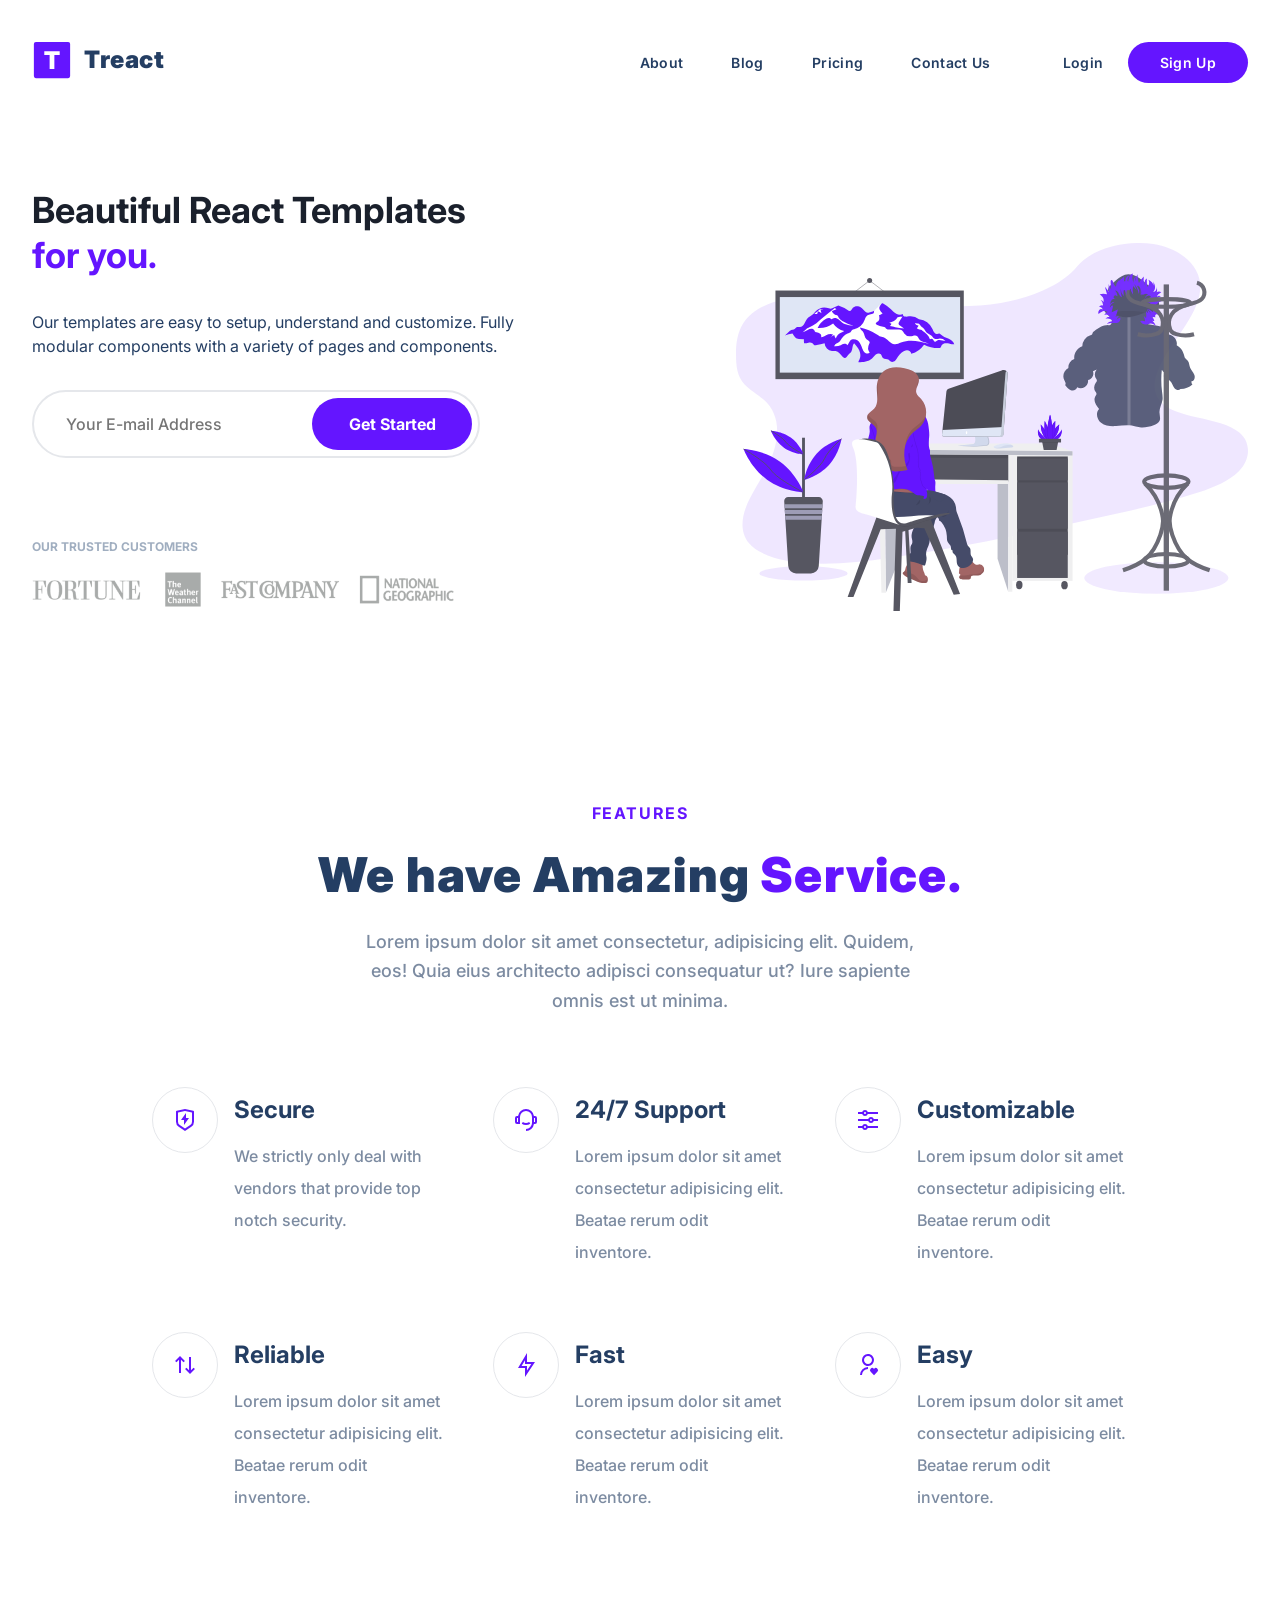
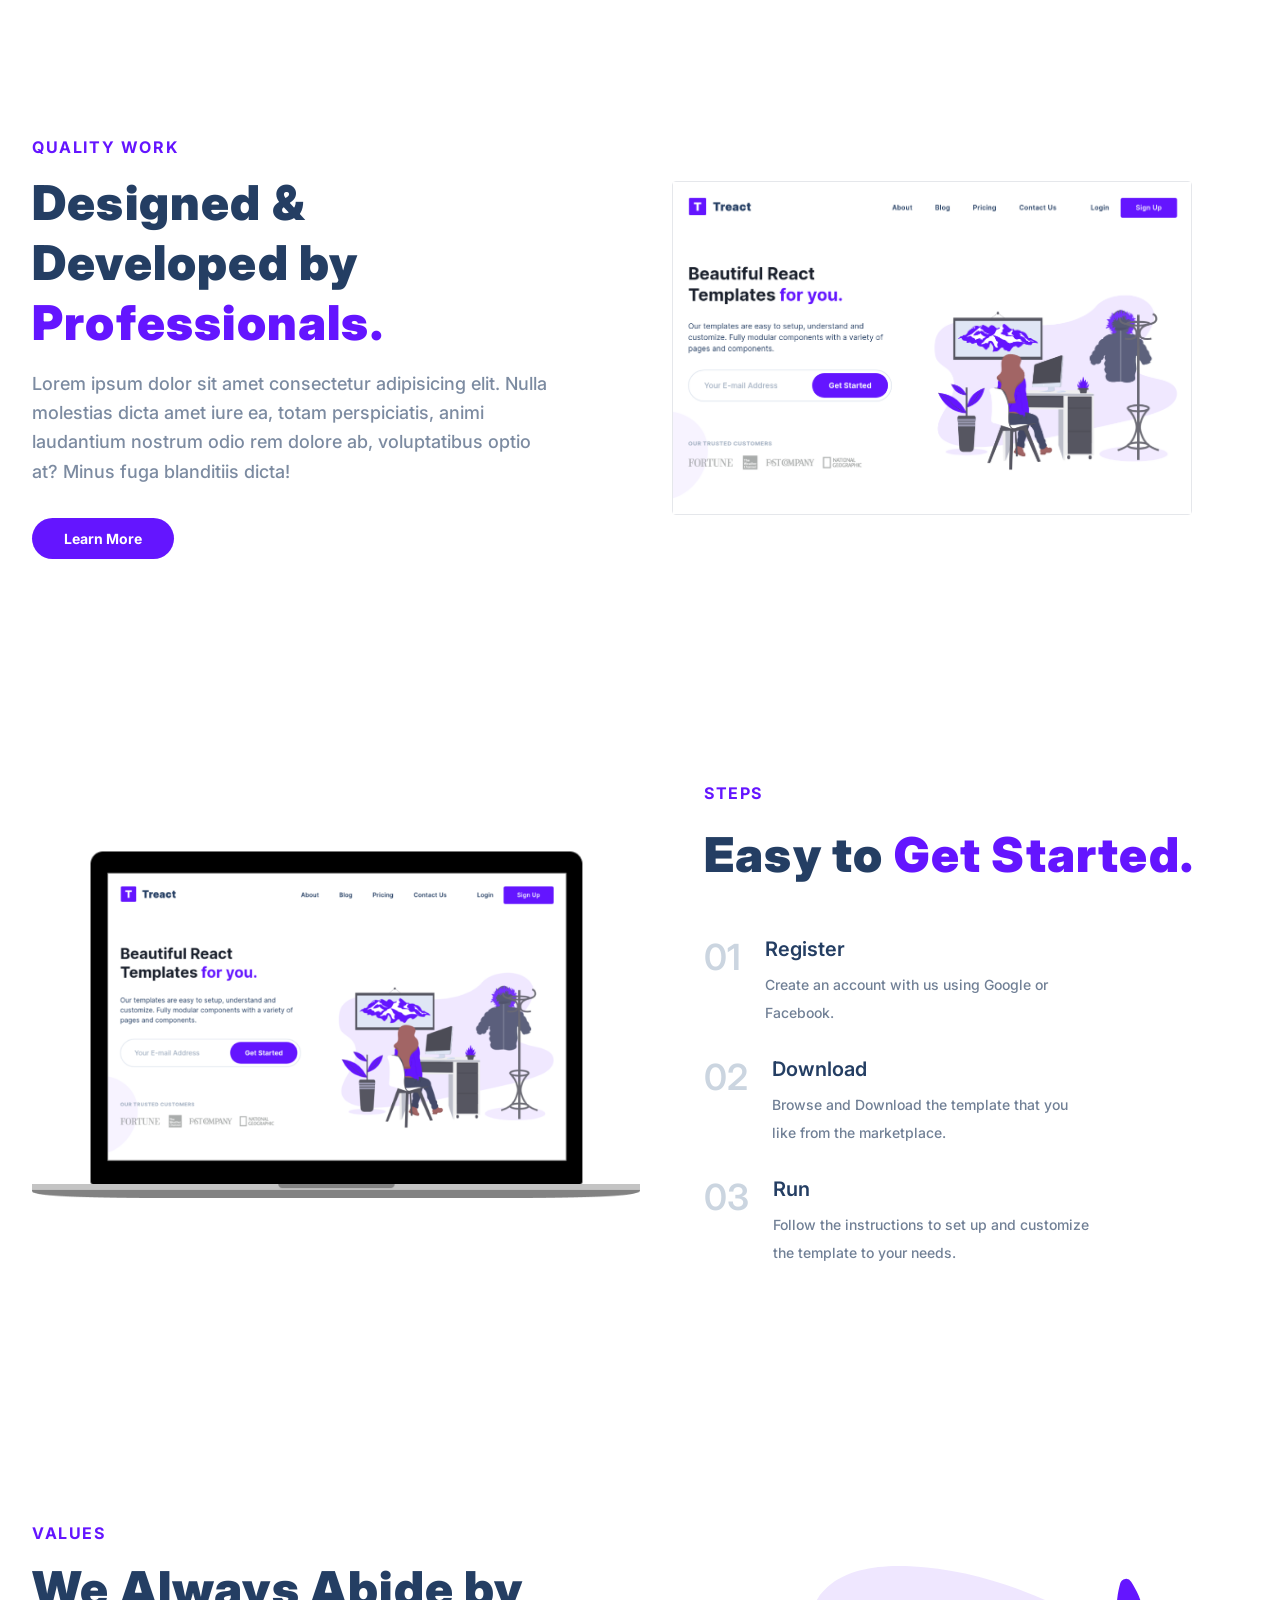
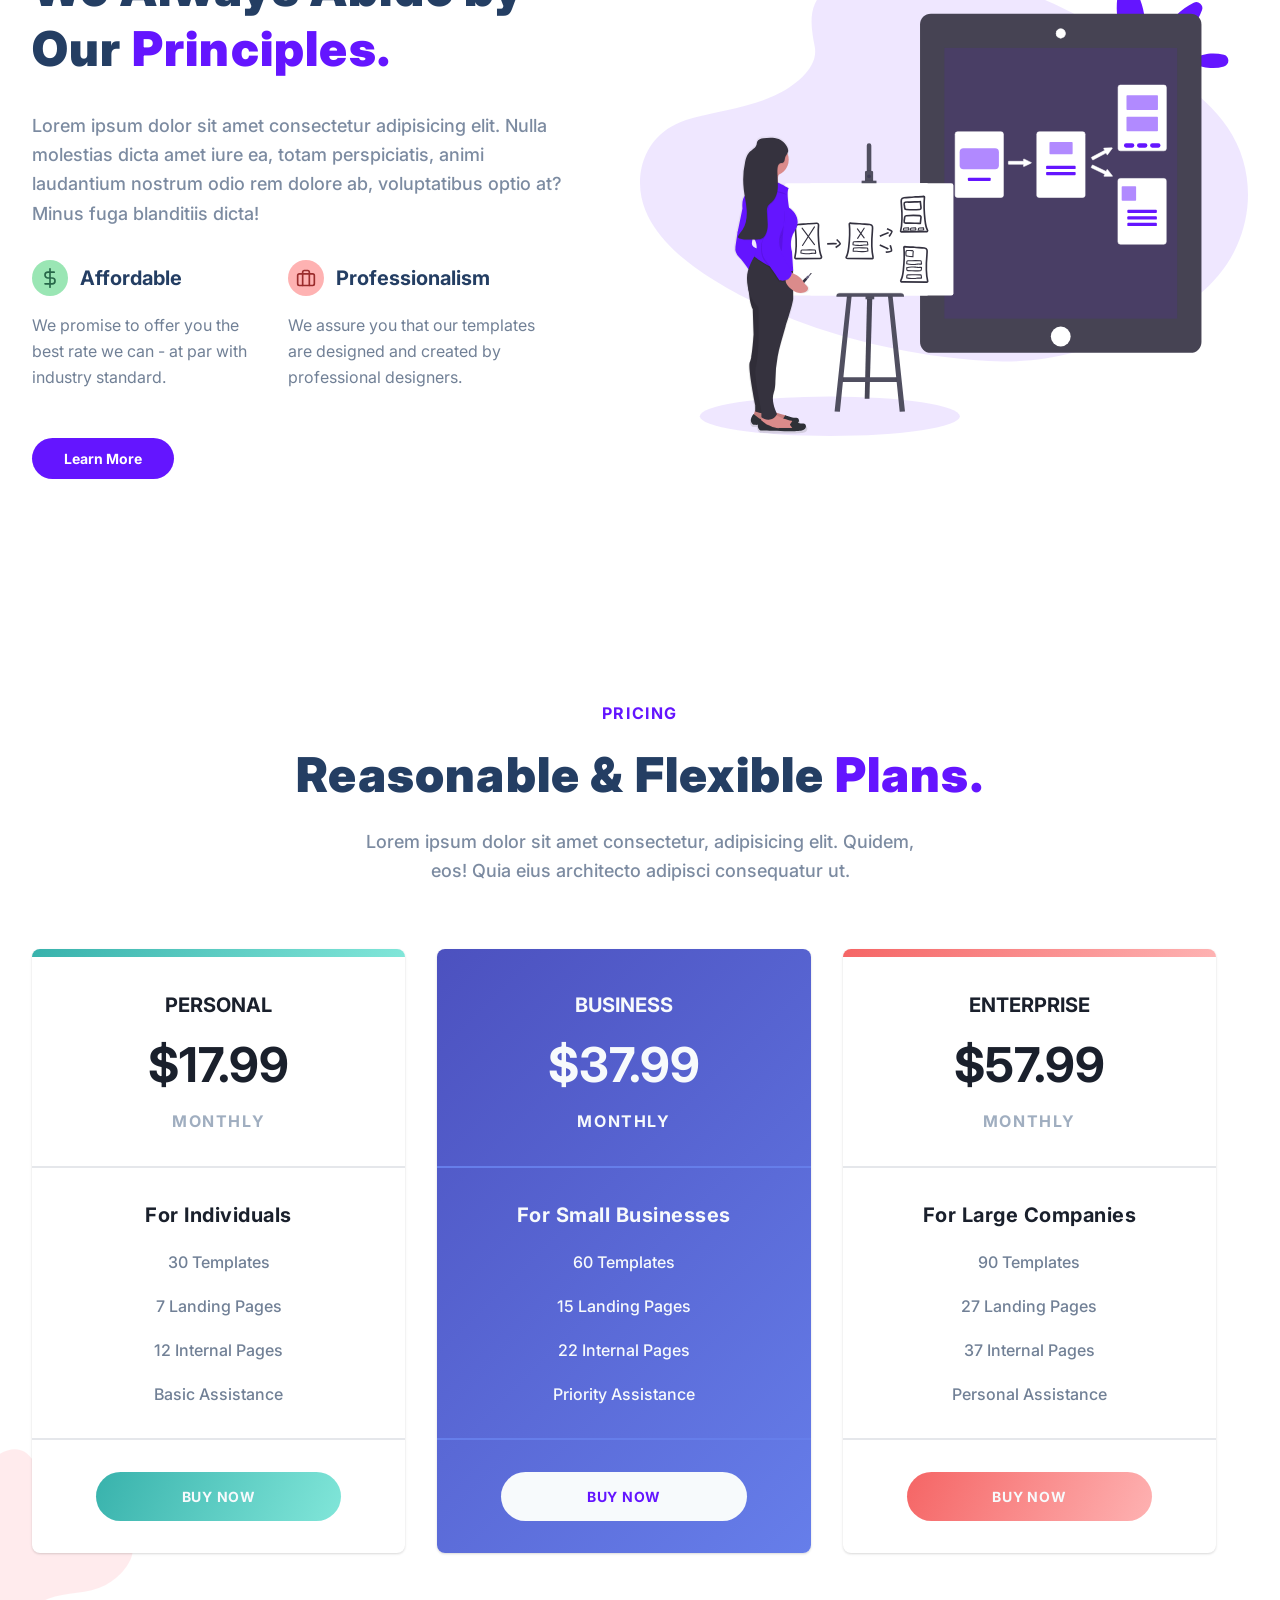
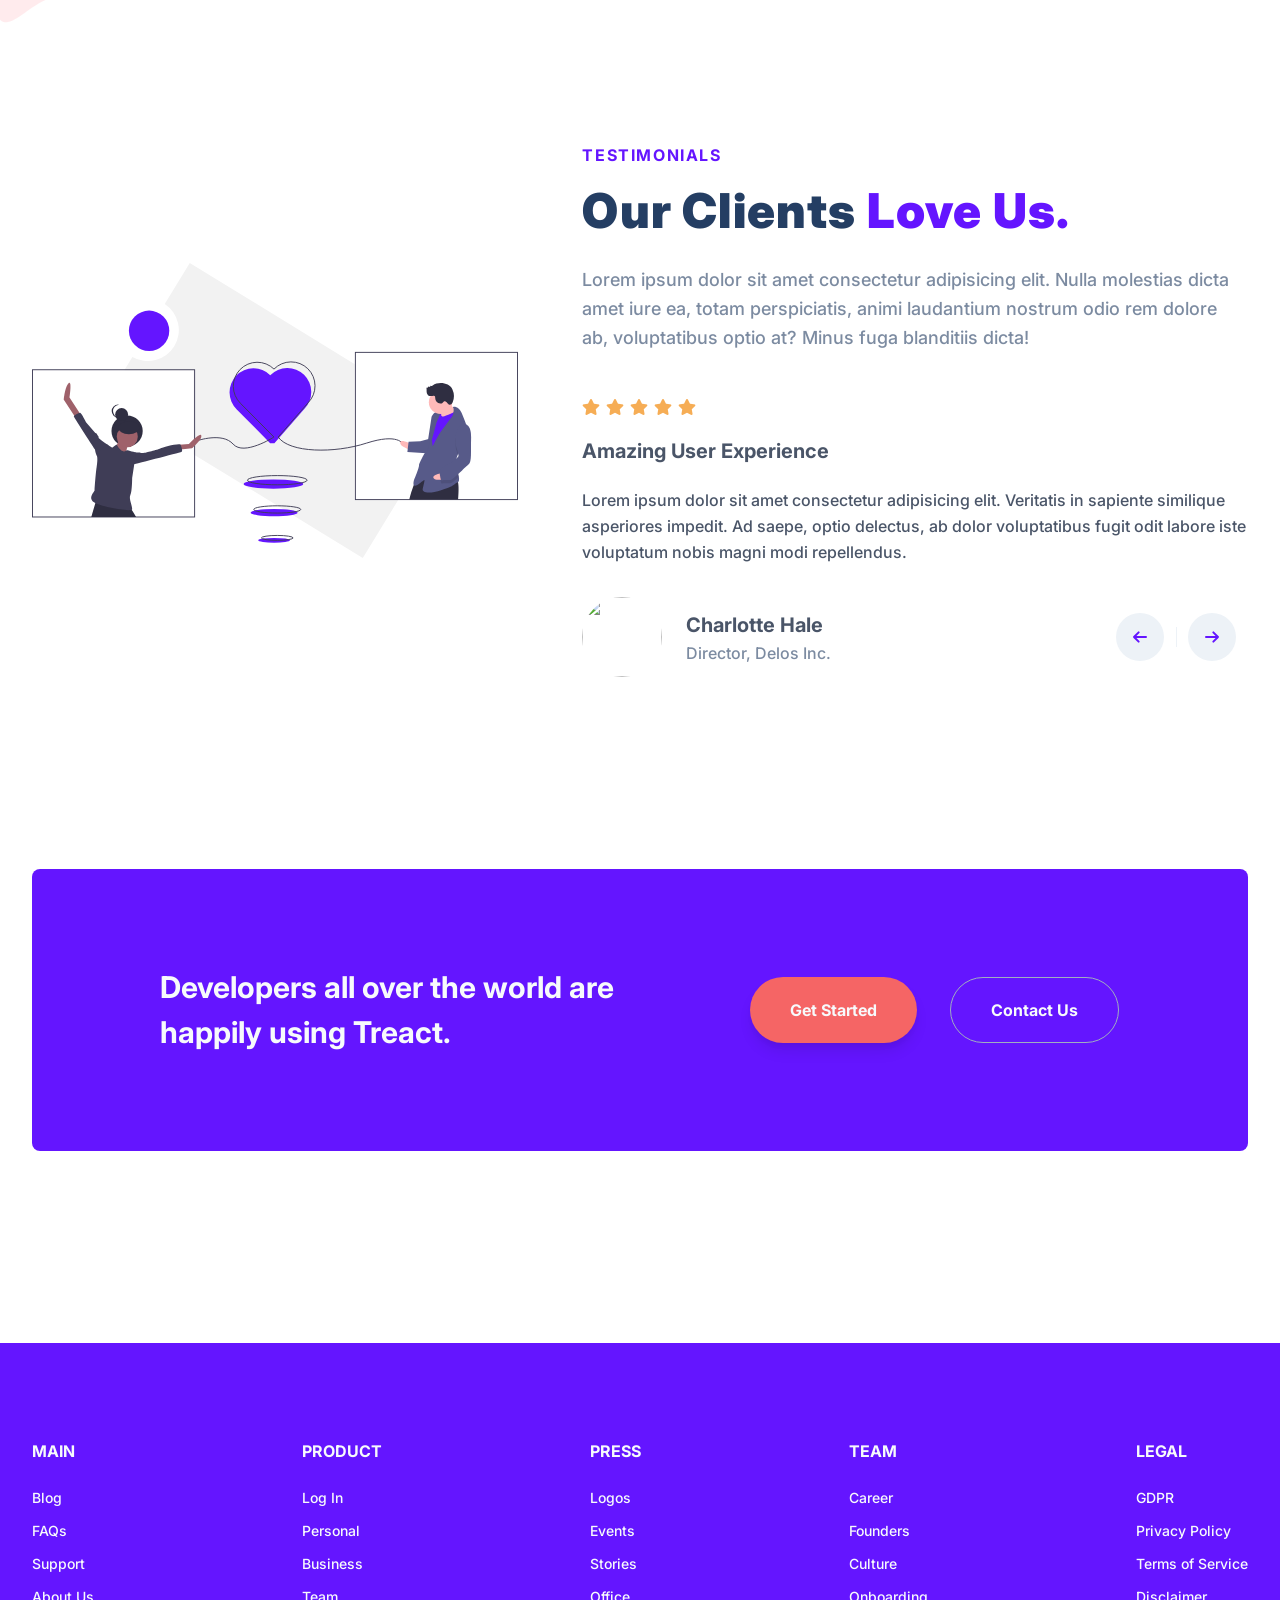
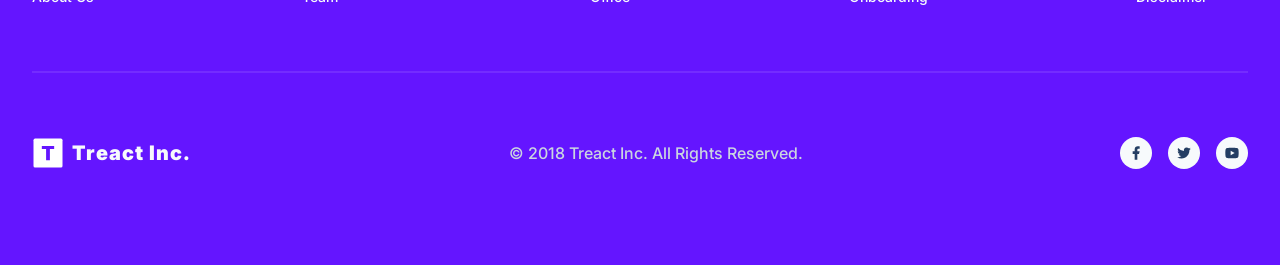
==== commit 9a6ae81e: "fix: reintroduce missing styling to nav__link--primary" ====
--- a/index.html
+++ b/index.html
@@ -42,7 +42,7 @@
             <a href="#pricing" class="nav__link">Pricing</a>
             <a href="" class="nav__link">Contact Us</a>
               <a href="" class="nav__link login">Login</a>
-              <a href="" class="nav__link sign__button">Sign Up</a>
+              <a href="" class="nav__link nav__link--primary">Sign Up</a>
           </div>
           <button class="btn__menu" onclick="openMenu()">
             <svg xmlns="http://www.w3.org/2000/svg" width="24" height="24" viewBox="0 0 24 24" fill="none" stroke="currentColor" stroke-width="2" stroke-linecap="round" stroke-linejoin="round" class="btn__menu--svg">
--- a/styles.css
+++ b/styles.css
@@ -200,6 +200,27 @@
   background: #6415ff;
   transition: all 300ms ease;
   opacity: 0;
+}
+.nav__link--primary {
+  margin: 0;
+  padding: 10px 32px;
+  margin-top: 2px;
+  border-radius: 9999px;
+  color: #fff;
+  background-color: #6415ff;
+  line-height: 1.5;
+  border: none;
+  width: auto;
+  transition: all 300ms ease;
+}
+.nav__link--primary:after {
+  content: "";
+  width: 0;
+  height: 0;
+}
+.nav__link--primary:hover {
+  background-color: #5011cc;
+  color: white;
 }
 
 .nav__link:hover:after {
@@ -320,7 +341,7 @@
   transition: border-color 300ms;
 }
 .header__email--input:hover {
-  border-color: rgba(160, 174, 192);
+  border-color: #a0aec0;
 }
 .header__email--btn {
   z-index: 2;
@@ -1024,7 +1045,7 @@
 
 .start__button:nth-child(1) {
   background: #f56565;
-  box-shadow: rgba(0, 0, 0, 0) 0px 0px 0px 0px, rgba(0, 0, 0, 0) 0px 0px 0px 0px, rgba(0, 0, 0, 0.1) 0px 10px 15px -3px, rgba(0, 0, 0, 0.05) 0px 4px 6px -2px;
+  box-shadow: #00000000 0px 0px 0px 0px, #00000000 0px 0px 0px 0px, #0000001a 0px 10px 15px -3px, #0000000d 0px 4px 6px -2px;
   margin-right: 32px;
   transition: all 300ms ease;
 }
--- a/styles.css
+++ b/styles.css
@@ -200,6 +200,27 @@
   background: #6415ff;
   transition: all 300ms ease;
   opacity: 0;
+}
+.nav__link--primary {
+  margin: 0;
+  padding: 10px 32px;
+  margin-top: 2px;
+  border-radius: 9999px;
+  color: #fff;
+  background-color: #6415ff;
+  line-height: 1.5;
+  border: none;
+  width: auto;
+  transition: all 300ms ease;
+}
+.nav__link--primary:after {
+  content: "";
+  width: 0;
+  height: 0;
+}
+.nav__link--primary:hover {
+  background-color: #5011cc;
+  color: white;
 }
 
 .nav__link:hover:after {
@@ -320,7 +341,7 @@
   transition: border-color 300ms;
 }
 .header__email--input:hover {
-  border-color: rgba(160, 174, 192);
+  border-color: #a0aec0;
 }
 .header__email--btn {
   z-index: 2;
@@ -1024,7 +1045,7 @@
 
 .start__button:nth-child(1) {
   background: #f56565;
-  box-shadow: rgba(0, 0, 0, 0) 0px 0px 0px 0px, rgba(0, 0, 0, 0) 0px 0px 0px 0px, rgba(0, 0, 0, 0.1) 0px 10px 15px -3px, rgba(0, 0, 0, 0.05) 0px 4px 6px -2px;
+  box-shadow: #00000000 0px 0px 0px 0px, #00000000 0px 0px 0px 0px, #0000001a 0px 10px 15px -3px, #0000000d 0px 4px 6px -2px;
   margin-right: 32px;
   transition: all 300ms ease;
 }
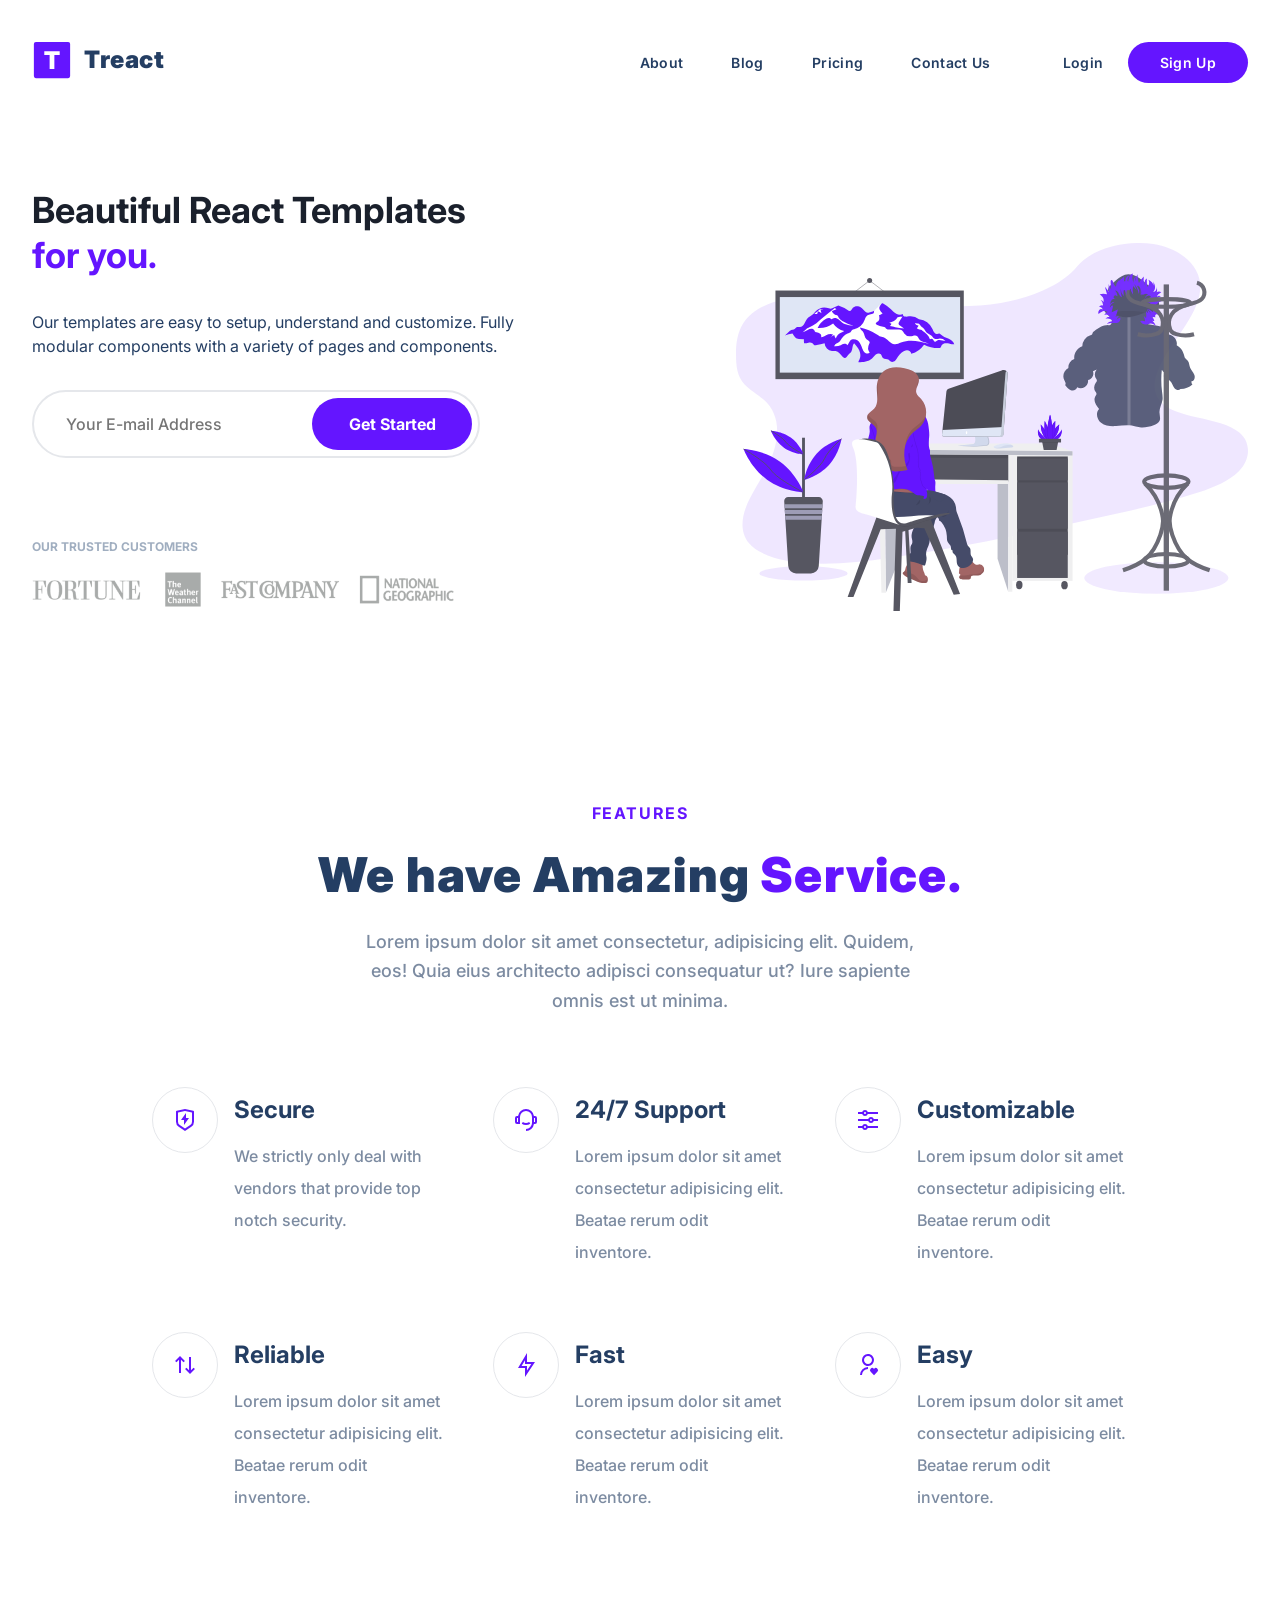
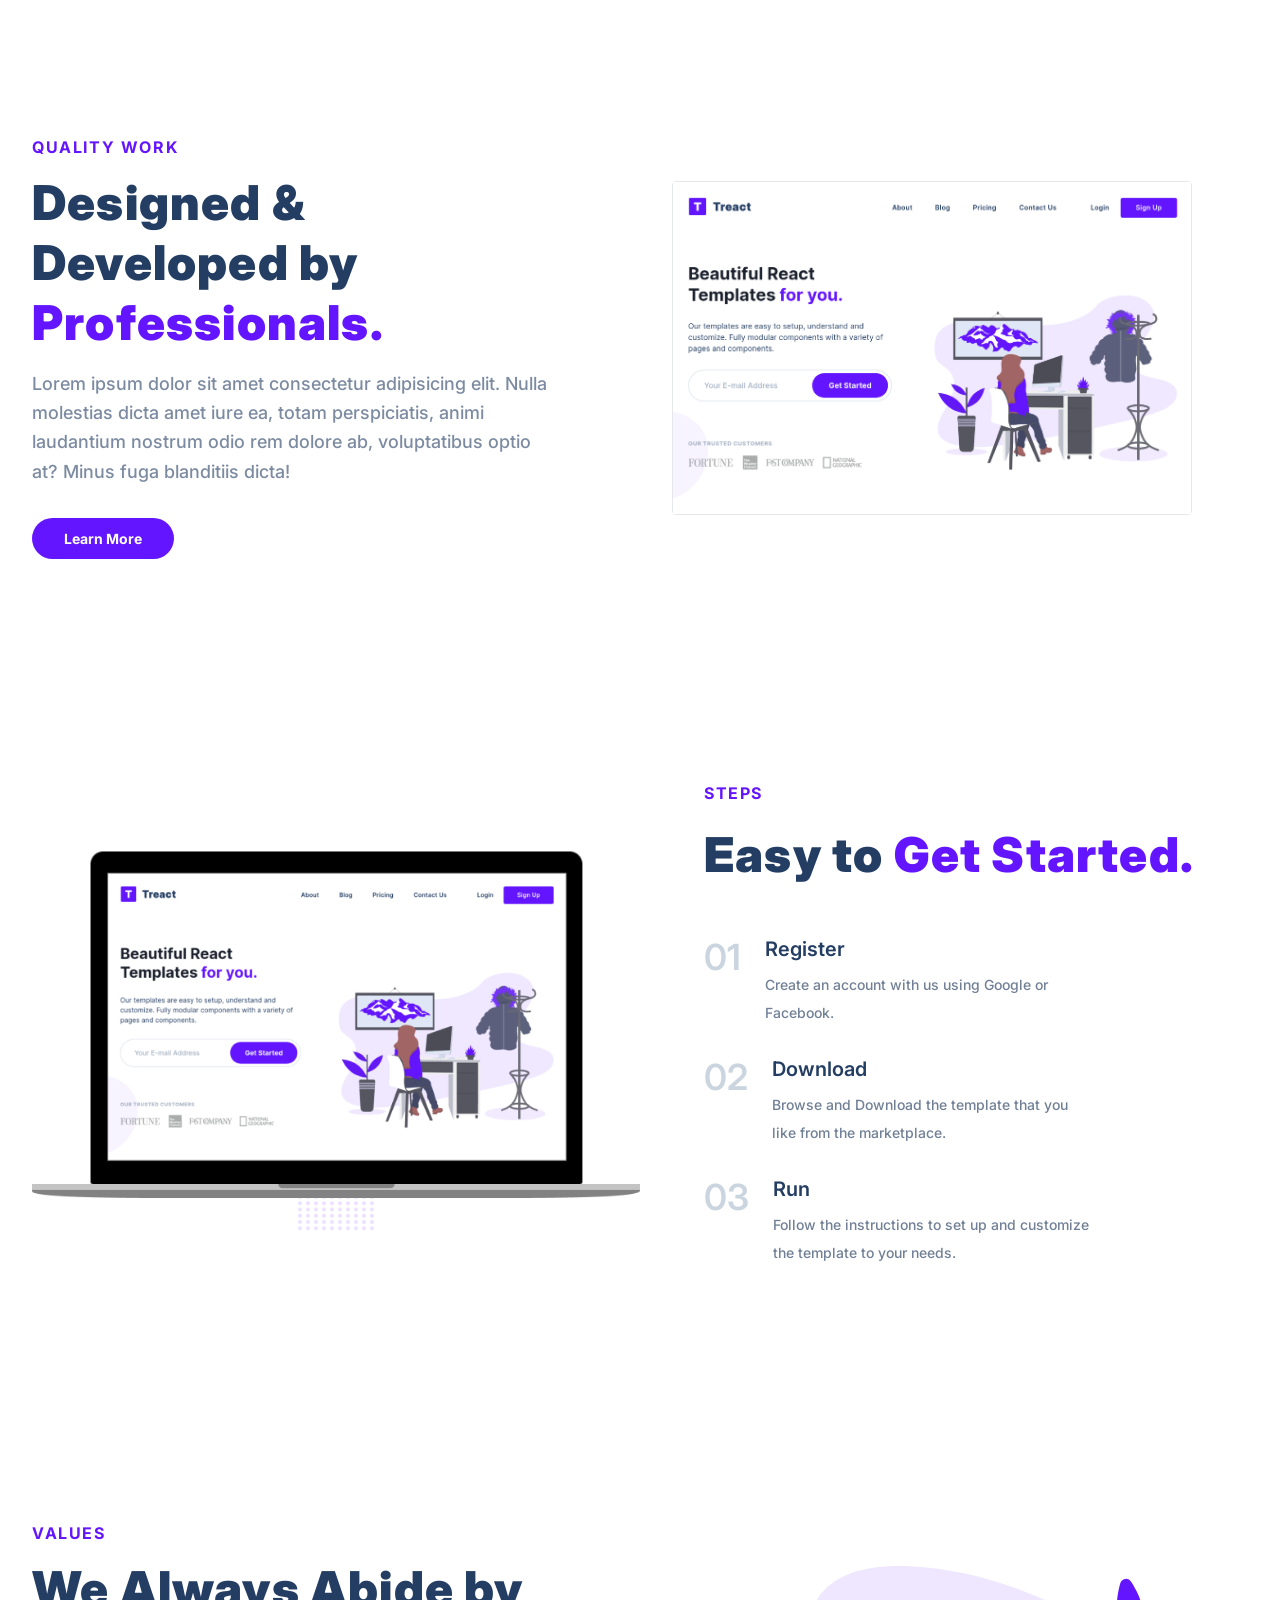
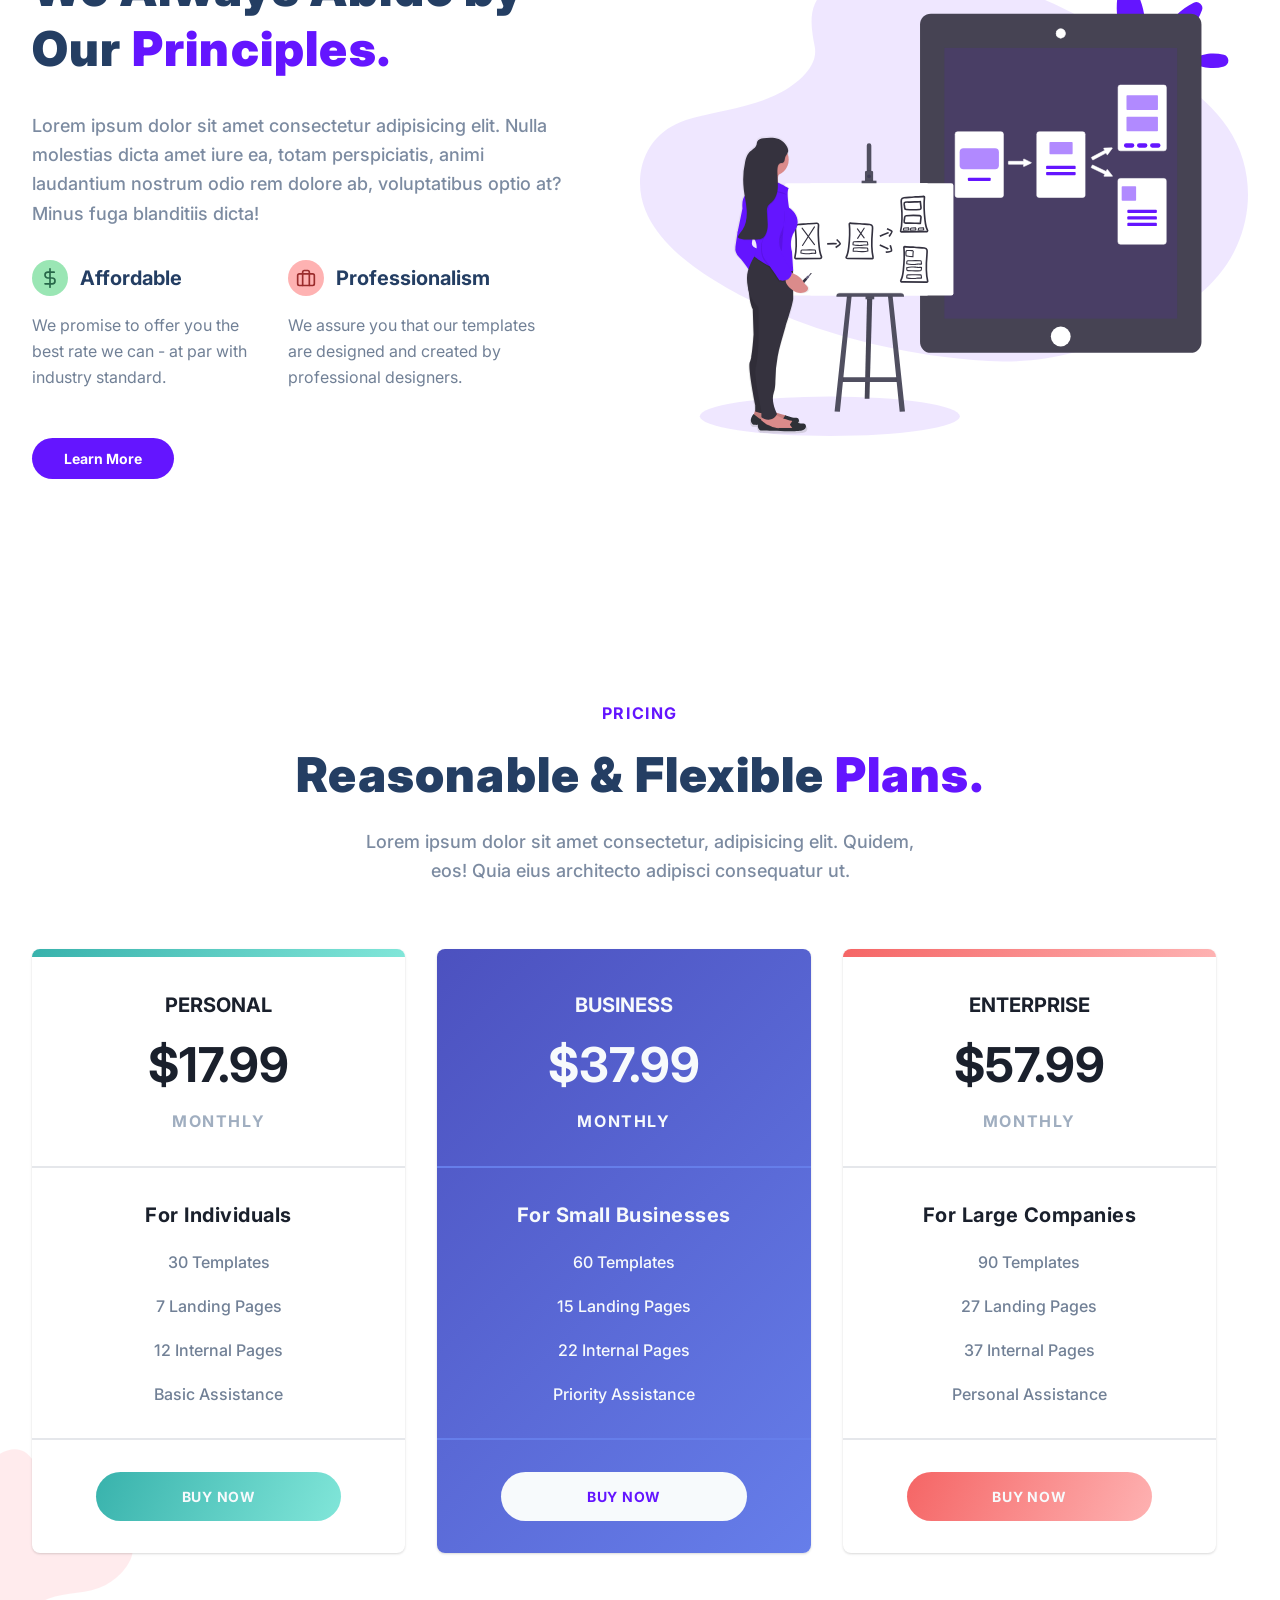
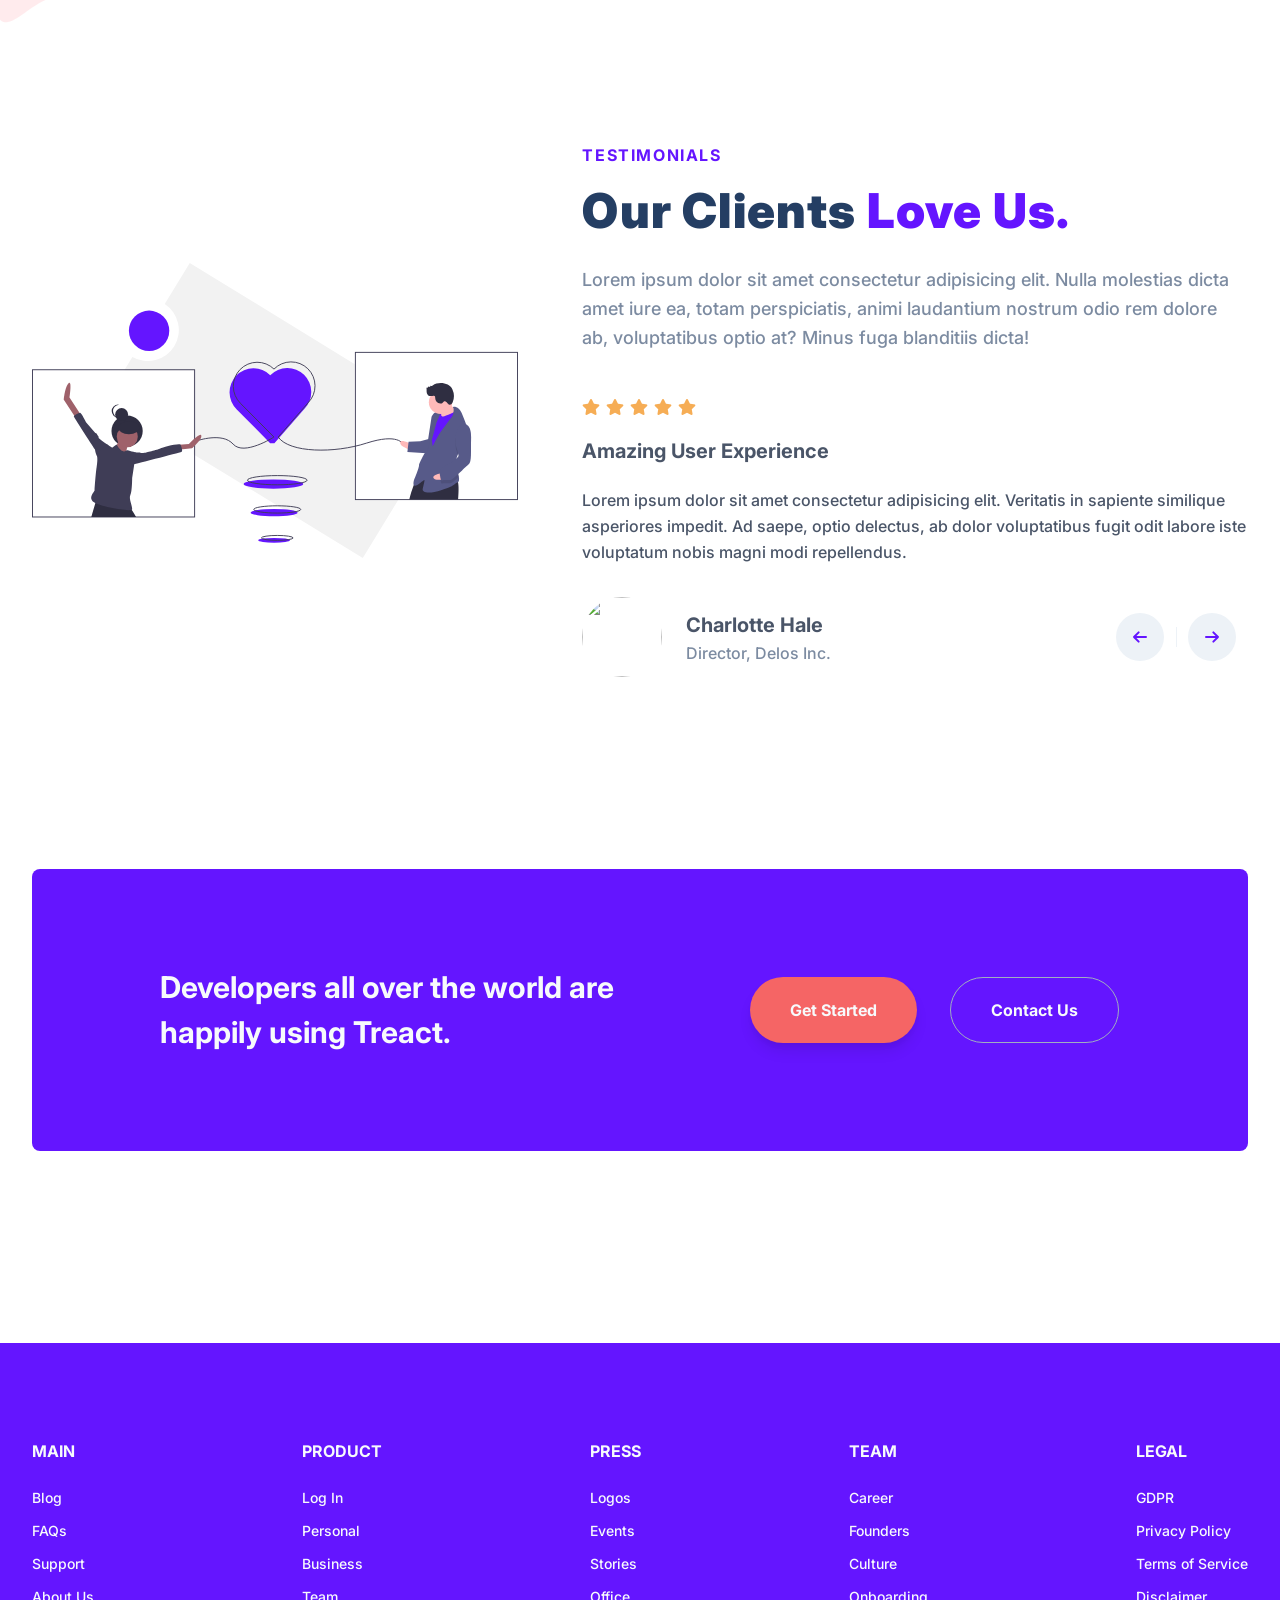
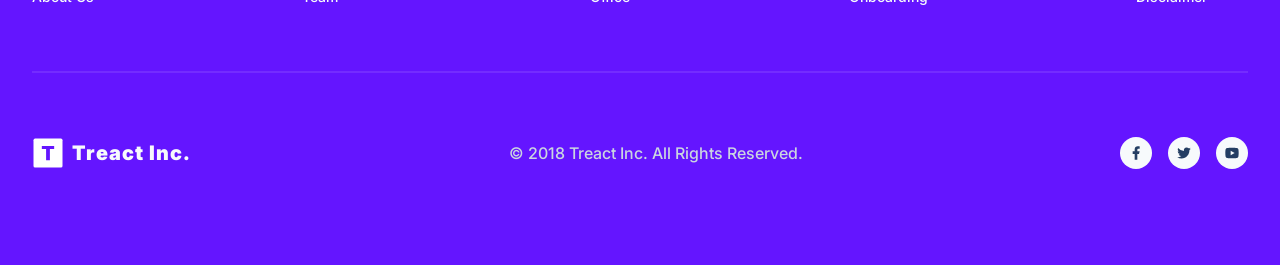
==== commit 2919dc06: "refactor: add svg to steps image" ====
--- a/index.html
+++ b/index.html
@@ -4,7 +4,7 @@
     <meta charset="UTF-8" />
     <meta http-equiv="X-UA-Compatible" content="IE=edge" />
     <meta name="viewport" content="width=device-width, initial-scale=1.0" />
-    <title>Document</title>
+    <title>X.C. Treact Final</title>
     <link rel="stylesheet" href="styles.css" />
     <link
       rel="stylesheet"
@@ -14,14 +14,6 @@
     />
     <script src="script.js"></script>
 
-    <!-- -------- SELF -------------- -->
-    <!-- <meta charset="UTF-8" />
-    <meta name="viewport" content="width=device-width, initial-scale=1.0" />
-    <title>Document</title>
-    <link rel="stylesheet" href="styles.css" />
-    <script src="https://kit.fontawesome.com/5955ae14d6.js" crossorigin="anonymous"></script>
-    <script src="script.js"></script> -->
-    <!-- ---------------------------- -->
   </head>
 
   <body>
@@ -242,6 +234,25 @@
                   src="./assets/hero-screenshot-2.241aac1fbc66db29d873.png"
                   class="steps__img"
                 />
+                <svg viewBox="0 0 1280 1280" class="steps__grid" xmlns="http://www.w3.org/2000/svg">
+                <defs>
+                  <path id="line-of-balls" d="M55 33.5C44.5 37 35 47.6 32.8 58.3c-4.3 20.6 16.3 41.2 36.9 36.9 15.5-3.2 27.5-19 26-33.9-1.1-10.5-9-21.3-19-26.2-6.1-2.9-15.5-3.6-21.7-1.6zM183 33.5c-15.1 5-25.3 21.6-22.2 36.2 2.5 11.9 13.6 23 25.4 25.5 19.4 4.1 39.5-14.2 37.5-33.9-1.1-10.5-9-21.3-19-26.2-6.1-2.9-15.5-3.6-21.7-1.6zM311 33.5c-10.5 3.5-20 14.1-22.2 24.8-4.3 20.6 16.3 41.2 36.9 36.9 15.5-3.2 27.5-19 26-33.9-1.1-10.5-9-21.3-19-26.2-6.1-2.9-15.5-3.6-21.7-1.6zM439 33.5c-10.5 3.5-20 14.1-22.2 24.8-4.3 20.6 16.3 41.2 36.9 36.9 15.5-3.2 27.5-19 26-33.9-1.1-10.5-9-21.3-19-26.2-6.1-2.9-15.5-3.6-21.7-1.6zM567 33.5c-10.5 3.5-20 14.1-22.2 24.8-4.3 20.6 16.3 41.2 36.9 36.9 15.5-3.2 27.5-19 26-33.9-1.1-10.5-9-21.3-19-26.2-6.1-2.9-15.5-3.6-21.7-1.6zM695 33.5c-10.5 3.5-20 14.1-22.2 24.8-4.3 20.6 16.3 41.2 36.9 36.9 15.5-3.2 27.5-19 26-33.9-1.1-10.5-9-21.3-19-26.2-6.1-2.9-15.5-3.6-21.7-1.6zM823 33.5c-10.5 3.5-20 14.1-22.2 24.8-4.3 20.6 16.3 41.2 36.9 36.9 15.5-3.2 27.5-19 26-33.9-1.1-10.5-9-21.3-19-26.2-6.1-2.9-15.5-3.6-21.7-1.6zM951 33.5c-10.5 3.5-20 14.1-22.2 24.8-4.3 20.6 16.3 41.2 36.9 36.9 15.5-3.2 27.5-19 26-33.9-1.1-10.5-9-21.3-19-26.2-6.1-2.9-15.5-3.6-21.7-1.6zM1079 33.5c-10.5 3.5-20 14.1-22.2 24.8-2.5 11.7 3.2 24.4 14.2 31.9 10.7 7.4 22.9 7.5 33.7.3 17.7-11.8 20.1-33.8 5.3-48.5-8.5-8.6-20.7-11.9-31-8.5zM1207 33.5c-10.5 3.5-20 14.1-22.2 24.8-2.5 11.7 3.2 24.4 14.2 31.9 10.7 7.4 22.9 7.5 33.7.3 17.7-11.8 20.1-33.8 5.3-48.5-8.5-8.6-20.7-11.9-31-8.5z"></path>
+                </defs>
+
+                <!-- Repeat the line 10 times with vertical spacing -->
+                <g fill="rgba(100, 21, 255, 0.15)">
+                  <use href="#line-of-balls" transform="translate(0, 0)"></use>
+                  <use href="#line-of-balls" transform="translate(0, 100)"></use>
+                  <use href="#line-of-balls" transform="translate(0, 200)"></use>
+                  <use href="#line-of-balls" transform="translate(0, 300)"></use>
+                  <use href="#line-of-balls" transform="translate(0, 400)"></use>
+                  <use href="#line-of-balls" transform="translate(0, 500)"></use>
+                  <use href="#line-of-balls" transform="translate(0, 600)"></use>
+                  <use href="#line-of-balls" transform="translate(0, 700)"></use>
+                  <use href="#line-of-balls" transform="translate(0, 800)"></use>
+                  <use href="#line-of-balls" transform="translate(0, 900)"></use>
+                </g>
+              </svg>
               </figure>
               <div class="steps__description">
                 <h4 class="section__tag">STEPS</h4>
@@ -406,6 +417,7 @@
       <section id="testimonials">
         <div class="container">
           <div class="row">
+
               <img class="testimonials__img"
                 src="./assets/love-illustration.c759090fa833369ad6ffb6eb19cacb3e.svg"
               />
@@ -460,19 +472,9 @@
           </div>
         </div>
       </section>
-      <section id="cta">
-        <div class="container">
-          <div class="row">
-             <!-- <svg viewBox="0 0 600 600" class="start__blob--1">
-              <g transform="translate(300,300)">
-                <path d="M153.6,-239C199.1,-209.8,236,-167.2,258.4,-118C280.9,-68.9,288.9,-13.1,281.2,40.4C273.5,93.9,250.1,145.2,214.7,186.1C179.3,226.9,131.9,257.4,80,272.6C28.2,287.8,-28.2,287.8,-80,272.6C-131.9,257.4,-179.3,226.9,-214.7,186.1C-250.1,145.2,-273.5,93.9,-281.2,40.4C-288.9,-13.1,-280.9,-68.9,-258.4,-118C-236,-167.2,-199.1,-209.8,-153.6,-239C-108.1,-268.3,-54.1,-284.1,0,-284.1C54.1,-284.1,108.1,-268.3,153.6,-239Z" fill="rgb(80,17,204)"></path>
-              </g>
-            </svg>
-            <svg viewBox="0 0 600 600" class="start__blob--2">
-              <g transform="translate(300,300)">
-                <path d="M153.6,-239C199.1,-209.8,236,-167.2,258.4,-118C280.9,-68.9,288.9,-13.1,281.2,40.4C273.5,93.9,250.1,145.2,214.7,186.1C179.3,226.9,131.9,257.4,80,272.6C28.2,287.8,-28.2,287.8,-80,272.6C-131.9,257.4,-179.3,226.9,-214.7,186.1C-250.1,145.2,-273.5,93.9,-281.2,40.4C-288.9,-13.1,-280.9,-68.9,-258.4,-118C-236,-167.2,-199.1,-209.8,-153.6,-239C-108.1,-268.3,-54.1,-284.1,0,-284.1C54.1,-284.1,108.1,-268.3,153.6,-239Z" fill="rgb(80,17,204)"></path>
-              </g>
-            </svg> -->
+      <section id="start">
+        <div class="container">
+          <div class="row">
             <div class="start__container">
               <div class="start__row">
                 <div class="start__title">
@@ -484,7 +486,6 @@
                 </div>
               </div>
             </div>
-              <!-- Developers all over the world are happy using Treact. -->
           </div>
         </div>
       </section>
--- a/styles.css
+++ b/styles.css
@@ -93,31 +93,23 @@
 }
 /* * */
 
+.steps__grid {
+  position: absolute;
+  bottom: -100px;
+  left: 50%;
+  transform: translateX(-50%);
+  width: 10rem;
+  height: 10rem;
+  opacity: 0.8;
+  z-index: -10;
+  color: rgb(100, 21, 255);
+  fill: currentColor;
+}
+
 section {
     padding: 0 32px;
 }
 /* * */
-
-svg [AttributesStyle] {
-    width: 24;
-    height: 24;
-    fill: none;
-    stroke: rgb(39, 103, 73);
-    stroke-width: 2;
-    stroke-linecap: round;
-    stroke-linejoin: round;
-}
-
-svg [AttributesStyle] {
-    width: 24;
-    height: 24;
-    fill: none;
-    stroke: rgb(155, 44, 44);
-    stroke-width: 2;
-    stroke-linecap: round;
-    stroke-linejoin: round;
-}
-/*Still iffy on how the attribute style works since we haven't covered it, but included it in the copy just for practice*/
 
 .section__title {
   margin: 16px 0;
@@ -356,6 +348,9 @@
   font-size: 16px;
   transition: all 300ms ease;
 }
+.header__email--btn:hover {
+  background-color: #3c0d99;
+}
 
 .header__customers--title {
   margin-top: 80px;
@@ -992,16 +987,12 @@
 .start__container {
   padding: 96px 0;
   width: 100%;
-  background-color: rgb(100, 21, 255);
+  background-color: #6415ff;
   border-radius: 8px;
   display: flex;
   justify-content: center;
   align-items: center;
 }
-
-/* g[AttributesStyle] {
-  transform: translate(300, 300);
-} */
 
 
 .start__row {
@@ -1199,6 +1190,12 @@
     color: #1a202c;
     line-height: 1.25;
   }
+
+  .steps__grid {
+    height: 5rem;
+    width: 5rem;
+    bottom: -50px;
+  }
   
   .header__description--para {
     font-size: 16px;
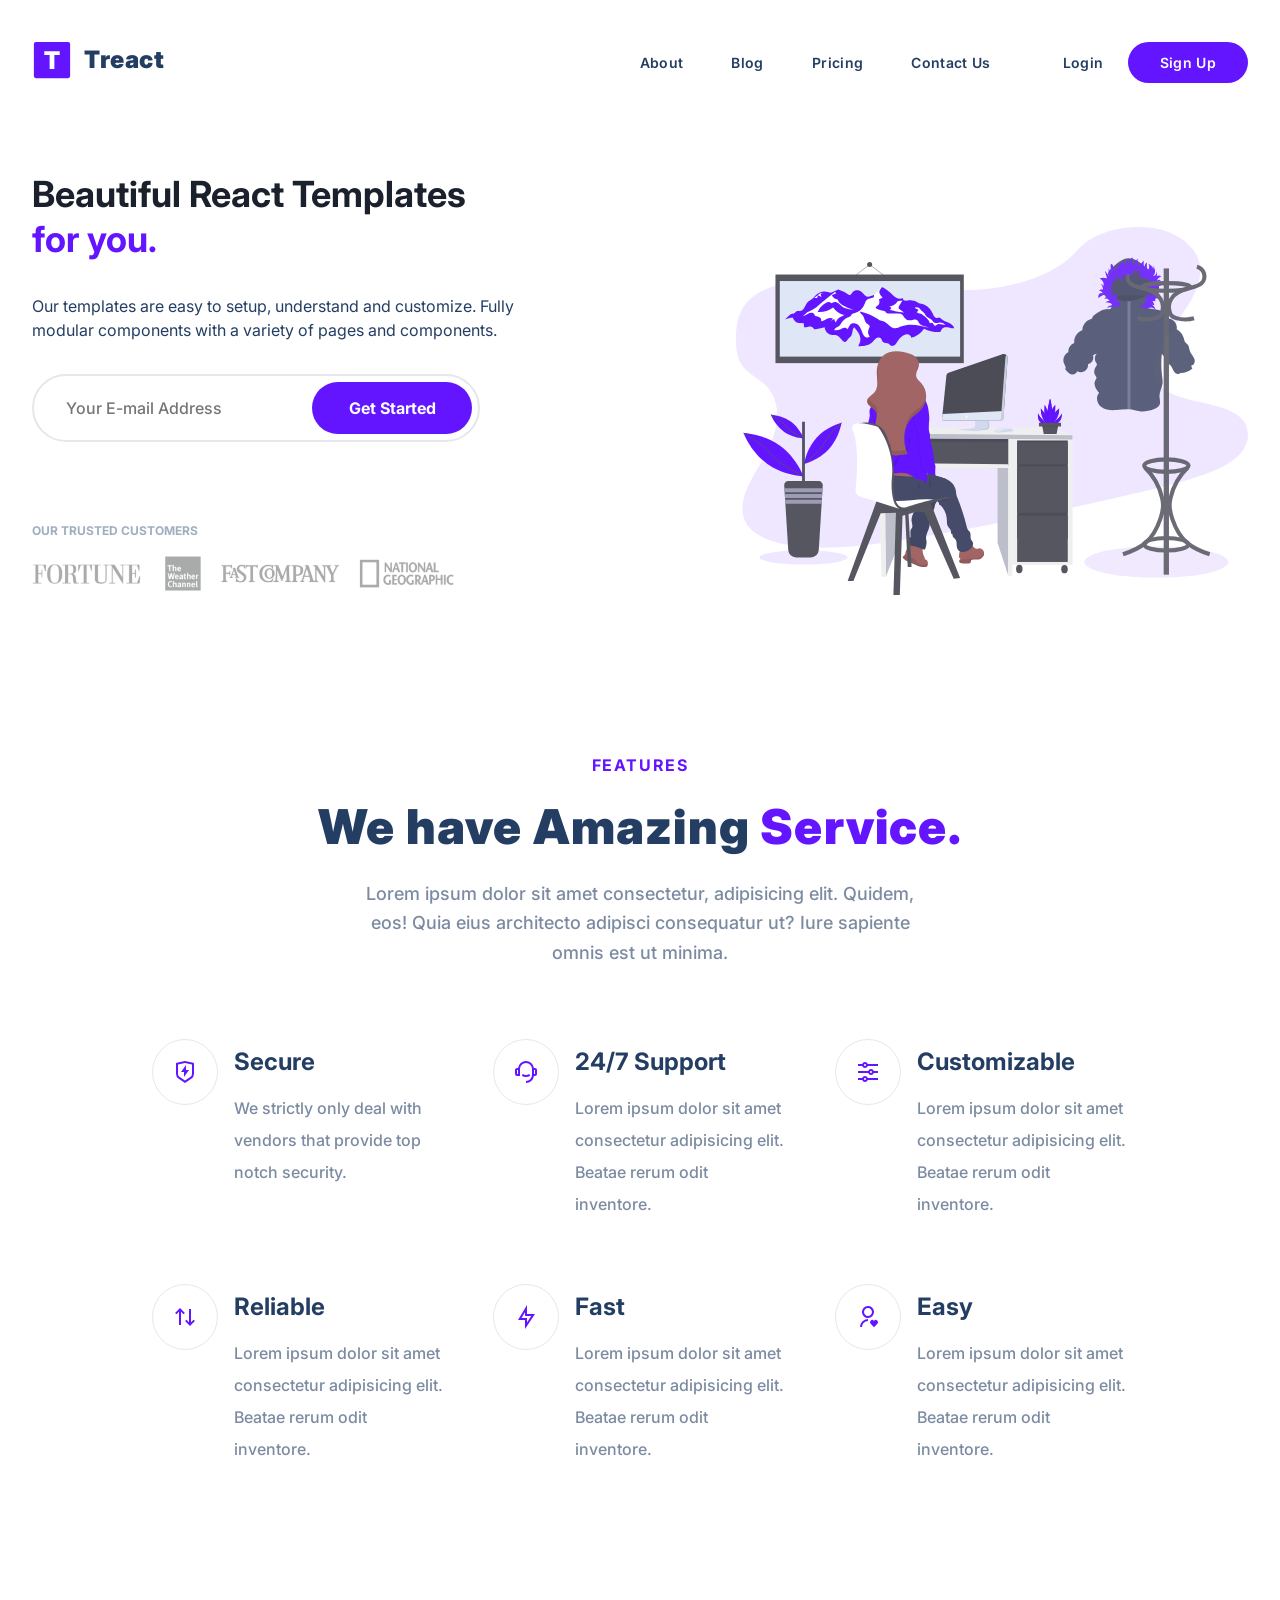
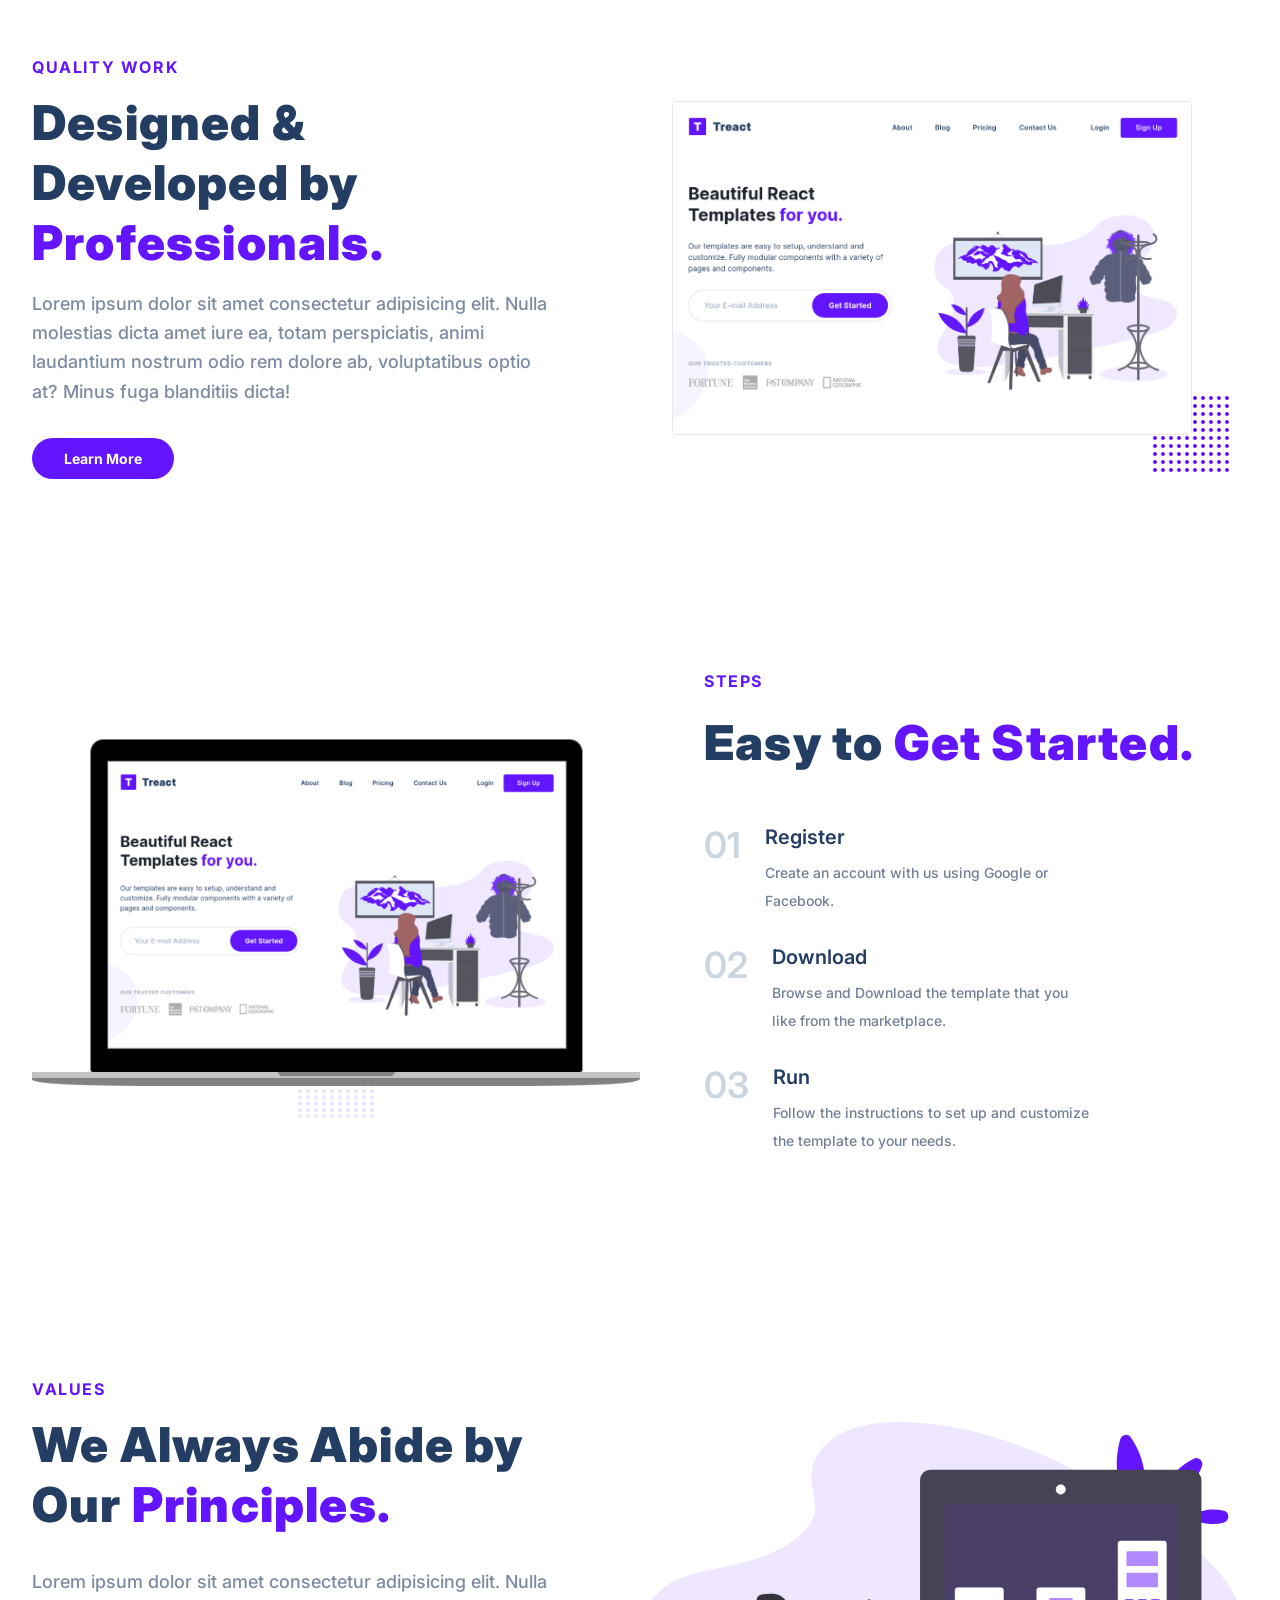
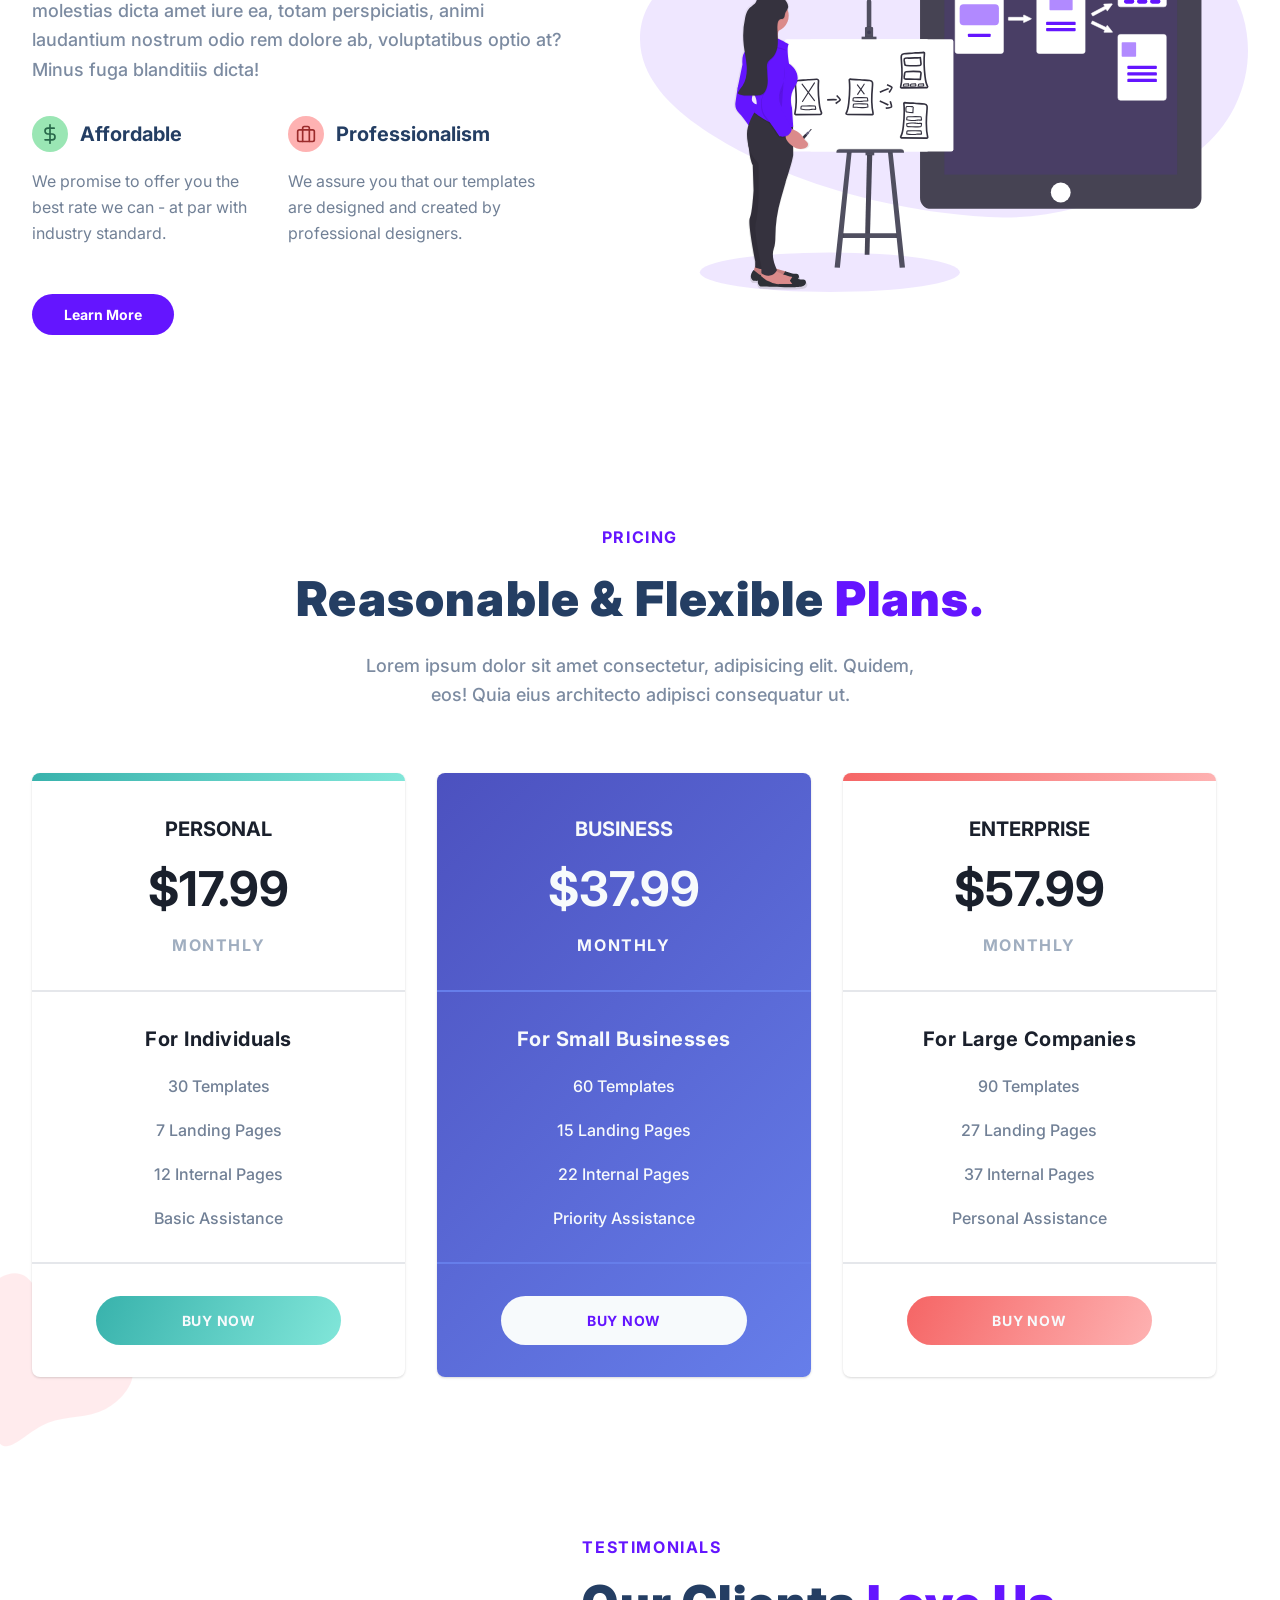
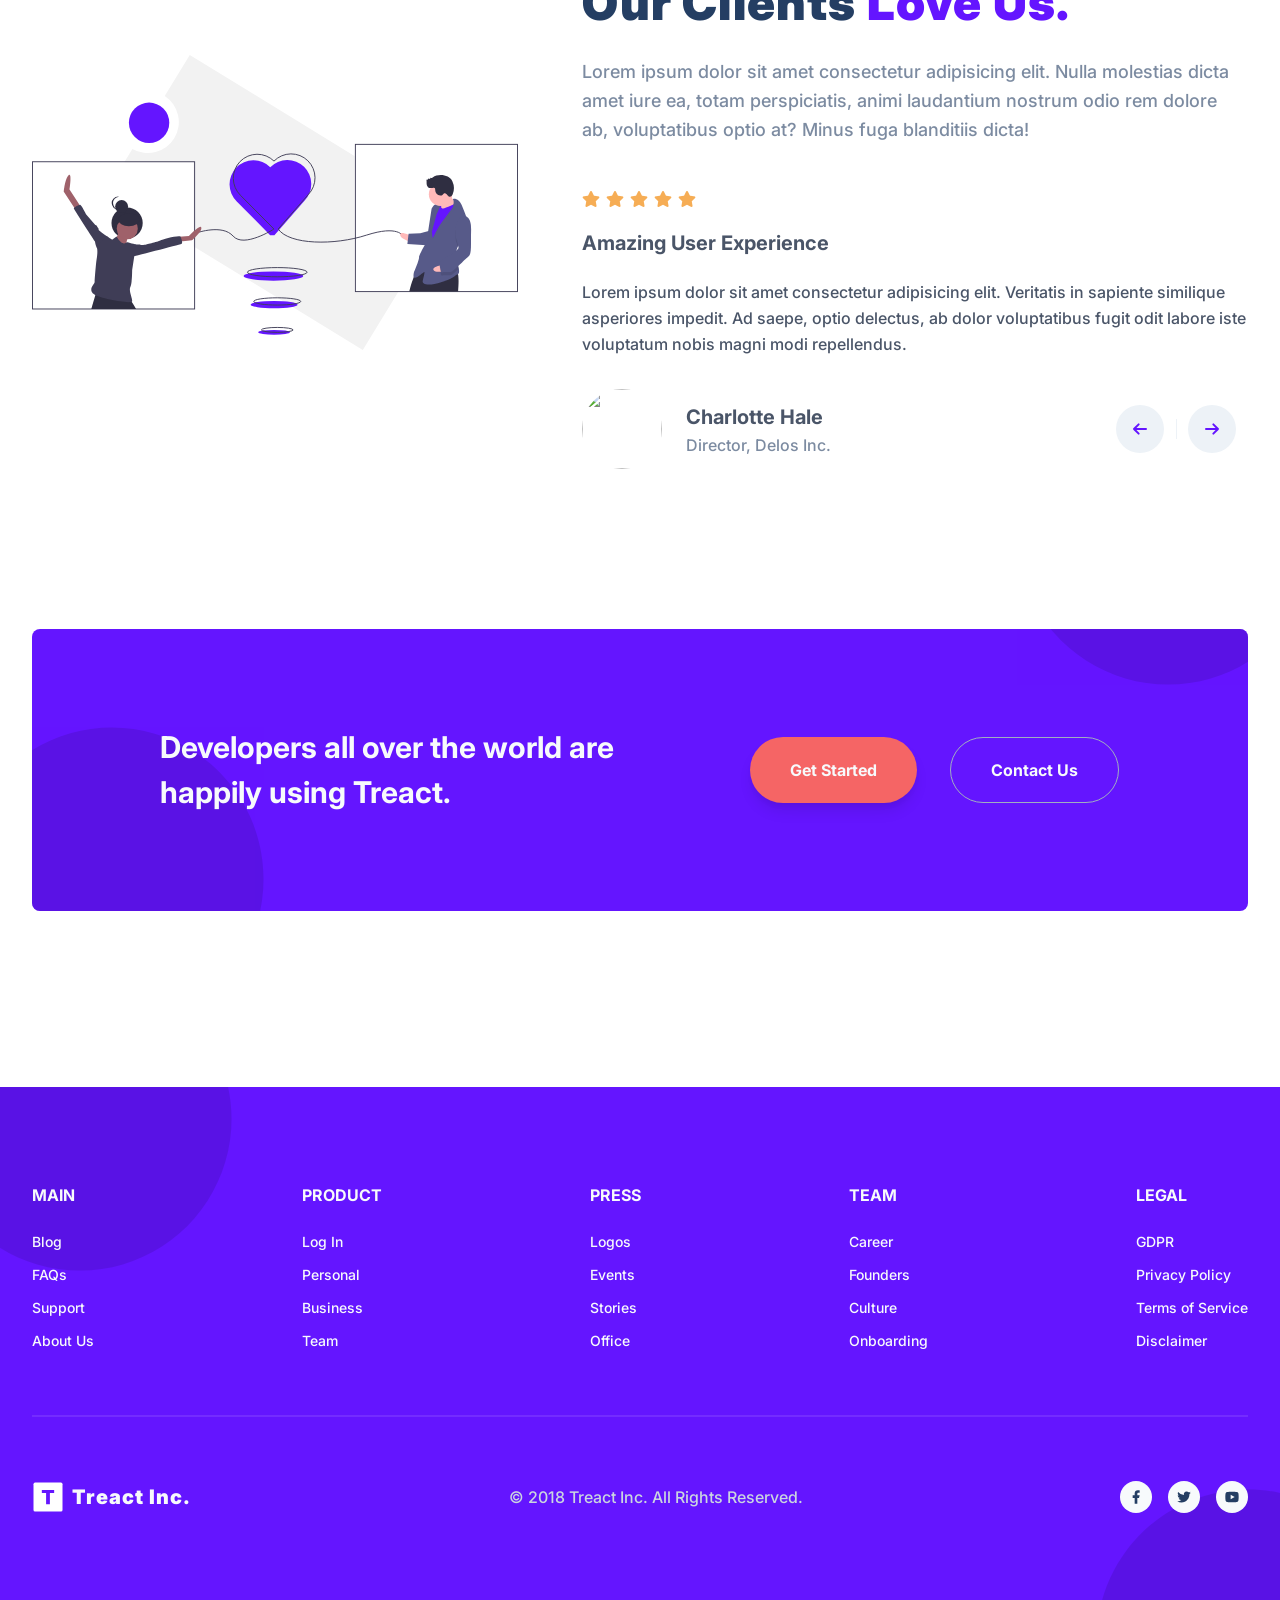
==== commit 76b895de: "fix: overhaul svg functonality" ====
--- a/index.html
+++ b/index.html
@@ -222,6 +222,9 @@
                   src="./assets/hero-screenshot-1.40a097b525c2f8c9808e.png"
                   class="quality__img"
                 />
+                <svg viewBox="0 0 1280 1280" class="quality__grid __web-inspector-hide-shortcut__">
+                <path d="M55 33.5C44.5 37 35 47.6 32.8 58.3c-4.3 20.6 16.3 41.2 36.9 36.9 15.5-3.2 27.5-19 26-33.9-1.1-10.5-9-21.3-19-26.2-6.1-2.9-15.5-3.6-21.7-1.6zM183 33.5c-15.1 5-25.3 21.6-22.2 36.2 2.5 11.9 13.6 23 25.4 25.5 19.4 4.1 39.5-14.2 37.5-33.9-1.1-10.5-9-21.3-19-26.2-6.1-2.9-15.5-3.6-21.7-1.6zM311 33.5c-10.5 3.5-20 14.1-22.2 24.8-4.3 20.6 16.3 41.2 36.9 36.9 15.5-3.2 27.5-19 26-33.9-1.1-10.5-9-21.3-19-26.2-6.1-2.9-15.5-3.6-21.7-1.6zM439 33.5c-10.5 3.5-20 14.1-22.2 24.8-4.3 20.6 16.3 41.2 36.9 36.9 15.5-3.2 27.5-19 26-33.9-1.1-10.5-9-21.3-19-26.2-6.1-2.9-15.5-3.6-21.7-1.6zM567 33.5c-10.5 3.5-20 14.1-22.2 24.8-4.3 20.6 16.3 41.2 36.9 36.9 15.5-3.2 27.5-19 26-33.9-1.1-10.5-9-21.3-19-26.2-6.1-2.9-15.5-3.6-21.7-1.6zM695 33.5c-10.5 3.5-20 14.1-22.2 24.8-4.3 20.6 16.3 41.2 36.9 36.9 15.5-3.2 27.5-19 26-33.9-1.1-10.5-9-21.3-19-26.2-6.1-2.9-15.5-3.6-21.7-1.6zM823 33.5c-10.5 3.5-20 14.1-22.2 24.8-4.3 20.6 16.3 41.2 36.9 36.9 15.5-3.2 27.5-19 26-33.9-1.1-10.5-9-21.3-19-26.2-6.1-2.9-15.5-3.6-21.7-1.6zM951 33.5c-10.5 3.5-20 14.1-22.2 24.8-4.3 20.6 16.3 41.2 36.9 36.9 15.5-3.2 27.5-19 26-33.9-1.1-10.5-9-21.3-19-26.2-6.1-2.9-15.5-3.6-21.7-1.6zM1079 33.5c-10.5 3.5-20 14.1-22.2 24.8-2.5 11.7 3.2 24.4 14.2 31.9 10.7 7.4 22.9 7.5 33.7.3 17.7-11.8 20.1-33.8 5.3-48.5-8.5-8.6-20.7-11.9-31-8.5zM1207 33.5c-10.5 3.5-20 14.1-22.2 24.8-2.5 11.7 3.2 24.4 14.2 31.9 10.7 7.4 22.9 7.5 33.7.3 17.7-11.8 20.1-33.8 5.3-48.5-8.5-8.6-20.7-11.9-31-8.5zM55 161.5c-10.5 3.5-20 14.1-22.2 24.8-4.3 20.6 16.3 41.2 36.9 36.9 15.5-3.2 27.5-19 26-33.9-1.1-10.5-9-21.3-19-26.2-6.1-2.9-15.5-3.6-21.7-1.6zM183 161.5c-15.1 5-25.3 21.6-22.2 36.2 2.5 11.9 13.6 23 25.4 25.5 19.4 4.1 39.5-14.2 37.5-33.9-1.1-10.5-9-21.3-19-26.2-6.1-2.9-15.5-3.6-21.7-1.6zM311 161.5c-10.5 3.5-20 14.1-22.2 24.8-4.3 20.6 16.3 41.2 36.9 36.9 15.5-3.2 27.5-19 26-33.9-1.1-10.5-9-21.3-19-26.2-6.1-2.9-15.5-3.6-21.7-1.6zM439 161.5c-10.5 3.5-20 14.1-22.2 24.8-4.3 20.6 16.3 41.2 36.9 36.9 15.5-3.2 27.5-19 26-33.9-1.1-10.5-9-21.3-19-26.2-6.1-2.9-15.5-3.6-21.7-1.6zM567 161.5c-10.5 3.5-20 14.1-22.2 24.8-4.3 20.6 16.3 41.2 36.9 36.9 15.5-3.2 27.5-19 26-33.9-1.1-10.5-9-21.3-19-26.2-6.1-2.9-15.5-3.6-21.7-1.6zM695 161.5c-10.5 3.5-20 14.1-22.2 24.8-4.3 20.6 16.3 41.2 36.9 36.9 15.5-3.2 27.5-19 26-33.9-1.1-10.5-9-21.3-19-26.2-6.1-2.9-15.5-3.6-21.7-1.6zM823 161.5c-10.5 3.5-20 14.1-22.2 24.8-4.3 20.6 16.3 41.2 36.9 36.9 15.5-3.2 27.5-19 26-33.9-1.1-10.5-9-21.3-19-26.2-6.1-2.9-15.5-3.6-21.7-1.6zM951 161.5c-10.5 3.5-20 14.1-22.2 24.8-4.3 20.6 16.3 41.2 36.9 36.9 15.5-3.2 27.5-19 26-33.9-1.1-10.5-9-21.3-19-26.2-6.1-2.9-15.5-3.6-21.7-1.6zM1079 161.5c-10.5 3.5-20 14.1-22.2 24.8-2.5 11.7 3.2 24.4 14.2 31.9 10.7 7.4 22.9 7.5 33.7.3 17.7-11.8 20.1-33.8 5.3-48.5-8.5-8.6-20.7-11.9-31-8.5zM1207 161.5c-10.5 3.5-20 14.1-22.2 24.8-2.5 11.7 3.2 24.4 14.2 31.9 10.7 7.4 22.9 7.5 33.7.3 17.7-11.8 20.1-33.8 5.3-48.5-8.5-8.6-20.7-11.9-31-8.5zM55 289.5c-10.5 3.5-20 14.1-22.2 24.8-4.3 20.6 16.3 41.2 36.9 36.9 15.5-3.2 27.5-19 26-33.9-1.1-10.5-9-21.3-19-26.2-6.1-2.9-15.5-3.6-21.7-1.6zM183 289.5c-10.5 3.5-20 14.1-22.2 24.8-4.3 20.6 16.3 41.2 36.9 36.9 15.5-3.2 27.5-19 26-33.9-1.1-10.5-9-21.3-19-26.2-6.1-2.9-15.5-3.6-21.7-1.6zM311 289.5c-10.5 3.5-20 14.1-22.2 24.8-4.3 20.6 16.3 41.2 36.9 36.9 15.5-3.2 27.5-19 26-33.9-1.1-10.5-9-21.3-19-26.2-6.1-2.9-15.5-3.6-21.7-1.6zM439 289.5c-10.5 3.5-20 14.1-22.2 24.8-4.3 20.6 16.3 41.2 36.9 36.9 15.5-3.2 27.5-19 26-33.9-1.1-10.5-9-21.3-19-26.2-6.1-2.9-15.5-3.6-21.7-1.6zM567 289.5c-10.5 3.5-20 14.1-22.2 24.8-4.3 20.6 16.3 41.2 36.9 36.9 15.5-3.2 27.5-19 26-33.9-1.1-10.5-9-21.3-19-26.2-6.1-2.9-15.5-3.6-21.7-1.6zM695 289.5c-10.5 3.5-20 14.1-22.2 24.8-4.3 20.6 16.3 41.2 36.9 36.9 15.5-3.2 27.5-19 26-33.9-1.1-10.5-9-21.3-19-26.2-6.1-2.9-15.5-3.6-21.7-1.6zM823 289.5c-10.5 3.5-20 14.1-22.2 24.8-4.3 20.6 16.3 41.2 36.9 36.9 15.5-3.2 27.5-19 26-33.9-1.1-10.5-9-21.3-19-26.2-6.1-2.9-15.5-3.6-21.7-1.6zM951 289.5c-10.5 3.5-20 14.1-22.2 24.8-4.3 20.6 16.3 41.2 36.9 36.9 15.5-3.2 27.5-19 26-33.9-1.1-10.5-9-21.3-19-26.2-6.1-2.9-15.5-3.6-21.7-1.6zM1079 289.5c-10.5 3.5-20 14.1-22.2 24.8-4.3 20.6 16.3 41.2 36.9 36.9 15.5-3.2 27.5-19 26-33.9-1.1-10.5-9-21.3-19-26.2-6.1-2.9-15.5-3.6-21.7-1.6zM1207 289.5c-10.5 3.5-20 14.1-22.2 24.8-4.3 20.6 16.3 41.2 36.9 36.9 15.5-3.2 27.5-19 26-33.9-1.1-10.5-9-21.3-19-26.2-6.1-2.9-15.5-3.6-21.7-1.6zM55 417.5c-10.5 3.5-20 14.1-22.2 24.8-4.3 20.6 16.3 41.2 36.9 36.9 15.5-3.2 27.5-19 26-33.9-1.1-10.5-9-21.3-19-26.2-6.1-2.9-15.5-3.6-21.7-1.6zM183 417.5c-10.5 3.5-20 14.1-22.2 24.8-4.3 20.6 16.3 41.2 36.9 36.9 15.5-3.2 27.5-19 26-33.9-1.1-10.5-9-21.3-19-26.2-6.1-2.9-15.5-3.6-21.7-1.6zM311 417.5c-10.5 3.5-20 14.1-22.2 24.8-4.3 20.6 16.3 41.2 36.9 36.9 15.5-3.2 27.5-19 26-33.9-1.1-10.5-9-21.3-19-26.2-6.1-2.9-15.5-3.6-21.7-1.6zM439 417.5c-10.5 3.5-20 14.1-22.2 24.8-4.3 20.6 16.3 41.2 36.9 36.9 15.5-3.2 27.5-19 26-33.9-1.1-10.5-9-21.3-19-26.2-6.1-2.9-15.5-3.6-21.7-1.6zM567 417.5c-10.5 3.5-20 14.1-22.2 24.8-4.3 20.6 16.3 41.2 36.9 36.9 15.5-3.2 27.5-19 26-33.9-1.1-10.5-9-21.3-19-26.2-6.1-2.9-15.5-3.6-21.7-1.6zM695 417.5c-10.5 3.5-20 14.1-22.2 24.8-4.3 20.6 16.3 41.2 36.9 36.9 15.5-3.2 27.5-19 26-33.9-1.1-10.5-9-21.3-19-26.2-6.1-2.9-15.5-3.6-21.7-1.6zM823 417.5c-10.5 3.5-20 14.1-22.2 24.8-4.3 20.6 16.3 41.2 36.9 36.9 15.5-3.2 27.5-19 26-33.9-1.1-10.5-9-21.3-19-26.2-6.1-2.9-15.5-3.6-21.7-1.6zM951 417.5c-10.5 3.5-20 14.1-22.2 24.8-4.3 20.6 16.3 41.2 36.9 36.9 15.5-3.2 27.5-19 26-33.9-1.1-10.5-9-21.3-19-26.2-6.1-2.9-15.5-3.6-21.7-1.6zM1079 417.5c-10.5 3.5-20 14.1-22.2 24.8-4.3 20.6 16.3 41.2 36.9 36.9 15.5-3.2 27.5-19 26-33.9-1.1-10.5-9-21.3-19-26.2-6.1-2.9-15.5-3.6-21.7-1.6zM1207 417.5c-10.5 3.5-20 14.1-22.2 24.8-4.3 20.6 16.3 41.2 36.9 36.9 15.5-3.2 27.5-19 26-33.9-1.1-10.5-9-21.3-19-26.2-6.1-2.9-15.5-3.6-21.7-1.6zM55 545.5c-10.5 3.5-20 14.1-22.2 24.8-4.3 20.6 16.3 41.2 36.9 36.9 15.5-3.2 27.5-19 26-33.9-1.1-10.5-9-21.3-19-26.2-6.1-2.9-15.5-3.6-21.7-1.6zM183 545.5c-10.5 3.5-20 14.1-22.2 24.8-4.3 20.6 16.3 41.2 36.9 36.9 15.5-3.2 27.5-19 26-33.9-1.1-10.5-9-21.3-19-26.2-6.1-2.9-15.5-3.6-21.7-1.6zM311 545.5c-10.5 3.5-20 14.1-22.2 24.8-4.3 20.6 16.3 41.2 36.9 36.9 15.5-3.2 27.5-19 26-33.9-1.1-10.5-9-21.3-19-26.2-6.1-2.9-15.5-3.6-21.7-1.6zM439 545.5c-10.5 3.5-20 14.1-22.2 24.8-4.3 20.6 16.3 41.2 36.9 36.9 15.5-3.2 27.5-19 26-33.9-1.1-10.5-9-21.3-19-26.2-6.1-2.9-15.5-3.6-21.7-1.6zM567 545.5c-10.5 3.5-20 14.1-22.2 24.8-4.3 20.6 16.3 41.2 36.9 36.9 15.5-3.2 27.5-19 26-33.9-1.1-10.5-9-21.3-19-26.2-6.1-2.9-15.5-3.6-21.7-1.6zM695 545.5c-10.5 3.5-20 14.1-22.2 24.8-4.3 20.6 16.3 41.2 36.9 36.9 15.5-3.2 27.5-19 26-33.9-1.1-10.5-9-21.3-19-26.2-6.1-2.9-15.5-3.6-21.7-1.6zM823 545.5c-10.5 3.5-20 14.1-22.2 24.8-4.3 20.6 16.3 41.2 36.9 36.9 15.5-3.2 27.5-19 26-33.9-1.1-10.5-9-21.3-19-26.2-6.1-2.9-15.5-3.6-21.7-1.6zM951 545.5c-10.5 3.5-20 14.1-22.2 24.8-4.3 20.6 16.3 41.2 36.9 36.9 15.5-3.2 27.5-19 26-33.9-1.1-10.5-9-21.3-19-26.2-6.1-2.9-15.5-3.6-21.7-1.6zM1079 545.5c-10.5 3.5-20 14.1-22.2 24.8-4.3 20.6 16.3 41.2 36.9 36.9 15.5-3.2 27.5-19 26-33.9-1.1-10.5-9-21.3-19-26.2-6.1-2.9-15.5-3.6-21.7-1.6zM1207 545.5c-10.5 3.5-20 14.1-22.2 24.8-4.3 20.6 16.3 41.2 36.9 36.9 15.5-3.2 27.5-19 26-33.9-1.1-10.5-9-21.3-19-26.2-6.1-2.9-15.5-3.6-21.7-1.6zM55 673.5c-10.5 3.5-20 14.1-22.2 24.8-4.3 20.6 16.3 41.2 36.9 36.9 15.5-3.2 27.5-19 26-33.9-1.1-10.5-9-21.3-19-26.2-6.1-2.9-15.5-3.6-21.7-1.6zM183 673.5c-10.5 3.5-20 14.1-22.2 24.8-4.3 20.6 16.3 41.2 36.9 36.9 15.5-3.2 27.5-19 26-33.9-1.1-10.5-9-21.3-19-26.2-6.1-2.9-15.5-3.6-21.7-1.6zM311 673.5c-10.5 3.5-20 14.1-22.2 24.8-4.3 20.6 16.3 41.2 36.9 36.9 15.5-3.2 27.5-19 26-33.9-1.1-10.5-9-21.3-19-26.2-6.1-2.9-15.5-3.6-21.7-1.6zM439 673.5c-10.5 3.5-20 14.1-22.2 24.8-4.3 20.6 16.3 41.2 36.9 36.9 15.5-3.2 27.5-19 26-33.9-1.1-10.5-9-21.3-19-26.2-6.1-2.9-15.5-3.6-21.7-1.6zM567 673.5c-10.5 3.5-20 14.1-22.2 24.8-4.3 20.6 16.3 41.2 36.9 36.9 15.5-3.2 27.5-19 26-33.9-1.1-10.5-9-21.3-19-26.2-6.1-2.9-15.5-3.6-21.7-1.6zM695 673.5c-10.5 3.5-20 14.1-22.2 24.8-4.3 20.6 16.3 41.2 36.9 36.9 15.5-3.2 27.5-19 26-33.9-1.1-10.5-9-21.3-19-26.2-6.1-2.9-15.5-3.6-21.7-1.6zM823 673.5c-10.5 3.5-20 14.1-22.2 24.8-4.3 20.6 16.3 41.2 36.9 36.9 15.5-3.2 27.5-19 26-33.9-1.1-10.5-9-21.3-19-26.2-6.1-2.9-15.5-3.6-21.7-1.6zM951 673.5c-10.5 3.5-20 14.1-22.2 24.8-4.3 20.6 16.3 41.2 36.9 36.9 15.5-3.2 27.5-19 26-33.9-1.1-10.5-9-21.3-19-26.2-6.1-2.9-15.5-3.6-21.7-1.6zM1079 673.5c-10.5 3.5-20 14.1-22.2 24.8-4.3 20.6 16.3 41.2 36.9 36.9 15.5-3.2 27.5-19 26-33.9-1.1-10.5-9-21.3-19-26.2-6.1-2.9-15.5-3.6-21.7-1.6zM1207 673.5c-10.5 3.5-20 14.1-22.2 24.8-4.3 20.6 16.3 41.2 36.9 36.9 15.5-3.2 27.5-19 26-33.9-1.1-10.5-9-21.3-19-26.2-6.1-2.9-15.5-3.6-21.7-1.6zM55 801.5c-10.5 3.5-20 14.1-22.2 24.8-4.3 20.6 16.3 41.2 36.9 36.9 15.5-3.2 27.5-19 26-33.9-1.1-10.5-9-21.3-19-26.2-6.1-2.9-15.5-3.6-21.7-1.6zM183 801.5c-10.5 3.5-20 14.1-22.2 24.8-4.3 20.6 16.3 41.2 36.9 36.9 15.5-3.2 27.5-19 26-33.9-1.1-10.5-9-21.3-19-26.2-6.1-2.9-15.5-3.6-21.7-1.6zM311 801.5c-10.5 3.5-20 14.1-22.2 24.8-2.5 11.7 3.2 24.4 14.2 31.9 10.7 7.4 22.9 7.5 33.7.3 17.7-11.8 20.1-33.8 5.3-48.5-8.5-8.6-20.7-11.9-31-8.5zM439 801.5c-10.5 3.5-20 14.1-22.2 24.8-2.5 11.7 3.2 24.4 14.2 31.9 10.7 7.4 22.9 7.5 33.7.3 17.7-11.8 20.1-33.8 5.3-48.5-8.5-8.6-20.7-11.9-31-8.5zM567 801.5c-15.1 5-25.3 21.6-22.2 36.2 2.5 11.9 13.6 23 25.5 25.5 19.3 4.1 39.4-14.2 37.4-33.9-1.1-10.5-9-21.3-19-26.2-6.1-2.9-15.5-3.6-21.7-1.6zM695 801.5c-15.1 5-25.3 21.6-22.2 36.2 2.5 11.9 13.6 23 25.5 25.5 19.3 4.1 39.4-14.2 37.4-33.9-1.1-10.5-9-21.3-19-26.2-6.1-2.9-15.5-3.6-21.7-1.6zM823 801.5c-15.1 5-25.3 21.6-22.2 36.2 2.5 11.9 13.6 23 25.5 25.5 19.3 4.1 39.4-14.2 37.4-33.9-1.1-10.5-9-21.3-19-26.2-6.1-2.9-15.5-3.6-21.7-1.6zM951 801.5c-15.1 5-25.3 21.6-22.2 36.2 2.5 11.9 13.6 23 25.5 25.5 19.3 4.1 39.4-14.2 37.4-33.9-1.1-10.5-9-21.3-19-26.2-6.1-2.9-15.5-3.6-21.7-1.6zM1079 801.5c-10.5 3.5-20 14.1-22.2 24.8-4.3 20.6 16.3 41.2 36.9 36.9 15.5-3.2 27.5-19 26-33.9-1.1-10.5-9-21.3-19-26.2-6.1-2.9-15.5-3.6-21.7-1.6zM1207 801.5c-10.5 3.5-20 14.1-22.2 24.8-4.3 20.6 16.3 41.2 36.9 36.9 15.5-3.2 27.5-19 26-33.9-1.1-10.5-9-21.3-19-26.2-6.1-2.9-15.5-3.6-21.7-1.6zM55 929.5c-10.5 3.5-20 14.1-22.2 24.8-4.3 20.6 16.3 41.2 36.9 36.9 15.5-3.2 27.5-19 26-33.9-1.1-10.5-9-21.3-19-26.2-6.1-2.9-15.5-3.6-21.7-1.6zM183 929.5c-10.5 3.5-20 14.1-22.2 24.8-4.3 20.6 16.3 41.2 36.9 36.9 15.5-3.2 27.5-19 26-33.9-1.1-10.5-9-21.3-19-26.2-6.1-2.9-15.5-3.6-21.7-1.6zM311 929.5c-10.5 3.5-20 14.1-22.2 24.8-2.5 11.7 3.2 24.4 14.2 31.9 10.7 7.4 22.9 7.5 33.7.3 17.7-11.8 20.1-33.8 5.3-48.5-8.5-8.6-20.7-11.9-31-8.5zM439 929.5c-10.5 3.5-20 14.1-22.2 24.8-2.5 11.7 3.2 24.4 14.2 31.9 10.7 7.4 22.9 7.5 33.7.3 17.7-11.8 20.1-33.8 5.3-48.5-8.5-8.6-20.7-11.9-31-8.5zM567 929.5c-15.1 5-25.3 21.6-22.2 36.2 2.5 11.9 13.6 23 25.5 25.5 19.3 4.1 39.4-14.2 37.4-33.9-1.1-10.5-9-21.3-19-26.2-6.1-2.9-15.5-3.6-21.7-1.6zM695 929.5c-15.1 5-25.3 21.6-22.2 36.2 2.5 11.9 13.6 23 25.5 25.5 19.3 4.1 39.4-14.2 37.4-33.9-1.1-10.5-9-21.3-19-26.2-6.1-2.9-15.5-3.6-21.7-1.6zM823 929.5c-15.1 5-25.3 21.6-22.2 36.2 2.5 11.9 13.6 23 25.5 25.5 19.3 4.1 39.4-14.2 37.4-33.9-1.1-10.5-9-21.3-19-26.2-6.1-2.9-15.5-3.6-21.7-1.6zM951 929.5c-15.1 5-25.3 21.6-22.2 36.2 2.5 11.9 13.6 23 25.5 25.5 19.3 4.1 39.4-14.2 37.4-33.9-1.1-10.5-9-21.3-19-26.2-6.1-2.9-15.5-3.6-21.7-1.6zM1079 929.5c-10.5 3.5-20 14.1-22.2 24.8-4.3 20.6 16.3 41.2 36.9 36.9 15.5-3.2 27.5-19 26-33.9-1.1-10.5-9-21.3-19-26.2-6.1-2.9-15.5-3.6-21.7-1.6zM1207 929.5c-10.5 3.5-20 14.1-22.2 24.8-4.3 20.6 16.3 41.2 36.9 36.9 15.5-3.2 27.5-19 26-33.9-1.1-10.5-9-21.3-19-26.2-6.1-2.9-15.5-3.6-21.7-1.6zM55 1057.5c-10.5 3.5-20 14.1-22.2 24.8-4.3 20.6 16.3 41.2 36.9 36.9 15.5-3.2 27.5-19 26-33.9-1.1-10.5-9-21.3-19-26.2-6.1-2.9-15.5-3.6-21.7-1.6zM183 1057.5c-10.5 3.5-20 14.1-22.2 24.8-4.3 20.6 16.3 41.2 36.9 36.9 15.5-3.2 27.5-19 26-33.9-1.1-10.5-9-21.3-19-26.2-6.1-2.9-15.5-3.6-21.7-1.6zM311 1057.5c-10.5 3.5-20 14.1-22.2 24.8-2.5 11.7 3.2 24.4 14.2 31.9 10.7 7.4 22.9 7.5 33.7.3 17.7-11.8 20.1-33.8 5.3-48.5-8.5-8.6-20.7-11.9-31-8.5zM439 1057.5c-10.5 3.5-20 14.1-22.2 24.8-2.5 11.7 3.2 24.4 14.2 31.9 10.7 7.4 22.9 7.5 33.7.3 17.7-11.8 20.1-33.8 5.3-48.5-8.5-8.6-20.7-11.9-31-8.5zM567 1057.5c-10.5 3.5-20 14.1-22.2 24.8-4.3 20.6 16.3 41.2 36.9 36.9 15.5-3.2 27.5-19 26-33.9-1.1-10.5-9-21.3-19-26.2-6.1-2.9-15.5-3.6-21.7-1.6zM695 1057.5c-10.5 3.5-20 14.1-22.2 24.8-4.3 20.6 16.3 41.2 36.9 36.9 15.5-3.2 27.5-19 26-33.9-1.1-10.5-9-21.3-19-26.2-6.1-2.9-15.5-3.6-21.7-1.6zM823 1057.5c-10.5 3.5-20 14.1-22.2 24.8-4.3 20.6 16.3 41.2 36.9 36.9 15.5-3.2 27.5-19 26-33.9-1.1-10.5-9-21.3-19-26.2-6.1-2.9-15.5-3.6-21.7-1.6zM951 1057.5c-10.5 3.5-20 14.1-22.2 24.8-4.3 20.6 16.3 41.2 36.9 36.9 15.5-3.2 27.5-19 26-33.9-1.1-10.5-9-21.3-19-26.2-6.1-2.9-15.5-3.6-21.7-1.6zM1079 1057.5c-10.5 3.5-20 14.1-22.2 24.8-4.3 20.6 16.3 41.2 36.9 36.9 15.5-3.2 27.5-19 26-33.9-1.1-10.5-9-21.3-19-26.2-6.1-2.9-15.5-3.6-21.7-1.6zM1207 1057.5c-10.5 3.5-20 14.1-22.2 24.8-4.3 20.6 16.3 41.2 36.9 36.9 15.5-3.2 27.5-19 26-33.9-1.1-10.5-9-21.3-19-26.2-6.1-2.9-15.5-3.6-21.7-1.6zM55 1185.5c-10.5 3.5-20 14.1-22.2 24.8-4.3 20.6 16.3 41.2 36.9 36.9 15.5-3.2 27.5-19 26-33.9-1.1-10.5-9-21.3-19-26.2-6.1-2.9-15.5-3.6-21.7-1.6zM183 1185.5c-10.5 3.5-20 14.1-22.2 24.8-4.3 20.6 16.3 41.2 36.9 36.9 15.5-3.2 27.5-19 26-33.9-1.1-10.5-9-21.3-19-26.2-6.1-2.9-15.5-3.6-21.7-1.6zM311 1185.5c-10.5 3.5-20 14.1-22.2 24.8-4.3 20.6 16.3 41.2 36.9 36.9 15.5-3.2 27.5-19 26-33.9-1.1-10.5-9-21.3-19-26.2-6.1-2.9-15.5-3.6-21.7-1.6zM439 1185.5c-10.5 3.5-20 14.1-22.2 24.8-4.3 20.6 16.3 41.2 36.9 36.9 15.5-3.2 27.5-19 26-33.9-1.1-10.5-9-21.3-19-26.2-6.1-2.9-15.5-3.6-21.7-1.6zM567 1185.5c-10.5 3.5-20 14.1-22.2 24.8-4.3 20.6 16.3 41.2 36.9 36.9 15.5-3.2 27.5-19 26-33.9-1.1-10.5-9-21.3-19-26.2-6.1-2.9-15.5-3.6-21.7-1.6zM695 1185.5c-10.5 3.5-20 14.1-22.2 24.8-4.3 20.6 16.3 41.2 36.9 36.9 15.5-3.2 27.5-19 26-33.9-1.1-10.5-9-21.3-19-26.2-6.1-2.9-15.5-3.6-21.7-1.6zM823 1185.5c-10.5 3.5-20 14.1-22.2 24.8-4.3 20.6 16.3 41.2 36.9 36.9 15.5-3.2 27.5-19 26-33.9-1.1-10.5-9-21.3-19-26.2-6.1-2.9-15.5-3.6-21.7-1.6zM951 1185.5c-10.5 3.5-20 14.1-22.2 24.8-4.3 20.6 16.3 41.2 36.9 36.9 15.5-3.2 27.5-19 26-33.9-1.1-10.5-9-21.3-19-26.2-6.1-2.9-15.5-3.6-21.7-1.6zM1079 1185.5c-10.5 3.5-20 14.1-22.2 24.8-4.3 20.6 16.3 41.2 36.9 36.9 15.5-3.2 27.5-19 26-33.9-1.1-10.5-9-21.3-19-26.2-6.1-2.9-15.5-3.6-21.7-1.6zM1207 1185.5c-10.5 3.5-20 14.1-22.2 24.8-4.3 20.6 16.3 41.2 36.9 36.9 15.5-3.2 27.5-19 26-33.9-1.1-10.5-9-21.3-19-26.2-6.1-2.9-15.5-3.6-21.7-1.6z"></path>
+              </svg>
               </figure>
           </div>
         </div>
@@ -476,6 +479,16 @@
         <div class="container">
           <div class="row">
             <div class="start__container">
+              <svg viewBox="0 0 600 600" class="start__blob--1">
+                <g transform="translate(300,300)">
+                  <path d="M153.6,-239C199.1,-209.8,236,-167.2,258.4,-118C280.9,-68.9,288.9,-13.1,281.2,40.4C273.5,93.9,250.1,145.2,214.7,186.1C179.3,226.9,131.9,257.4,80,272.6C28.2,287.8,-28.2,287.8,-80,272.6C-131.9,257.4,-179.3,226.9,-214.7,186.1C-250.1,145.2,-273.5,93.9,-281.2,40.4C-288.9,-13.1,-280.9,-68.9,-258.4,-118C-236,-167.2,-199.1,-209.8,-153.6,-239C-108.1,-268.3,-54.1,-284.1,0,-284.1C54.1,-284.1,108.1,-268.3,153.6,-239Z" fill="rgb(80,17,204)"></path>
+                </g>
+              </svg>
+              <svg viewBox="0 0 600 600" class="start__blob--2">
+                <g transform="translate(300,300)">
+                  <path d="M153.6,-239C199.1,-209.8,236,-167.2,258.4,-118C280.9,-68.9,288.9,-13.1,281.2,40.4C273.5,93.9,250.1,145.2,214.7,186.1C179.3,226.9,131.9,257.4,80,272.6C28.2,287.8,-28.2,287.8,-80,272.6C-131.9,257.4,-179.3,226.9,-214.7,186.1C-250.1,145.2,-273.5,93.9,-281.2,40.4C-288.9,-13.1,-280.9,-68.9,-258.4,-118C-236,-167.2,-199.1,-209.8,-153.6,-239C-108.1,-268.3,-54.1,-284.1,0,-284.1C54.1,-284.1,108.1,-268.3,153.6,-239Z" fill="rgb(80,17,204)"></path>
+                </g>
+              </svg>
               <div class="start__row">
                 <div class="start__title">
                   Developers all over the world are happily using Treact.
@@ -491,6 +504,16 @@
       </section>
     </main>
     <footer>
+      <svg viewBox="0 0 600 600" class="footer__blob--1">
+        <g transform="translate(300,300)">
+          <path d="M153.6,-239C199.1,-209.8,236,-167.2,258.4,-118C280.9,-68.9,288.9,-13.1,281.2,40.4C273.5,93.9,250.1,145.2,214.7,186.1C179.3,226.9,131.9,257.4,80,272.6C28.2,287.8,-28.2,287.8,-80,272.6C-131.9,257.4,-179.3,226.9,-214.7,186.1C-250.1,145.2,-273.5,93.9,-281.2,40.4C-288.9,-13.1,-280.9,-68.9,-258.4,-118C-236,-167.2,-199.1,-209.8,-153.6,-239C-108.1,-268.3,-54.1,-284.1,0,-284.1C54.1,-284.1,108.1,-268.3,153.6,-239Z" fill="rgba(80,17,204)"></path>
+        </g>
+      </svg>
+      <svg viewBox="0 0 600 600" class="footer__blob--2">
+        <g transform="translate(300,300)">
+          <path d="M153.6,-239C199.1,-209.8,236,-167.2,258.4,-118C280.9,-68.9,288.9,-13.1,281.2,40.4C273.5,93.9,250.1,145.2,214.7,186.1C179.3,226.9,131.9,257.4,80,272.6C28.2,287.8,-28.2,287.8,-80,272.6C-131.9,257.4,-179.3,226.9,-214.7,186.1C-250.1,145.2,-273.5,93.9,-281.2,40.4C-288.9,-13.1,-280.9,-68.9,-258.4,-118C-236,-167.2,-199.1,-209.8,-153.6,-239C-108.1,-268.3,-54.1,-284.1,0,-284.1C54.1,-284.1,108.1,-268.3,153.6,-239Z" fill="rgba(80,17,204)"></path>
+        </g>
+      </svg>
       <div class="row footer__row">
         <div class="footer__columns">
           <div class="footer__column">
--- a/styles.css
+++ b/styles.css
@@ -82,10 +82,9 @@
     max-width: 1024px;
     margin: 0 auto;
 }
-/* didnt have this section lol */
 
 .container {
-    padding: 96px 0;
+  padding: 80px 0;
 }
 
 .purple {
@@ -482,6 +481,19 @@
 .quality__img {
   z-index: 1;
 }
+.quality__grid {
+  transform: translateX(50%) translateY(50%) scaleX(1) scaleY(1);
+  width: 80px;
+  height: 80px;
+  position: absolute;
+  right: 0px;
+  bottom: 0px;
+  fill: rgb(100, 21, 255);
+  --tw-text-opacity: 1;
+  color: rgba(100, 21, 255, var(--tw-text-opacity));
+  z-index: 0;
+  display: block;
+}
 
 .quality__description {
   max-width: 576px;
@@ -992,6 +1004,8 @@
   display: flex;
   justify-content: center;
   align-items: center;
+  position: relative;
+  overflow: hidden;
 }
 
 
@@ -1046,6 +1060,28 @@
   transition: all 300ms ease;
 }
 
+.start__blob--1 {
+  position: absolute;
+  bottom: 0px;
+  left: 0px;
+  height: 20rem;
+  width: 20rem;
+  transform: translate(-5rem, 8rem);
+  color: #5011cc;
+  opacity: 0.5;
+}
+
+.start__blob--2 {
+  position: absolute;
+  top: 0px;
+  right: 0px;
+  height: 20rem;
+  width: 20rem;
+  transform: translate(5rem, -16rem);
+  color: red;
+  opacity: 0.5;
+}
+
 
 /* MERGED */
 
@@ -1060,6 +1096,10 @@
 
 */
 
+#footer {
+  position: relative;
+  overflow: hidden;
+}
 
 footer {
     padding: 96px 32px;
@@ -1171,6 +1211,27 @@
 .footer__social--link svg {
   height: 16px;
   width: 16px;
+}footer
+
+.footer__blob--1 {
+  position: absolute;
+  top: 0;
+  left: 0;
+  width: 320px;
+  height: 320px;
+  transform: translateX(-80px) translateY(-128px);
+  z-index: 1;
+  opacity: 0.5;
+}
+.footer__blob--2 {
+  position: absolute;
+  bottom: 0;
+  right: 0;
+  width: 320px;
+  height: 320px;
+  transform: translateX(128px) translateY(192px);
+  z-index: 1;
+  opacity: 0.5;
 }
 
 
@@ -1330,6 +1391,11 @@
 
   .testimonials__description {
     padding-left: 48px;
+  }
+
+  #start .container {
+  padding-top: 5rem;
+  padding-bottom: 5rem;
   }
 
   .start__row {
